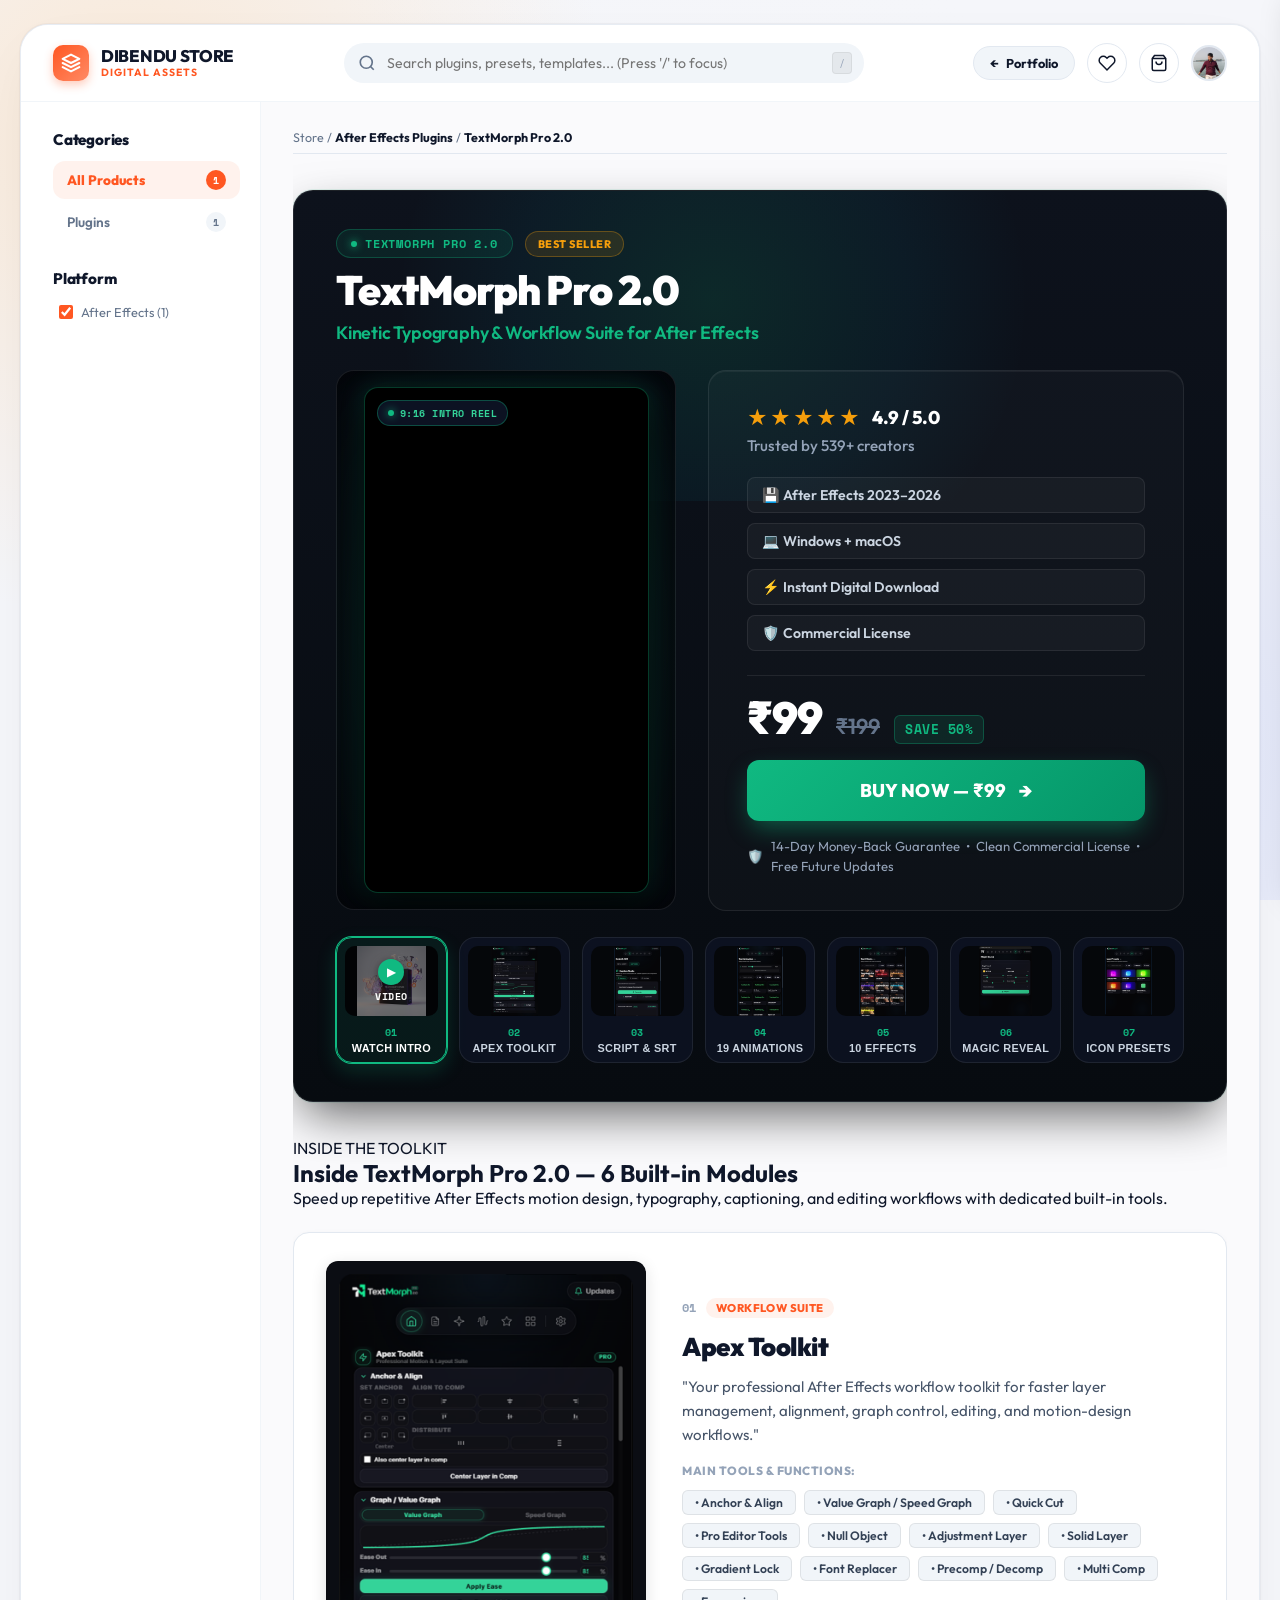
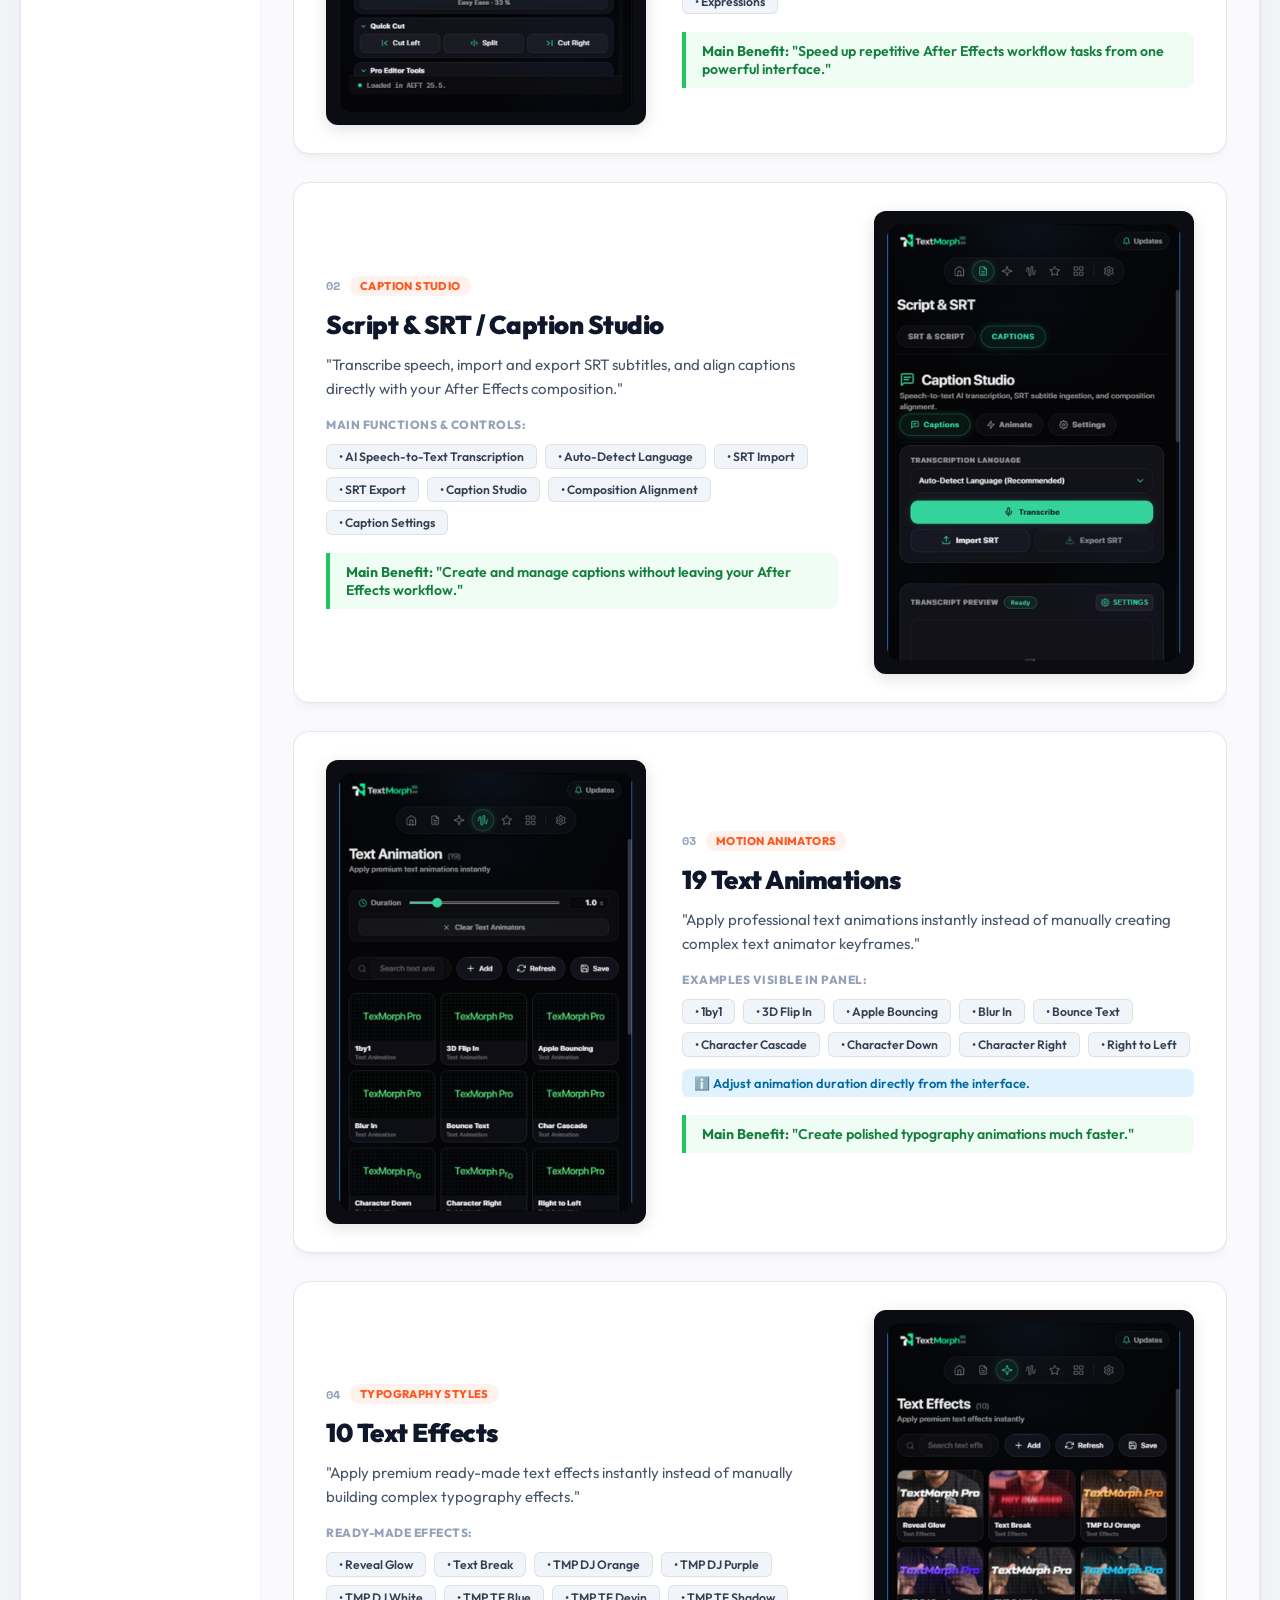
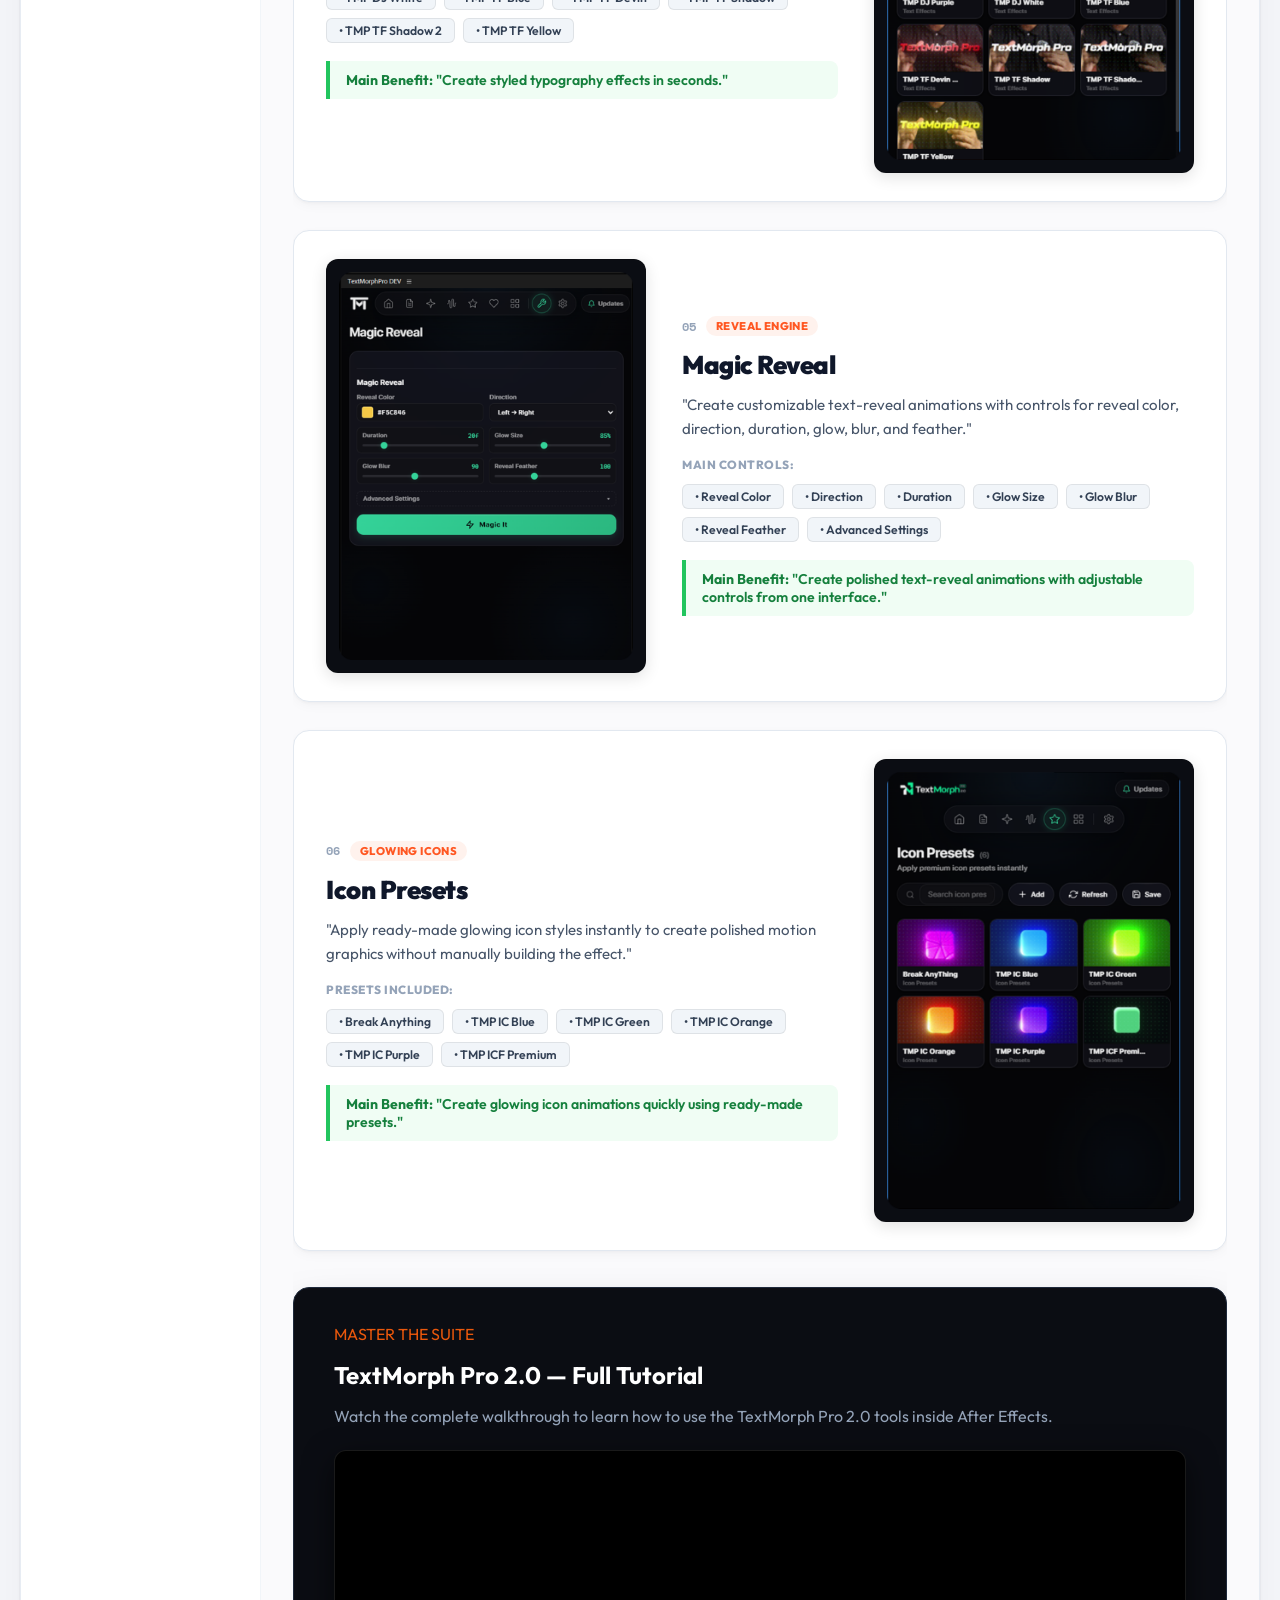
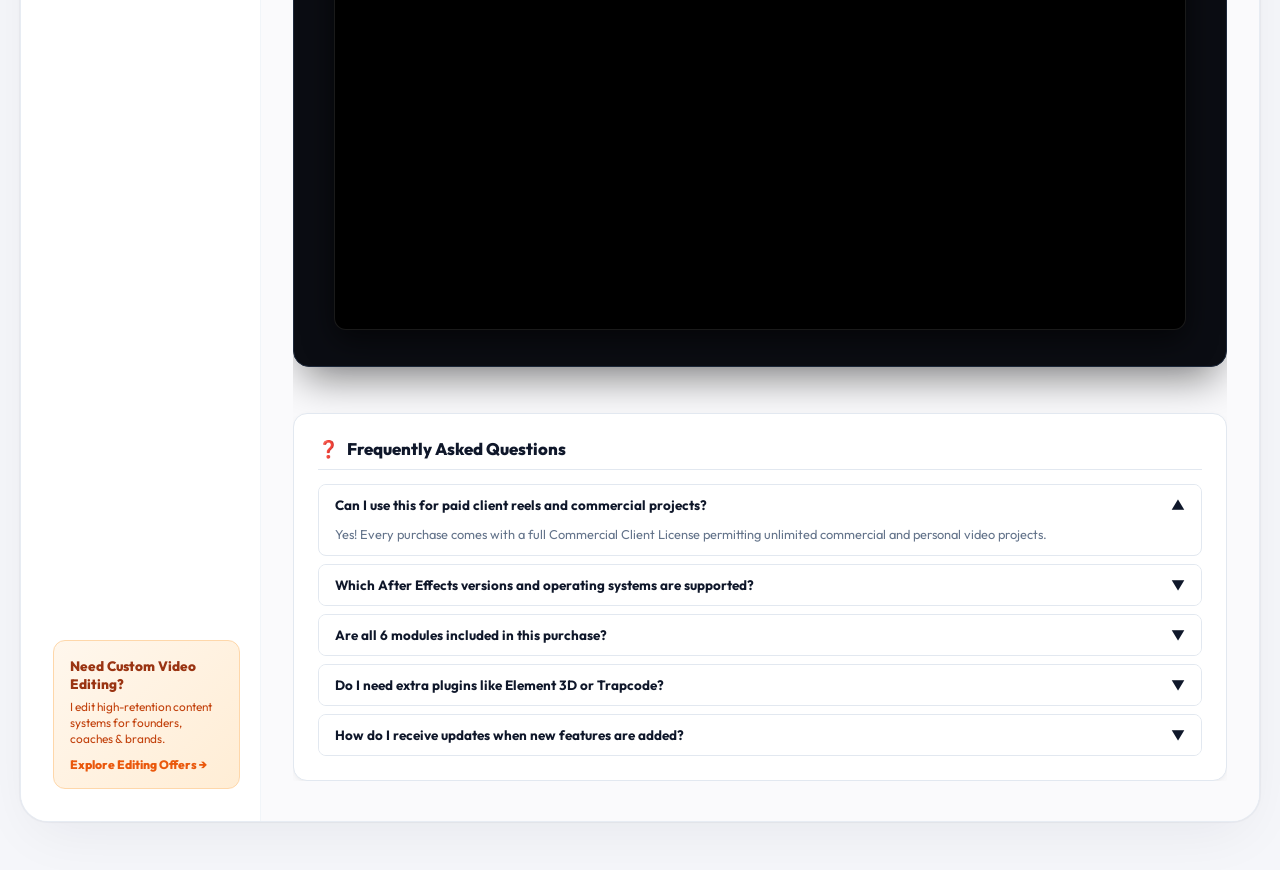
==== store/index.html @ 6165c785 "Fix responsive store and TextMorph Pro 2.0 layout" ====
<!DOCTYPE html>
<html lang="en">
<head>
    <meta charset="UTF-8">
    <meta name="viewport" content="width=device-width, initial-scale=1.0">
    <title>Dibendu Das — Digital Store | Tools for Creators Who Take Editing Seriously</title>
    <meta name="description" content="Premium plugins, presets, templates and creative assets built to make your video editing workflow faster. Designed by Dibendu Das.">
    <meta name="keywords" content="video editing plugins, After Effects presets, Premiere Pro templates, sound design, creator store, kinetic typography">
    <meta name="author" content="Dibendu Das">

    <!-- Fonts: Outfit (modern SaaS heading), Inter (clean UI), Space Mono (monospace details) -->
    <link rel="preconnect" href="https://fonts.googleapis.com">
    <link rel="preconnect" href="https://fonts.gstatic.com" crossorigin>
    <link href="https://fonts.googleapis.com/css2?family=Inter:wght@400;500;600;700;800&family=Outfit:wght@500;600;700;800;900&family=Space+Mono:wght@400;700&display=swap" rel="stylesheet">
    
    <link rel="stylesheet" href="/store/store.css?v=5">
</head>
<body class="store-body">

    <!-- Centered Modern SaaS Dashboard Shell -->
    <div class="store-shell">

        <!-- ==================== TOP NAVIGATION BAR ==================== -->
        <header class="store-topbar">
            <!-- Brand & Return Link -->
            <a href="/store" class="store-brand-link">
                <div class="store-logo-icon">
                    <svg width="20" height="20" viewBox="0 0 24 24" fill="none" stroke="#ffffff" stroke-width="2.5" stroke-linecap="round" stroke-linejoin="round">
                        <polygon points="12 2 2 7 12 12 22 7 12 2"></polygon>
                        <polyline points="2 17 12 22 22 17"></polyline>
                        <polyline points="2 12 12 17 22 12"></polyline>
                    </svg>
                </div>
                <div class="store-brand-text">
                    <span class="store-brand-title">DIBENDU STORE</span>
                    <span class="store-brand-sub">Digital Assets</span>
                </div>
            </a>

            <!-- Search Bar -->
            <div class="store-search-wrapper">
                <span class="search-icon-left">
                    <svg width="18" height="18" viewBox="0 0 24 24" fill="none" stroke="currentColor" stroke-width="2.2"><circle cx="11" cy="11" r="8"></circle><line x1="21" y1="21" x2="16.65" y2="16.65"></line></svg>
                </span>
                <input type="text" id="searchInput" class="search-input-field" placeholder="Search plugins, presets, templates... (Press '/' to focus)" autocomplete="off">
                <button type="button" class="search-clear-btn" id="searchClearBtn" title="Clear search">✕</button>
                <span class="search-kbd-shortcut">/</span>
            </div>

            <!-- Right Actions -->
            <div class="store-topbar-actions">
                <!-- Return to Portfolio Button -->
                <a href="/" class="btn-back-portfolio">
                    <span>←</span> Portfolio
                </a>

                <!-- Wishlist Toggle -->
                <button type="button" class="store-action-btn" id="wishlistToggleBtn" title="View Wishlist" aria-label="View wishlist">
                    <svg width="18" height="18" viewBox="0 0 24 24" fill="none" stroke="currentColor" stroke-width="2"><path d="M20.84 4.61a5.5 5.5 0 0 0-7.78 0L12 5.67l-1.06-1.06a5.5 5.5 0 0 0-7.78 7.78l1.06 1.06L12 21.23l7.78-7.78 1.06-1.06a5.5 5.5 0 0 0 0-7.78z"></path></svg>
                    <span class="action-badge" id="wishlistBadge" style="display:none;">0</span>
                </button>

                <!-- Cart Toggle -->
                <button type="button" class="store-action-btn" id="cartToggleBtn" title="View Cart" aria-label="View cart">
                    <svg width="18" height="18" viewBox="0 0 24 24" fill="none" stroke="currentColor" stroke-width="2"><path d="M6 2L3 6v14a2 2 0 0 0 2 2h14a2 2 0 0 0 2-2V6l-3-4z"></path><line x1="3" y1="6" x2="21" y2="6"></line><path d="M16 10a4 4 0 0 1-8 0"></path></svg>
                    <span class="action-badge" id="cartBadge" style="display:none;">0</span>
                </button>

                <!-- Avatar Profile -->
                <img src="../images/avatar.jpg" alt="Dibendu Das" class="creator-avatar" title="Dibendu Das">
            </div>
        </header>

        <!-- ==================== MAIN STORE WORKSPACE ==================== -->
        <div class="store-layout">

            <!-- LEFT SIDEBAR: CATEGORIES & FILTERS -->
            <aside class="store-sidebar">
                <div>
                    <h2 class="sidebar-title">Categories</h2>
                    <nav class="sidebar-categories-nav">
                        <button type="button" class="cat-item-btn active" data-cat="all">
                            <span>All Products</span>
                            <span class="cat-badge">1</span>
                        </button>
                        <button type="button" class="cat-item-btn" data-cat="plugins">
                            <span>Plugins</span>
                            <span class="cat-badge">1</span>
                        </button>
                    </nav>
                </div>

                <!-- Software Platform Filter -->
                <div>
                    <h2 class="sidebar-title">Platform</h2>
                    <div class="sidebar-platform-group">
                        <label class="platform-chip active">
                            <input type="checkbox" value="After Effects" checked>
                            <span>After Effects (1)</span>
                        </label>
                    </div>
                </div>

                <!-- Sidebar Custom Editing Offer Callout -->
                <div class="sidebar-service-box">
                    <span class="service-box-title">Need Custom Video Editing?</span>
                    <p class="service-box-desc">I edit high-retention content systems for founders, coaches &amp; brands.</p>
                    <a href="/#offers" class="service-box-link">Explore Editing Offers →</a>
                </div>
            </aside>

            <!-- RIGHT CONTENT AREA -->
            <main class="store-content">

                <!-- Mobile Horizontal Category Scroll -->
                <div class="mobile-categories-scroll">
                    <button type="button" class="mobile-cat-pill active" data-cat="all">All (1)</button>
                    <button type="button" class="mobile-cat-pill" data-cat="plugins">Plugins (1)</button>
                </div>

                <!-- DEDICATED PRODUCT DETAIL VIEW (Rendered dynamically) -->
                <section class="product-detail-view" id="productDetailView" style="display: flex;">
                    <!-- Populated dynamically via store.js -->
                </section>

            </main>
        </div>
    </div>

    <!-- ==================== CART SLIDE-OVER DRAWER ==================== -->
    <div class="cart-drawer-overlay" id="cartOverlay"></div>
    <aside class="cart-drawer" id="cartDrawer" aria-label="Shopping Cart">
        <div class="cart-drawer-header">
            <h2 class="cart-drawer-title">Shopping Cart</h2>
            <button type="button" class="modal-close-btn" id="closeCartBtn" aria-label="Close cart">✕</button>
        </div>
        <div class="cart-drawer-items" id="cartItemsList">
            <!-- Items rendered via store.js -->
        </div>
        <div class="cart-drawer-footer">
            <div class="cart-subtotal-row">
                <span>Subtotal:</span>
                <span id="cartSubtotal">$0</span>
            </div>
            <button type="button" class="btn-cart-checkout" id="btnCartCheckout">
                PROCEED TO CHECKOUT →
            </button>
        </div>
    </aside>

    <!-- ==================== CHECKOUT ARCHITECTURE MODAL ==================== -->
    <div class="checkout-modal-overlay" id="checkoutModal">
        <div class="checkout-modal-card" role="dialog" aria-modal="true" aria-labelledby="modalHeading">
            <div class="checkout-modal-header">
                <h3 class="modal-header-title" id="modalHeading">Digital Product Checkout</h3>
                <button type="button" class="modal-close-btn" id="closeCheckoutBtn" aria-label="Close checkout">✕</button>
            </div>
            <div class="checkout-modal-body">
                <div class="checkout-summary-box">
                    <div>
                        <strong id="checkoutItemTitle">Product Name</strong>
                        <div style="font-size: 0.76rem; color: var(--store-text-muted);">Commercial License • Instant Digital Access</div>
                    </div>
                    <span style="font-size: 1.3rem; font-weight: 900; color: var(--store-text-main);" id="checkoutItemPrice">$49</span>
                </div>

                <div class="checkout-notice-box">
                    <strong>Payment Architecture Notice:</strong><br>
                    This digital store is architected for instant integration with Stripe Checkout, Lemon Squeezy, Gumroad, or Razorpay. No live payment credentials are hardcoded in frontend code.
                </div>

                <div class="gateway-selector">
                    <label class="gateway-option selected">
                        <span>💳 Credit Card / Apple Pay (Stripe Gateway Ready)</span>
                        <input type="radio" name="gateway" checked>
                    </label>
                    <label class="gateway-option">
                        <span>🍋 Lemon Squeezy / PayPal Checkout</span>
                        <input type="radio" name="gateway">
                    </label>
                </div>

                <button type="button" class="btn-confirm-checkout" id="checkoutConfirmBtn">
                    COMPLETE ORDER &amp; GET DOWNLOAD KEY →
                </button>
            </div>
        </div>
    </div>

    <!-- Script -->
    <script src="/store/store.js?v=5"></script>
</body>
</html>
---- store/store.css ----
/* ==========================================================================
   DIBENDU DAS — DIGITAL PRODUCT STORE
   Design System: Modern SaaS / Apple-Inspired Digital Marketplace
   ========================================================================== */

/* ---------- CSS RESET & VARIABLES ---------- */
*, *::before, *::after {
    margin: 0;
    padding: 0;
    box-sizing: border-box;
}

:root {
    /* Brand & Accent Colors */
    --store-primary: #ff5722;
    --store-primary-hover: #f44336;
    --store-primary-soft: rgba(255, 87, 34, 0.08);
    --store-indigo: #4f46e5;
    --store-indigo-soft: rgba(79, 70, 229, 0.08);
    --store-emerald: #10b981;
    --store-amber: #f59e0b;

    /* Backgrounds & Canvas */
    --store-bg-page: #f5f6fa;
    --store-bg-card: #ffffff;
    --store-bg-subtle: #f8fafc;
    --store-bg-input: #f1f5f9;
    --store-border: #e2e8f0;
    --store-border-subtle: #f1f5f9;

    /* Text & Ink */
    --store-text-main: #0f172a;
    --store-text-muted: #64748b;
    --store-text-subtle: #94a3b8;

    /* Typography */
    --store-font: 'Outfit', 'Inter', -apple-system, BlinkMacSystemFont, "Segoe UI", Roboto, sans-serif;
    --store-font-mono: 'Space Mono', monospace;

    /* Shadows & Radii */
    --store-radius-lg: 28px;
    --store-radius-md: 20px;
    --store-radius-sm: 12px;
    --store-radius-pill: 999px;
    --store-shadow-shell: 0 20px 60px -15px rgba(15, 23, 42, 0.07), 0 0 1px 1px rgba(15, 23, 42, 0.04);
    --store-shadow-card: 0 4px 14px -3px rgba(15, 23, 42, 0.05), 0 1px 3px rgba(15, 23, 42, 0.03);
    --store-shadow-hover: 0 16px 32px -8px rgba(15, 23, 42, 0.12), 0 4px 8px -2px rgba(15, 23, 42, 0.04);
}

html {
    scroll-behavior: smooth;
    font-size: 16px;
    -webkit-font-smoothing: antialiased;
    -moz-osx-font-smoothing: grayscale;
    overflow-x: hidden;
}

body.store-body {
    overflow-x: hidden;
    max-width: 100vw;
    background-color: var(--store-bg-page);
    background-image: 
        radial-gradient(circle at 10% 15%, rgba(254, 215, 170, 0.45), transparent 35%),
        radial-gradient(circle at 90% 85%, rgba(199, 210, 254, 0.4), transparent 40%),
        radial-gradient(circle at 50% 50%, rgba(243, 244, 246, 0.6), transparent 70%);
    background-attachment: fixed;
    min-height: 100vh;
    padding: 24px 20px 48px;
    display: flex;
    justify-content: center;
    font-family: var(--store-font);
    color: var(--store-text-main);
}

/* ---------- 1. MAIN APPLICATION SHELL (ROUNDED DASHBOARD CANVAS) ---------- */
.store-shell {
    width: 100%;
    max-width: 1320px;
    background: var(--store-bg-card);
    border-radius: var(--store-radius-lg);
    box-shadow: var(--store-shadow-shell);
    border: 1px solid rgba(226, 232, 240, 0.8);
    overflow: hidden;
    display: flex;
    flex-direction: column;
    min-height: calc(100vh - 48px);
}

/* ---------- 2. STORE TOPBAR & NAVIGATION ---------- */
.store-topbar {
    display: flex;
    align-items: center;
    justify-content: space-between;
    gap: 20px;
    padding: 18px 32px;
    border-bottom: 1px solid var(--store-border-subtle);
    background: rgba(255, 255, 255, 0.95);
    backdrop-filter: blur(10px);
    position: sticky;
    top: 0;
    z-index: 50;
}

/* Logo & Brand */
.store-brand-link {
    display: flex;
    align-items: center;
    gap: 12px;
    text-decoration: none;
    color: var(--store-text-main);
    flex-shrink: 0;
}

.store-logo-icon {
    width: 36px;
    height: 36px;
    background: linear-gradient(135deg, #ff5722 0%, #ff8a65 100%);
    border-radius: 10px;
    display: flex;
    align-items: center;
    justify-content: center;
    box-shadow: 0 4px 10px rgba(255, 87, 34, 0.3);
}

.store-brand-text {
    display: flex;
    flex-direction: column;
}

.store-brand-title {
    font-size: 1.05rem;
    font-weight: 800;
    letter-spacing: -0.3px;
    line-height: 1.1;
}

.store-brand-sub {
    font-size: 0.65rem;
    font-weight: 700;
    color: var(--store-primary);
    letter-spacing: 1px;
    text-transform: uppercase;
}

/* Search Input */
.store-search-wrapper {
    flex: 1;
    max-width: 520px;
    position: relative;
    display: flex;
    align-items: center;
}

.search-input-field {
    width: 100%;
    background: var(--store-bg-input);
    border: 1px solid transparent;
    border-radius: var(--store-radius-pill);
    padding: 10px 42px 10px 42px;
    font-size: 0.88rem;
    font-family: var(--store-font);
    color: var(--store-text-main);
    outline: none;
    transition: all 0.2s ease;
}

.search-input-field:focus {
    background: #ffffff;
    border-color: var(--store-primary);
    box-shadow: 0 0 0 3px var(--store-primary-soft);
}

.search-icon-left {
    position: absolute;
    left: 14px;
    color: var(--store-text-muted);
    pointer-events: none;
    display: flex;
    align-items: center;
}

.search-kbd-shortcut {
    position: absolute;
    right: 12px;
    font-size: 0.65rem;
    font-family: var(--store-font-mono);
    color: var(--store-text-subtle);
    background: rgba(0, 0, 0, 0.05);
    padding: 2px 6px;
    border-radius: 4px;
    border: 1px solid rgba(0,0,0,0.06);
    pointer-events: none;
}

.search-clear-btn {
    position: absolute;
    right: 38px;
    background: none;
    border: none;
    font-size: 1rem;
    color: var(--store-text-subtle);
    cursor: pointer;
    display: none;
}

/* Topbar Actions */
.store-topbar-actions {
    display: flex;
    align-items: center;
    gap: 12px;
    flex-shrink: 0;
}

.store-action-btn {
    width: 40px;
    height: 40px;
    border-radius: var(--store-radius-pill);
    border: 1px solid var(--store-border);
    background: #ffffff;
    color: var(--store-text-main);
    display: flex;
    align-items: center;
    justify-content: center;
    cursor: pointer;
    position: relative;
    transition: all 0.2s ease;
}

.store-action-btn:hover {
    background: var(--store-bg-input);
    border-color: #cbd5e1;
    transform: translateY(-1px);
}

.action-badge {
    position: absolute;
    top: -3px;
    right: -3px;
    background: var(--store-primary);
    color: #ffffff;
    font-size: 0.65rem;
    font-weight: 800;
    width: 18px;
    height: 18px;
    border-radius: 50%;
    display: flex;
    align-items: center;
    justify-content: center;
    border: 2px solid #ffffff;
}

.btn-back-portfolio {
    display: inline-flex;
    align-items: center;
    gap: 8px;
    padding: 8px 16px;
    background: var(--store-bg-input);
    color: var(--store-text-main);
    border-radius: var(--store-radius-pill);
    text-decoration: none;
    font-size: 0.8rem;
    font-weight: 700;
    border: 1px solid var(--store-border);
    transition: all 0.2s ease;
}

.btn-back-portfolio:hover {
    background: #e2e8f0;
    color: #000000;
    transform: translateY(-1px);
}

.creator-avatar {
    width: 36px;
    height: 36px;
    border-radius: 50%;
    object-fit: cover;
    border: 2px solid var(--store-border);
}

/* Mobile search trigger */
.mobile-filter-toggle {
    display: none;
    background: var(--store-bg-input);
    border: 1px solid var(--store-border);
    border-radius: 8px;
    padding: 6px 12px;
    font-size: 0.8rem;
    font-weight: 700;
    cursor: pointer;
}

/* ---------- 3. MAIN STORE LAYOUT (SIDEBAR + CONTENT) ---------- */
.store-layout {
    display: grid;
    grid-template-columns: 240px 1fr;
    flex: 1;
}

/* ---------- 4. LEFT SIDEBAR: CATEGORIES & FILTERS ---------- */
.store-sidebar {
    padding: 28px 20px 32px 32px;
    border-right: 1px solid var(--store-border-subtle);
    background: #ffffff;
    display: flex;
    flex-direction: column;
    gap: 28px;
}

.sidebar-title {
    font-size: 0.95rem;
    font-weight: 800;
    letter-spacing: -0.2px;
    color: var(--store-text-main);
    margin-bottom: 12px;
}

.sidebar-categories-nav {
    display: flex;
    flex-direction: column;
    gap: 4px;
}

.cat-item-btn {
    display: flex;
    align-items: center;
    justify-content: space-between;
    width: 100%;
    padding: 9px 14px;
    border-radius: var(--store-radius-sm);
    border: none;
    background: transparent;
    color: var(--store-text-muted);
    font-size: 0.85rem;
    font-weight: 600;
    font-family: var(--store-font);
    cursor: pointer;
    text-align: left;
    transition: all 0.18s ease;
}

.cat-item-btn:hover {
    background: var(--store-bg-input);
    color: var(--store-text-main);
}

.cat-item-btn.active {
    background: var(--store-primary-soft);
    color: var(--store-primary);
    font-weight: 800;
}

.cat-item-btn.active .cat-badge {
    background: var(--store-primary);
    color: #ffffff;
}

.cat-badge {
    font-size: 0.65rem;
    font-family: var(--store-font-mono);
    font-weight: 700;
    background: var(--store-bg-input);
    color: var(--store-text-muted);
    padding: 2px 7px;
    border-radius: 999px;
    transition: all 0.18s ease;
}

/* Software Platform Filter Chips */
.sidebar-platform-group {
    display: flex;
    flex-direction: column;
    gap: 6px;
}

.platform-chip {
    display: flex;
    align-items: center;
    gap: 8px;
    font-size: 0.8rem;
    color: var(--store-text-muted);
    cursor: pointer;
    padding: 4px 6px;
    border-radius: 6px;
    transition: background 0.15s ease;
}

.platform-chip:hover {
    background: var(--store-bg-input);
    color: var(--store-text-main);
}

.platform-chip input[type="checkbox"] {
    accent-color: var(--store-primary);
    width: 14px;
    height: 14px;
    border-radius: 3px;
    cursor: pointer;
}

/* Sidebar Client Callout Box */
.sidebar-service-box {
    margin-top: auto;
    background: linear-gradient(135deg, #fff7ed 0%, #ffedd5 100%);
    border: 1px solid #fed7aa;
    border-radius: var(--store-radius-sm);
    padding: 16px;
    display: flex;
    flex-direction: column;
    gap: 6px;
}

.service-box-title {
    font-size: 0.85rem;
    font-weight: 800;
    color: #9a3412;
}

.service-box-desc {
    font-size: 0.74rem;
    color: #c2410c;
    line-height: 1.35;
}

.service-box-link {
    font-size: 0.76rem;
    font-weight: 800;
    color: #ea580c;
    text-decoration: none;
    margin-top: 4px;
}

.service-box-link:hover {
    text-decoration: underline;
}

/* ---------- 5. MAIN CONTENT AREA ---------- */
.store-content {
    padding: 28px 32px 40px;
    background: #fafafc;
    display: flex;
    flex-direction: column;
    gap: 32px;
    overflow-wrap: break-word;
    word-wrap: break-word;
    min-width: 0;
}

/* ---------- 6. FEATURED HERO BANNER (INSPIRED BY REFERENCE BIG SALE CARD) ---------- */
.store-hero-banner {
    display: grid;
    grid-template-columns: 1fr 340px;
    background: linear-gradient(135deg, #fff8f0 0%, #fff1e6 50%, #eff6ff 100%);
    border: 1px solid #fed7aa;
    border-radius: var(--store-radius-md);
    padding: 32px 36px;
    gap: 24px;
    align-items: center;
    position: relative;
    overflow: hidden;
    box-shadow: 0 10px 25px -5px rgba(255, 87, 34, 0.08);
}

.hero-left-content {
    display: flex;
    flex-direction: column;
    align-items: flex-start;
    gap: 12px;
    z-index: 2;
}

.hero-featured-pill {
    display: inline-flex;
    align-items: center;
    gap: 6px;
    background: #ffffff;
    color: var(--store-primary);
    border: 1px solid #ffedd5;
    padding: 4px 12px;
    border-radius: var(--store-radius-pill);
    font-size: 0.72rem;
    font-weight: 800;
    letter-spacing: 0.8px;
    box-shadow: 0 2px 6px rgba(255, 87, 34, 0.1);
}

.hero-title {
    font-size: clamp(1.8rem, 3.2vw, 2.5rem);
    font-weight: 900;
    letter-spacing: -1px;
    line-height: 1.1;
    color: var(--store-text-main);
}

.hero-tagline {
    font-size: 1.15rem;
    font-weight: 700;
    color: #ea580c;
}

.hero-desc {
    font-size: 0.9rem;
    color: var(--store-text-muted);
    line-height: 1.45;
    max-width: 480px;
}

.hero-benefits-row {
    display: flex;
    flex-wrap: wrap;
    gap: 10px;
    margin: 4px 0 8px;
}

.hero-benefit-tag {
    font-size: 0.74rem;
    font-weight: 700;
    color: #475569;
    background: rgba(255, 255, 255, 0.8);
    padding: 3px 10px;
    border-radius: 6px;
    border: 1px solid rgba(0,0,0,0.06);
}

.hero-actions-row {
    display: flex;
    align-items: center;
    gap: 14px;
    flex-wrap: wrap;
}

.btn-hero-primary {
    display: inline-flex;
    align-items: center;
    gap: 8px;
    background: var(--store-primary);
    color: #ffffff;
    padding: 12px 24px;
    border-radius: var(--store-radius-pill);
    font-size: 0.88rem;
    font-weight: 800;
    text-decoration: none;
    border: none;
    cursor: pointer;
    box-shadow: 0 6px 18px rgba(255, 87, 34, 0.35);
    transition: all 0.2s ease;
}

.btn-hero-primary:hover {
    background: var(--store-primary-hover);
    transform: translateY(-2px);
    box-shadow: 0 8px 24px rgba(255, 87, 34, 0.45);
}

.btn-hero-secondary {
    display: inline-flex;
    align-items: center;
    background: #ffffff;
    color: var(--store-text-main);
    padding: 12px 20px;
    border-radius: var(--store-radius-pill);
    font-size: 0.88rem;
    font-weight: 700;
    text-decoration: none;
    border: 1px solid var(--store-border);
    cursor: pointer;
    transition: all 0.2s ease;
}

.btn-hero-secondary:hover {
    background: var(--store-bg-input);
    transform: translateY(-2px);
}

.hero-price-wrap {
    display: flex;
    align-items: baseline;
    gap: 6px;
    font-family: var(--store-font);
}

.hero-price-now {
    font-size: 1.7rem;
    font-weight: 900;
    color: var(--store-text-main);
}

.hero-price-was {
    font-size: 1rem;
    color: var(--store-text-subtle);
    text-decoration: line-through;
}

/* Hero Right Visual */
.hero-visual-frame {
    display: flex;
    align-items: center;
    justify-content: center;
    position: relative;
    z-index: 1;
}

.hero-product-img {
    width: 100%;
    max-width: 290px;
    height: auto;
    object-fit: contain;
    border-radius: var(--store-radius-md);
    box-shadow: 0 16px 36px -8px rgba(0, 0, 0, 0.18);
    transition: transform 0.3s cubic-bezier(0.16, 1, 0.3, 1);
}

.hero-product-img:hover {
    transform: scale(1.04) rotate(-1deg);
}

/* Floating Badges on Hero Visual */
.hero-floating-badge {
    position: absolute;
    bottom: -8px;
    left: -10px;
    background: #ffffff;
    border-radius: var(--store-radius-sm);
    padding: 6px 12px;
    box-shadow: 0 8px 20px rgba(0,0,0,0.1);
    border: 1px solid var(--store-border-subtle);
    display: flex;
    align-items: center;
    gap: 6px;
    font-size: 0.74rem;
    font-weight: 800;
    color: var(--store-emerald);
}

/* ---------- 7. SIDE PROMO CARDS (2 COMPACT BANNERS) ---------- */
.store-promos-grid {
    display: grid;
    grid-template-columns: repeat(2, 1fr);
    gap: 16px;
}

.promo-card {
    padding: 18px 22px;
    border-radius: var(--store-radius-sm);
    display: flex;
    align-items: center;
    justify-content: space-between;
    gap: 14px;
    position: relative;
    overflow: hidden;
    text-decoration: none;
    transition: transform 0.2s ease, box-shadow 0.2s ease;
}

.promo-card:hover {
    transform: translateY(-2px);
    box-shadow: var(--store-shadow-card);
}

.promo-card-warm {
    background: linear-gradient(135deg, #fff1eb 0%, #ace0f9 180%);
    border: 1px solid #ffd8cc;
}

.promo-card-cool {
    background: linear-gradient(135deg, #e0f2fe 0%, #fef3c7 180%);
    border: 1px solid #bae6fd;
}

.promo-info-col {
    display: flex;
    flex-direction: column;
    gap: 4px;
}

.promo-heading {
    font-size: 1rem;
    font-weight: 800;
    color: var(--store-text-main);
    line-height: 1.2;
}

.promo-sub {
    font-size: 0.78rem;
    color: var(--store-text-muted);
}

.promo-cta-link {
    font-size: 0.78rem;
    font-weight: 800;
    color: var(--store-primary);
    margin-top: 4px;
}

.promo-thumbnail {
    width: 68px;
    height: 68px;
    border-radius: 10px;
    object-fit: cover;
    box-shadow: 0 4px 10px rgba(0,0,0,0.1);
}

/* ---------- 8. PRODUCT CATALOG SECTION (FILTER & GRID) ---------- */
.store-catalog-section {
    display: flex;
    flex-direction: column;
    gap: 20px;
}

.catalog-header-bar {
    display: flex;
    align-items: center;
    justify-content: space-between;
    gap: 16px;
    flex-wrap: wrap;
}

.catalog-title-wrap {
    display: flex;
    align-items: baseline;
    gap: 10px;
}

.catalog-title {
    font-size: 1.35rem;
    font-weight: 900;
    letter-spacing: -0.5px;
    color: var(--store-text-main);
}

.catalog-count-badge {
    font-size: 0.74rem;
    font-weight: 700;
    color: var(--store-text-muted);
    background: var(--store-bg-input);
    padding: 3px 9px;
    border-radius: var(--store-radius-pill);
}

.catalog-controls {
    display: flex;
    align-items: center;
    gap: 10px;
}

.sort-select {
    padding: 8px 12px;
    border-radius: 8px;
    border: 1px solid var(--store-border);
    background: #ffffff;
    font-size: 0.8rem;
    font-family: var(--store-font);
    font-weight: 600;
    color: var(--store-text-main);
    outline: none;
    cursor: pointer;
}

/* Mobile Category Pills Bar */
.mobile-categories-scroll {
    display: none;
    overflow-x: auto;
    padding-bottom: 6px;
    gap: 8px;
    scrollbar-width: none;
}
.mobile-categories-scroll::-webkit-scrollbar { display: none; }

.mobile-cat-pill {
    padding: 6px 14px;
    border-radius: var(--store-radius-pill);
    background: var(--store-bg-input);
    color: var(--store-text-main);
    border: 1px solid var(--store-border);
    font-size: 0.78rem;
    font-weight: 700;
    white-space: nowrap;
    cursor: pointer;
}

.mobile-cat-pill.active {
    background: var(--store-primary);
    color: #ffffff;
    border-color: var(--store-primary);
}

/* ---------- 9. PRODUCT CARDS GRID (SaaS / MODERN CARDS) ---------- */
.products-grid {
    display: grid;
    grid-template-columns: repeat(auto-fill, minmax(260px, 1fr));
    gap: 22px;
}

.product-card {
    background: #ffffff;
    border: 1px solid rgba(226, 232, 240, 0.9);
    border-radius: var(--store-radius-md);
    overflow: hidden;
    display: flex;
    flex-direction: column;
    box-shadow: var(--store-shadow-card);
    transition: transform 0.22s cubic-bezier(0.16, 1, 0.3, 1), box-shadow 0.22s cubic-bezier(0.16, 1, 0.3, 1);
    position: relative;
    cursor: pointer;
}

.product-card:hover {
    transform: translateY(-5px);
    box-shadow: var(--store-shadow-hover);
    border-color: #cbd5e1;
}

.card-image-box {
    position: relative;
    width: 100%;
    aspect-ratio: 1 / 1;
    background: #f8fafc;
    overflow: hidden;
    display: flex;
    align-items: center;
    justify-content: center;
}

.product-card-img {
    width: 100%;
    height: 100%;
    object-fit: cover;
    transition: transform 0.3s cubic-bezier(0.16, 1, 0.3, 1);
}

.product-card[data-slug="textmorph-pro"] .card-image-box {
    background: #0b0d13;
}

.product-card[data-slug="textmorph-pro"] .product-card-img {
    object-fit: cover;
    width: 100%;
    height: 100%;
}

.product-card:hover .product-card-img {
    transform: scale(1.06);
}

/* Product Card Badges */
.card-badge {
    position: absolute;
    top: 12px;
    left: 12px;
    font-size: 0.65rem;
    font-weight: 800;
    letter-spacing: 0.5px;
    padding: 3px 8px;
    border-radius: 6px;
    z-index: 2;
    text-transform: uppercase;
}

.badge-bestseller {
    background: #ffedd5;
    color: #c2410c;
    border: 1px solid #fed7aa;
}

.badge-new {
    background: #dbeafe;
    color: #1d4ed8;
    border: 1px solid #bfdbfe;
}

.badge-popular {
    background: #fef3c7;
    color: #b45309;
    border: 1px solid #fde68a;
}

.badge-free {
    background: #dcfce7;
    color: #15803d;
    border: 1px solid #bbf7d0;
}

.badge-hot {
    background: #fee2e2;
    color: #b91c1c;
    border: 1px solid #fecaca;
}

.btn-card-wishlist {
    position: absolute;
    top: 12px;
    right: 12px;
    width: 32px;
    height: 32px;
    background: rgba(255, 255, 255, 0.9);
    backdrop-filter: blur(4px);
    border: 1px solid rgba(0, 0, 0, 0.08);
    border-radius: 50%;
    display: flex;
    align-items: center;
    justify-content: center;
    color: var(--store-text-muted);
    cursor: pointer;
    z-index: 3;
    transition: all 0.15s ease;
}

.btn-card-wishlist:hover {
    background: #ffffff;
    color: #ef4444;
    transform: scale(1.1);
}

.btn-card-wishlist.active {
    color: #ef4444;
    fill: #ef4444;
}

/* Card Content Area */
.card-content-box {
    padding: 18px 18px 16px;
    display: flex;
    flex-direction: column;
    gap: 8px;
    flex: 1;
}

.card-category-row {
    display: flex;
    align-items: center;
    justify-content: space-between;
    font-size: 0.72rem;
    color: var(--store-text-muted);
    font-weight: 600;
}

.card-software-tag {
    font-family: var(--store-font-mono);
    font-size: 0.65rem;
    color: #475569;
    background: var(--store-bg-input);
    padding: 1px 5px;
    border-radius: 4px;
}

.card-title {
    font-size: 1.05rem;
    font-weight: 800;
    line-height: 1.25;
    color: var(--store-text-main);
    letter-spacing: -0.2px;
}

.card-short-desc {
    font-size: 0.78rem;
    color: var(--store-text-muted);
    line-height: 1.35;
    display: -webkit-box;
    -webkit-line-clamp: 2;
    -webkit-box-orient: vertical;
    overflow: hidden;
}

.card-rating-row {
    display: flex;
    align-items: center;
    gap: 5px;
    font-size: 0.75rem;
    color: var(--store-amber);
    font-weight: 700;
    margin-top: auto;
    padding-top: 4px;
}

.rating-count {
    color: var(--store-text-subtle);
    font-weight: 500;
}

/* Card Footer: Price & CTA */
.card-footer-row {
    display: flex;
    align-items: center;
    justify-content: space-between;
    gap: 8px;
    margin-top: 8px;
    padding-top: 10px;
    border-top: 1px solid var(--store-border-subtle);
}

.card-price-group {
    display: flex;
    align-items: baseline;
    gap: 6px;
}

.price-current {
    font-size: 1.25rem;
    font-weight: 900;
    color: var(--store-text-main);
}

.price-was {
    font-size: 0.8rem;
    color: var(--store-text-subtle);
    text-decoration: line-through;
}

.price-free {
    font-size: 1.15rem;
    font-weight: 900;
    color: var(--store-emerald);
}

.btn-card-action {
    display: inline-flex;
    align-items: center;
    gap: 4px;
    background: var(--store-bg-input);
    color: var(--store-text-main);
    border: 1px solid var(--store-border);
    padding: 7px 12px;
    border-radius: var(--store-radius-pill);
    font-size: 0.76rem;
    font-weight: 700;
    cursor: pointer;
    transition: all 0.18s ease;
}

.product-card:hover .btn-card-action {
    background: var(--store-primary);
    color: #ffffff;
    border-color: var(--store-primary);
}

/* Empty State */
.store-empty-state {
    grid-column: 1 / -1;
    text-align: center;
    padding: 60px 20px;
    background: #ffffff;
    border-radius: var(--store-radius-md);
    border: 1px dashed var(--store-border);
    display: flex;
    flex-direction: column;
    align-items: center;
    gap: 12px;
}

.empty-icon {
    font-size: 2.5rem;
}

.empty-title {
    font-size: 1.2rem;
    font-weight: 800;
}

.empty-desc {
    font-size: 0.88rem;
    color: var(--store-text-muted);
    max-width: 400px;
}

.btn-reset-filters {
    background: var(--store-primary);
    color: #ffffff;
    border: none;
    padding: 8px 18px;
    border-radius: var(--store-radius-pill);
    font-size: 0.8rem;
    font-weight: 700;
    cursor: pointer;
}

/* ---------- 10. DEDICATED PRODUCT DETAIL VIEW ---------- */
.product-detail-view {
    display: none;
    flex-direction: column;
    gap: 28px;
    animation: fadeInView 0.25s cubic-bezier(0.16, 1, 0.3, 1);
}

@keyframes fadeInView {
    from { opacity: 0; transform: translateY(8px); }
    to { opacity: 1; transform: translateY(0); }
}

.detail-nav-bar {
    display: flex;
    align-items: center;
    justify-content: space-between;
    gap: 12px;
    flex-wrap: wrap;
    padding-bottom: 12px;
    border-bottom: 1px solid var(--store-border-subtle);
}

.btn-detail-back {
    display: inline-flex;
    align-items: center;
    gap: 6px;
    background: var(--store-bg-input);
    color: var(--store-text-main);
    border: 1px solid var(--store-border);
    border-radius: var(--store-radius-pill);
    padding: 8px 16px;
    font-size: 0.8rem;
    font-weight: 700;
    cursor: pointer;
    transition: all 0.15s ease;
}

.btn-detail-back:hover {
    background: #e2e8f0;
}

.detail-breadcrumbs {
    font-size: 0.78rem;
    color: var(--store-text-muted);
}

.detail-breadcrumbs span {
    color: var(--store-text-main);
    font-weight: 700;
}

/* Product Detail Grid Layout */
.detail-main-grid {
    display: grid;
    grid-template-columns: 460px 1fr;
    gap: 40px;
    align-items: start;
}

/* Left Image Box */
.detail-gallery-box {
    display: flex;
    flex-direction: column;
    gap: 16px;
    position: sticky;
    top: 90px;
}

.detail-main-img-wrap {
    width: 100%;
    min-height: 460px;
    max-height: 560px;
    background: #0b0d13;
    border-radius: var(--store-radius-md);
    overflow: hidden;
    border: 1px solid var(--store-border);
    box-shadow: var(--store-shadow-card);
    display: flex;
    align-items: center;
    justify-content: center;
    padding: 12px;
}

.detail-main-img {
    width: 100%;
    height: 100%;
    max-height: 530px;
    object-fit: contain;
    border-radius: 8px;
    display: block;
    transition: opacity 0.2s ease;
}

/* Gallery Thumbnails */
.detail-thumbnails-row {
    display: grid;
    grid-template-columns: repeat(6, 1fr);
    gap: 8px;
    margin-top: -4px;
}

.detail-thumb-btn {
    position: relative;
    background: #0d0f14;
    border: 2px solid var(--store-border);
    border-radius: 8px;
    padding: 4px;
    cursor: pointer;
    overflow: hidden;
    transition: all 0.2s ease;
    display: flex;
    flex-direction: column;
    align-items: center;
}

.detail-thumb-btn:hover {
    border-color: var(--store-primary);
    transform: translateY(-2px);
}

.detail-thumb-btn.active {
    border-color: var(--store-primary);
    box-shadow: 0 0 0 2px var(--store-primary-soft);
}

.detail-thumb-img {
    width: 100%;
    aspect-ratio: 3 / 4;
    object-fit: contain;
    border-radius: 4px;
    display: block;
}

.detail-thumb-label {
    font-size: 0.62rem;
    font-weight: 700;
    color: var(--store-text-muted);
    margin-top: 4px;
    white-space: nowrap;
    overflow: hidden;
    text-overflow: ellipsis;
    width: 100%;
    text-align: center;
}

.detail-thumb-btn.active .detail-thumb-label {
    color: var(--store-primary);
    font-weight: 800;
}

.detail-compatibility-badges {
    display: flex;
    flex-wrap: wrap;
    gap: 8px;
}

.compat-badge {
    background: var(--store-bg-input);
    color: #334155;
    font-family: var(--store-font-mono);
    font-size: 0.7rem;
    font-weight: 700;
    padding: 4px 10px;
    border-radius: 6px;
    border: 1px solid var(--store-border);
}

/* Right Information Column */
.detail-info-col {
    display: flex;
    flex-direction: column;
    gap: 20px;
}

.detail-badge-row {
    display: flex;
    align-items: center;
    gap: 10px;
}

.detail-category-pill {
    background: var(--store-primary-soft);
    color: var(--store-primary);
    font-size: 0.72rem;
    font-weight: 800;
    padding: 3px 10px;
    border-radius: var(--store-radius-pill);
    text-transform: uppercase;
}

.detail-title {
    font-size: clamp(1.6rem, 2.8vw, 2.2rem);
    font-weight: 900;
    letter-spacing: -0.8px;
    line-height: 1.15;
    color: var(--store-text-main);
}

.detail-rating-row {
    display: flex;
    align-items: center;
    gap: 8px;
    font-size: 0.82rem;
    color: var(--store-amber);
    font-weight: 700;
}

.detail-pricing-box {
    background: linear-gradient(135deg, #f8fafc 0%, #f1f5f9 100%);
    border: 1px solid var(--store-border);
    border-radius: var(--store-radius-sm);
    padding: 18px 22px;
    display: flex;
    align-items: center;
    justify-content: space-between;
    gap: 16px;
}

.detail-price-main {
    font-size: 2rem;
    font-weight: 900;
    color: var(--store-text-main);
}

.detail-cta-row {
    display: flex;
    gap: 12px;
    flex-wrap: wrap;
}

.btn-detail-buy {
    flex: 1;
    min-width: 200px;
    background: var(--store-primary);
    color: #ffffff;
    border: none;
    padding: 14px 28px;
    border-radius: var(--store-radius-pill);
    font-size: 0.95rem;
    font-weight: 800;
    cursor: pointer;
    box-shadow: 0 6px 18px rgba(255, 87, 34, 0.35);
    transition: all 0.2s ease;
    text-align: center;
}

.btn-detail-buy:hover {
    background: var(--store-primary-hover);
    transform: translateY(-2px);
    box-shadow: 0 8px 24px rgba(255, 87, 34, 0.45);
}

.btn-detail-add-cart {
    background: #ffffff;
    color: var(--store-text-main);
    border: 1px solid var(--store-border);
    padding: 14px 20px;
    border-radius: var(--store-radius-pill);
    font-size: 0.88rem;
    font-weight: 700;
    cursor: pointer;
    transition: all 0.2s ease;
}

.btn-detail-add-cart:hover {
    background: var(--store-bg-input);
}

.detail-guarantee-note {
    font-size: 0.74rem;
    color: var(--store-text-muted);
    display: flex;
    align-items: center;
    gap: 6px;
}

/* Detail Tabs & Information Sections */
.detail-section-block {
    border-top: 1px solid var(--store-border);
    padding-top: 20px;
}

.section-block-title {
    font-size: 1rem;
    font-weight: 800;
    margin-bottom: 12px;
    color: var(--store-text-main);
}

.detail-included-list {
    list-style: none;
    display: grid;
    grid-template-columns: repeat(auto-fill, minmax(220px, 1fr));
    gap: 10px;
}

.detail-included-list li {
    font-size: 0.82rem;
    display: flex;
    align-items: center;
    gap: 8px;
    color: #334155;
}

.check-green {
    color: var(--store-emerald);
    font-weight: 900;
}

/* Feature Presentation Cards */
.features-module-list {
    display: flex;
    flex-direction: column;
    gap: 18px;
    margin-top: 14px;
}

.feature-module-card {
    background: #ffffff;
    border: 1px solid var(--store-border);
    border-radius: var(--store-radius-sm);
    padding: 20px;
    display: grid;
    grid-template-columns: 210px 1fr;
    gap: 22px;
    align-items: center;
    box-shadow: var(--store-shadow-card);
    transition: transform 0.2s ease, box-shadow 0.2s ease, border-color 0.2s ease;
}

.feature-module-card:hover {
    transform: translateY(-2px);
    box-shadow: var(--store-shadow-hover);
    border-color: #cbd5e1;
}

.feature-img-frame {
    background: #0b0d13;
    border-radius: 10px;
    padding: 8px;
    display: flex;
    align-items: center;
    justify-content: center;
    border: 1px solid rgba(0, 0, 0, 0.08);
}

.feature-img-frame img {
    width: 100%;
    height: auto;
    object-fit: contain;
    border-radius: 6px;
    display: block;
    cursor: pointer;
    transition: transform 0.2s ease;
}

.feature-img-frame img:hover {
    transform: scale(1.02);
}

.feature-content-col {
    display: flex;
    flex-direction: column;
    gap: 10px;
}

.feature-header-line {
    display: flex;
    align-items: center;
    gap: 10px;
    flex-wrap: wrap;
}

.feature-title {
    font-size: 1.15rem;
    font-weight: 900;
    color: var(--store-text-main);
    letter-spacing: -0.3px;
}

.feature-badge-pill {
    font-size: 0.68rem;
    font-weight: 800;
    color: var(--store-primary);
    background: var(--store-primary-soft);
    padding: 2px 8px;
    border-radius: var(--store-radius-pill);
    text-transform: uppercase;
    letter-spacing: 0.3px;
}

.feature-explanation {
    font-size: 0.86rem;
    line-height: 1.5;
    color: #475569;
}

.feature-functions-label {
    font-size: 0.72rem;
    font-weight: 800;
    color: var(--store-text-subtle);
    text-transform: uppercase;
    letter-spacing: 0.5px;
    margin-top: 2px;
}

.feature-tags-cloud {
    display: flex;
    flex-wrap: wrap;
    gap: 6px;
}

.feature-function-tag {
    font-size: 0.72rem;
    font-weight: 600;
    color: #334155;
    background: var(--store-bg-input);
    border: 1px solid rgba(0, 0, 0, 0.06);
    padding: 3px 9px;
    border-radius: 6px;
}

.feature-extra-note {
    font-size: 0.78rem;
    font-weight: 600;
    color: #0369a1;
    background: #e0f2fe;
    border: 1px solid #bae6fd;
    padding: 4px 10px;
    border-radius: 6px;
    display: inline-block;
}

.feature-benefit-callout {
    font-size: 0.82rem;
    font-weight: 600;
    color: #15803d;
    background: #f0fdf4;
    border-left: 3px solid #22c55e;
    padding: 6px 12px;
    border-radius: 0 6px 6px 0;
    margin-top: 4px;
}

@media (max-width: 768px) {
    .feature-module-card {
        grid-template-columns: 1fr;
        gap: 16px;
    }
    .feature-img-frame {
        max-width: 260px;
        margin: 0 auto;
    }
    .detail-thumbnails-row {
        gap: 6px;
    }
}

/* Video Walkthrough & Shorts Section */
.detail-video-section {
    display: flex;
    flex-direction: column;
    gap: 8px;
}

.detail-video-kicker {
    font-size: 0.72rem;
    font-weight: 800;
    letter-spacing: 0.8px;
    color: var(--store-primary);
    text-transform: uppercase;
    display: inline-block;
}

.video-container-16-9 {
    position: relative;
    width: 100%;
    aspect-ratio: 16 / 9;
    background: #0b0d13;
    border-radius: var(--store-radius-sm);
    overflow: hidden;
    border: 1px solid var(--store-border);
    box-shadow: var(--store-shadow-card);
    margin-top: 6px;
}

.video-container-16-9 iframe {
    position: absolute;
    top: 0;
    left: 0;
    width: 100%;
    height: 100%;
    border: 0;
}

.video-short-subblock {
    margin-top: 24px;
    padding-top: 20px;
    border-top: 1px dashed var(--store-border);
    display: flex;
    flex-direction: column;
    gap: 8px;
}

.video-short-title {
    font-size: 1.05rem;
    font-weight: 800;
    color: var(--store-text-main);
    letter-spacing: -0.2px;
}

.video-container-9-16-wrapper {
    display: flex;
    justify-content: center;
    align-items: center;
    width: 100%;
    padding: 10px 0;
}

.video-container-9-16 {
    position: relative;
    width: 100%;
    max-width: 320px;
    aspect-ratio: 9 / 16;
    background: #0b0d13;
    border-radius: var(--store-radius-sm);
    overflow: hidden;
    border: 1px solid var(--store-border);
    box-shadow: var(--store-shadow-hover);
}

.video-container-9-16 iframe {
    position: absolute;
    top: 0;
    left: 0;
    width: 100%;
    height: 100%;
    border: 0;
}

.post-video-cta {
    margin-top: 20px;
}

.post-video-cta .btn-detail-buy {
    text-decoration: none;
    display: inline-flex;
    align-items: center;
    justify-content: center;
}

/* Accordion FAQs */
.faq-accordion {
    display: flex;
    flex-direction: column;
    gap: 8px;
}

.faq-item {
    border: 1px solid var(--store-border);
    border-radius: 8px;
    overflow: hidden;
}

.faq-question-btn {
    width: 100%;
    padding: 12px 16px;
    background: var(--store-bg-card);
    border: none;
    text-align: left;
    font-size: 0.84rem;
    font-weight: 700;
    font-family: var(--store-font);
    color: var(--store-text-main);
    display: flex;
    justify-content: space-between;
    align-items: center;
    cursor: pointer;
}

.faq-answer {
    padding: 0 16px 12px;
    font-size: 0.8rem;
    color: var(--store-text-muted);
    line-height: 1.45;
    display: none;
}

.faq-item.open .faq-answer {
    display: block;
}

.faq-icon-arrow {
    transition: transform 0.2s ease;
}

.faq-item.open .faq-icon-arrow {
    transform: rotate(180deg);
}

/* ---------- 11. CHECKOUT MODAL & ARCHITECTURE ---------- */
.checkout-modal-overlay {
    position: fixed;
    top: 0;
    left: 0;
    right: 0;
    bottom: 0;
    background: rgba(15, 23, 42, 0.6);
    backdrop-filter: blur(8px);
    z-index: 200;
    display: none;
    align-items: center;
    justify-content: center;
    padding: 20px;
}

.checkout-modal-overlay.active {
    display: flex;
    animation: modalIn 0.2s ease;
}

@keyframes modalIn {
    from { opacity: 0; }
    to { opacity: 1; }
}

.checkout-modal-card {
    background: #ffffff;
    border-radius: var(--store-radius-md);
    width: 100%;
    max-width: 540px;
    box-shadow: 0 25px 50px -12px rgba(0, 0, 0, 0.25);
    border: 1px solid var(--store-border);
    overflow: hidden;
    display: flex;
    flex-direction: column;
}

.checkout-modal-header {
    padding: 20px 24px;
    border-bottom: 1px solid var(--store-border);
    display: flex;
    align-items: center;
    justify-content: space-between;
    background: #fafafc;
}

.modal-header-title {
    font-size: 1.1rem;
    font-weight: 800;
}

.modal-close-btn {
    background: none;
    border: none;
    font-size: 1.3rem;
    color: var(--store-text-muted);
    cursor: pointer;
}

.checkout-modal-body {
    padding: 24px;
    display: flex;
    flex-direction: column;
    gap: 16px;
}

.checkout-summary-box {
    background: var(--store-bg-input);
    border-radius: var(--store-radius-sm);
    padding: 14px 18px;
    display: flex;
    align-items: center;
    justify-content: space-between;
}

.checkout-notice-box {
    background: #fffbeb;
    border: 1px solid #fef08a;
    border-radius: 8px;
    padding: 12px 14px;
    font-size: 0.78rem;
    color: #92400e;
    line-height: 1.4;
}

.gateway-selector {
    display: flex;
    flex-direction: column;
    gap: 8px;
}

.gateway-option {
    border: 1px solid var(--store-border);
    border-radius: 8px;
    padding: 10px 14px;
    display: flex;
    align-items: center;
    justify-content: space-between;
    cursor: pointer;
    font-size: 0.82rem;
    font-weight: 600;
    transition: all 0.15s ease;
}

.gateway-option:hover, .gateway-option.selected {
    border-color: var(--store-primary);
    background: var(--store-primary-soft);
}

.btn-confirm-checkout {
    background: var(--store-primary);
    color: #ffffff;
    border: none;
    padding: 13px;
    border-radius: var(--store-radius-pill);
    font-size: 0.9rem;
    font-weight: 800;
    cursor: pointer;
    transition: all 0.2s ease;
}

.btn-confirm-checkout:hover {
    background: var(--store-primary-hover);
}

/* ---------- 12. CART SLIDE-OVER DRAWER ---------- */
.cart-drawer-overlay {
    position: fixed;
    top: 0;
    left: 0;
    right: 0;
    bottom: 0;
    background: rgba(15, 23, 42, 0.4);
    backdrop-filter: blur(4px);
    z-index: 150;
    display: none;
}

.cart-drawer-overlay.active {
    display: block;
}

.cart-drawer {
    position: fixed;
    top: 0;
    right: -420px;
    bottom: 0;
    width: 100%;
    max-width: 400px;
    background: #ffffff;
    box-shadow: -10px 0 30px rgba(0, 0, 0, 0.15);
    z-index: 160;
    display: flex;
    flex-direction: column;
    transition: right 0.3s cubic-bezier(0.16, 1, 0.3, 1);
}

.cart-drawer.active {
    right: 0;
}

.cart-drawer-header {
    padding: 20px 24px;
    border-bottom: 1px solid var(--store-border);
    display: flex;
    align-items: center;
    justify-content: space-between;
}

.cart-drawer-title {
    font-size: 1.1rem;
    font-weight: 800;
}

.cart-drawer-items {
    flex: 1;
    overflow-y: auto;
    padding: 20px 24px;
    display: flex;
    flex-direction: column;
    gap: 14px;
}

.cart-item {
    display: flex;
    align-items: center;
    gap: 12px;
    padding-bottom: 12px;
    border-bottom: 1px solid var(--store-border-subtle);
}

.cart-item-thumb {
    width: 52px;
    height: 52px;
    border-radius: 8px;
    object-fit: cover;
}

.cart-item-info {
    flex: 1;
}

.cart-item-name {
    font-size: 0.84rem;
    font-weight: 800;
}

.cart-item-price {
    font-size: 0.8rem;
    color: var(--store-text-muted);
}

.btn-remove-item {
    background: none;
    border: none;
    color: #ef4444;
    font-size: 0.72rem;
    cursor: pointer;
}

.cart-drawer-footer {
    padding: 20px 24px;
    border-top: 1px solid var(--store-border);
    background: #fafafc;
    display: flex;
    flex-direction: column;
    gap: 12px;
}

.cart-subtotal-row {
    display: flex;
    align-items: center;
    justify-content: space-between;
    font-weight: 800;
    font-size: 1.05rem;
}

.btn-cart-checkout {
    background: var(--store-primary);
    color: #ffffff;
    border: none;
    padding: 12px;
    border-radius: var(--store-radius-pill);
    font-size: 0.88rem;
    font-weight: 800;
    cursor: pointer;
}

/* ---------- 13. RESPONSIVE MEDIA QUERIES ---------- */

/* ===== 1100px: Tablet landscape / small desktop ===== */
@media (max-width: 1100px) {
    .store-hero-banner {
        grid-template-columns: 1fr 280px;
        padding: 28px 24px;
    }
    .detail-main-grid {
        grid-template-columns: 380px 1fr;
        gap: 28px;
    }
}

/* ===== 900px: Tablet portrait — sidebar disappears, single column ===== */
@media (max-width: 900px) {
    body.store-body {
        padding: 8px 6px 24px;
    }
    .store-shell {
        border-radius: var(--store-radius-md);
    }
    .store-topbar {
        padding: 14px 16px;
        gap: 10px;
    }
    .store-layout {
        grid-template-columns: 1fr;
    }
    .store-sidebar {
        display: none;
    }
    .mobile-categories-scroll {
        display: flex;
    }
    .store-content {
        padding: 16px 14px 28px;
    }
    .store-hero-banner {
        grid-template-columns: 1fr;
        text-align: left;
    }
    .hero-visual-frame {
        max-width: 240px;
    }
    .store-promos-grid {
        grid-template-columns: 1fr;
    }
    .detail-main-grid {
        grid-template-columns: 1fr;
    }
    .detail-gallery-box {
        position: static;
        max-width: 440px;
        margin: 0 auto;
    }
}

/* ===== 768px: Large phone / small tablet ===== */
@media (max-width: 768px) {
    .feature-module-card {
        grid-template-columns: 1fr;
        gap: 16px;
    }
    .feature-img-frame {
        max-width: 260px;
        margin: 0 auto;
    }
    .detail-thumbnails-row {
        gap: 6px;
    }
}

/* ===== 600px: Phone ===== */
@media (max-width: 600px) {
    body.store-body {
        padding: 4px 0 16px;
    }
    .store-shell {
        border-radius: 16px;
        border: none;
    }
    .store-topbar {
        padding: 10px 12px;
        gap: 8px 10px;
        flex-wrap: wrap;
    }
    .store-brand-link {
        flex: 0 0 auto;
    }
    .store-brand-title {
        display: none;
    }
    .store-search-wrapper {
        order: 3;
        flex: 1 1 100%;
        width: 100%;
        max-width: 100%;
        min-width: 0;
    }
    .search-input-field {
        font-size: 0.82rem;
        padding: 8px 36px 8px 36px;
    }
    .search-kbd-shortcut {
        display: none;
    }
    .btn-back-portfolio {
        padding: 6px 10px;
        font-size: 0.72rem;
    }
    .btn-back-portfolio span {
        display: none;
    }
    .store-action-btn {
        width: 36px;
        height: 36px;
    }
    .creator-avatar {
        width: 32px;
        height: 32px;
    }
    .store-topbar-actions {
        gap: 8px;
    }
    .store-content {
        padding: 12px 10px 24px;
    }
    .products-grid {
        grid-template-columns: repeat(2, 1fr);
        gap: 12px;
    }
    .card-content-box {
        padding: 12px 10px 10px;
    }
    .card-title {
        font-size: 0.9rem;
    }
    .price-current {
        font-size: 1.05rem;
    }
    .btn-card-action {
        padding: 5px 8px;
        font-size: 0.7rem;
    }
    /* Cart drawer full width on phone */
    .cart-drawer {
        max-width: 100%;
        right: -100%;
    }
    .checkout-modal-overlay {
        padding: 12px;
    }
    .checkout-modal-card {
        max-width: 100%;
        border-radius: 16px;
    }
}

/* ===== 400px: Small phone ===== */
@media (max-width: 400px) {
    .products-grid {
        grid-template-columns: 1fr;
    }
}

/* ==================== 15. FULL-WIDTH PRODUCT LANDING PAGE (TEXTMORPH PRO 2.0) ==================== */
.product-landing-fullwidth {
    width: 100%;
    display: flex;
    flex-direction: column;
    gap: 36px;
    overflow: hidden;
    min-width: 0;
}

/* Nav & Breadcrumbs */
.landing-nav-bar {
    display: flex;
    align-items: center;
    justify-content: space-between;
    gap: 16px;
    padding-bottom: 8px;
    border-bottom: 1px solid var(--store-border);
}

/* ==================== 15.1 UNIFIED TEXTMORPH PRO 2.0 SHOWCASE ==================== */
.tm-unified-showcase {
    background: linear-gradient(180deg, #0d121c 0%, #070b10 100%);
    border: 1px solid rgba(255, 255, 255, 0.09);
    border-radius: 20px;
    padding: 38px 42px;
    position: relative;
    overflow: hidden;
    display: flex;
    flex-direction: column;
    gap: 26px;
    box-shadow: 0 20px 50px -10px rgba(0, 0, 0, 0.65), 0 0 0 1px rgba(16, 185, 129, 0.1);
}

.tm-unified-radial-glow {
    position: absolute;
    top: -90px;
    left: 45%;
    transform: translateX(-50%);
    width: 780px;
    height: 400px;
    background: radial-gradient(circle, rgba(16, 185, 129, 0.14) 0%, rgba(6, 182, 212, 0.06) 45%, transparent 72%);
    pointer-events: none;
    z-index: 0;
}

.tm-unified-header {
    z-index: 1;
    position: relative;
    display: flex;
    flex-direction: column;
    gap: 8px;
}

.tm-unified-eyebrow-row {
    display: flex;
    align-items: center;
    gap: 12px;
    flex-wrap: wrap;
    margin-bottom: 2px;
}

.tm-eyebrow-badge {
    display: inline-flex;
    align-items: center;
    gap: 8px;
    font-family: var(--store-font-mono);
    font-size: 0.72rem;
    font-weight: 800;
    color: #10b981;
    background: rgba(16, 185, 129, 0.1);
    border: 1px solid rgba(16, 185, 129, 0.28);
    padding: 5px 14px;
    border-radius: 9999px;
    letter-spacing: 0.8px;
}

.tm-eyebrow-dot {
    width: 6px;
    height: 6px;
    border-radius: 50%;
    background: #10b981;
    box-shadow: 0 0 8px #10b981;
}

.tm-badge-bestseller {
    font-size: 0.68rem;
    font-weight: 800;
    color: #f59e0b;
    background: rgba(245, 158, 11, 0.12);
    border: 1px solid rgba(245, 158, 11, 0.3);
    padding: 5px 12px;
    border-radius: 9999px;
    text-transform: uppercase;
    letter-spacing: 0.5px;
}

.tm-unified-title {
    font-size: clamp(2rem, 3.2vw, 2.75rem);
    font-weight: 900;
    color: #ffffff;
    letter-spacing: -1px;
    margin: 0;
    line-height: 1.1;
}

.tm-unified-tagline {
    font-size: clamp(1.05rem, 1.4vw, 1.25rem);
    font-weight: 600;
    color: #10b981;
    margin: 0;
    letter-spacing: -0.2px;
}

/* Two-column layout: Left (Stage with 9:16 Video) | Right (Product Info Card) */
.tm-unified-main-grid {
    z-index: 1;
    position: relative;
    display: grid;
    grid-template-columns: minmax(300px, 340px) 1fr;
    gap: 32px;
    align-items: stretch;
}

/* Left: Close-Fitting Media Stage (NO giant empty black space) */
.tm-stage-wrapper {
    background: radial-gradient(circle at center, rgba(16, 185, 129, 0.08) 0%, rgba(6, 9, 15, 0.96) 100%);
    border: 1px solid rgba(255, 255, 255, 0.08);
    border-radius: 18px;
    padding: 16px;
    display: flex;
    align-items: center;
    justify-content: center;
    min-height: 520px;
    max-height: 540px;
    position: relative;
    overflow: hidden;
    box-shadow: inset 0 0 30px rgba(0,0,0,0.5);
}

.tm-video-frame {
    width: 285px;
    height: 506px;
    aspect-ratio: 9 / 16;
    border-radius: 14px;
    overflow: hidden;
    box-shadow: 0 16px 36px rgba(0,0,0,0.75), 0 0 24px rgba(16, 185, 129, 0.2);
    border: 1px solid rgba(16, 185, 129, 0.32);
    position: relative;
    background: #000000;
    display: flex;
}

.tm-video-frame iframe {
    width: 100%;
    height: 100%;
    border: none;
}

.tm-video-active-pill {
    position: absolute;
    top: 12px;
    left: 12px;
    background: rgba(15, 23, 42, 0.82);
    backdrop-filter: blur(8px);
    -webkit-backdrop-filter: blur(8px);
    border: 1px solid rgba(16, 185, 129, 0.35);
    color: #34d399;
    font-size: 0.65rem;
    font-family: var(--store-font-mono);
    font-weight: 800;
    padding: 4px 10px;
    border-radius: 9999px;
    display: flex;
    align-items: center;
    gap: 6px;
    letter-spacing: 0.5px;
    pointer-events: none;
    box-shadow: 0 4px 12px rgba(0,0,0,0.4);
}

.tm-pulse-dot {
    width: 6px;
    height: 6px;
    border-radius: 50%;
    background: #10b981;
    box-shadow: 0 0 8px #10b981;
}

.tm-image-frame {
    width: 100%;
    height: 100%;
    display: flex;
    align-items: center;
    justify-content: center;
}

.tm-stage-image {
    max-width: 100%;
    max-height: 506px;
    object-fit: contain;
    border-radius: 12px;
    box-shadow: 0 12px 32px rgba(0,0,0,0.65);
    display: block;
}

/* Right: Concise Product Info Card */
.tm-info-card {
    background: rgba(255, 255, 255, 0.025);
    border: 1px solid rgba(255, 255, 255, 0.08);
    border-radius: 18px;
    padding: 34px 38px;
    display: flex;
    flex-direction: column;
    justify-content: space-between;
    gap: 24px;
    box-shadow: inset 0 1px 0 rgba(255, 255, 255, 0.05);
}

.tm-info-top {
    display: flex;
    flex-direction: column;
    gap: 22px;
}

.tm-rating-block {
    display: flex;
    flex-direction: column;
    gap: 6px;
}

.tm-stars-row {
    display: flex;
    align-items: center;
    gap: 10px;
}

.tm-stars {
    color: #f59e0b;
    font-size: 1.25rem;
    letter-spacing: 2px;
}

.tm-rating-score {
    font-size: 1.15rem;
    font-weight: 800;
    color: #ffffff;
}

.tm-trust-count {
    font-size: 0.95rem;
    color: #94a3b8;
    font-weight: 500;
}

.tm-compat-block {
    display: flex;
    flex-direction: column;
    gap: 10px;
}

.tm-compat-pill {
    display: inline-flex;
    align-items: center;
    gap: 10px;
    font-size: 0.88rem;
    font-weight: 600;
    color: #cbd5e1;
    background: rgba(255, 255, 255, 0.035);
    border: 1px solid rgba(255, 255, 255, 0.08);
    padding: 8px 14px;
    border-radius: 8px;
}

.tm-pricing-block {
    display: flex;
    flex-direction: column;
    gap: 16px;
    padding-top: 20px;
    border-top: 1px solid rgba(255, 255, 255, 0.08);
}

.tm-price-row {
    display: flex;
    align-items: baseline;
    gap: 14px;
    flex-wrap: wrap;
}

.tm-price-now {
    font-size: clamp(2.4rem, 3.5vw, 3rem);
    font-weight: 900;
    color: #ffffff;
    letter-spacing: -1px;
    line-height: 1;
}

.tm-price-was {
    font-size: 1.35rem;
    color: #64748b;
    text-decoration: line-through;
    font-weight: 600;
}

.tm-price-discount {
    font-family: var(--store-font-mono);
    font-size: 0.8rem;
    font-weight: 800;
    color: #10b981;
    background: rgba(16, 185, 129, 0.12);
    border: 1px solid rgba(16, 185, 129, 0.3);
    padding: 4px 10px;
    border-radius: 6px;
    letter-spacing: 0.5px;
    text-transform: uppercase;
}

.tm-primary-buy-btn {
    display: inline-flex;
    align-items: center;
    justify-content: center;
    gap: 12px;
    background: linear-gradient(135deg, #10b981 0%, #059669 100%);
    color: #ffffff !important;
    font-size: 1.15rem;
    font-weight: 800;
    padding: 18px 36px;
    border-radius: 12px;
    text-decoration: none;
    box-shadow: 0 10px 24px -4px rgba(16, 185, 129, 0.45);
    transition: all 0.2s cubic-bezier(0.16, 1, 0.3, 1);
    letter-spacing: 0.3px;
    width: 100%;
    cursor: pointer;
    border: none;
}

.tm-primary-buy-btn:hover {
    background: linear-gradient(135deg, #34d399 0%, #10b981 100%);
    transform: translateY(-2px);
    box-shadow: 0 14px 30px -4px rgba(16, 185, 129, 0.6);
    color: #ffffff !important;
}

.tm-btn-arrow {
    font-size: 1.25rem;
    transition: transform 0.2s ease;
}

.tm-primary-buy-btn:hover .tm-btn-arrow {
    transform: translateX(4px);
}

.tm-guarantee-note {
    font-size: 0.82rem;
    color: #94a3b8;
    line-height: 1.5;
    display: flex;
    align-items: center;
    gap: 8px;
}

/* 7 Thumbnails Rail */
.tm-thumbs-track-wrap {
    z-index: 1;
    position: relative;
    width: 100%;
}

.tm-thumbs-grid {
    display: grid;
    grid-template-columns: repeat(7, 1fr);
    gap: 12px;
    width: 100%;
}

.tm-thumb-card {
    background: rgba(15, 23, 42, 0.6);
    border: 1px solid rgba(255, 255, 255, 0.08);
    border-radius: 16px;
    padding: 8px;
    cursor: pointer;
    transition: all 0.2s cubic-bezier(0.16, 1, 0.3, 1);
    display: flex;
    flex-direction: column;
    align-items: center;
    gap: 8px;
    text-align: center;
    position: relative;
    outline: none;
}

.tm-thumb-card:hover {
    border-color: rgba(16, 185, 129, 0.45);
    transform: translateY(-2px);
    background: rgba(16, 185, 129, 0.04);
}

.tm-thumb-card.active {
    border-color: #10b981 !important;
    box-shadow: 0 0 0 1px #10b981, 0 8px 20px rgba(16, 185, 129, 0.2) !important;
    background: rgba(16, 185, 129, 0.08) !important;
}

.tm-thumb-media {
    width: 100%;
    aspect-ratio: 4 / 3;
    border-radius: 10px;
    overflow: hidden;
    background: #05070a;
    position: relative;
    display: flex;
    align-items: center;
    justify-content: center;
}

.tm-thumb-img {
    width: 100%;
    height: 100%;
    object-fit: contain;
    display: block;
}

.tm-thumb-video-badge {
    position: absolute;
    inset: 0;
    background: rgba(0, 0, 0, 0.52);
    display: flex;
    flex-direction: column;
    align-items: center;
    justify-content: center;
    gap: 4px;
    color: #ffffff;
    font-size: 0.62rem;
    font-weight: 800;
    font-family: var(--store-font-mono);
    letter-spacing: 0.5px;
    transition: background 0.2s ease;
}

.tm-thumb-card:hover .tm-thumb-video-badge {
    background: rgba(16, 185, 129, 0.55);
}

.tm-play-glyph {
    width: 26px;
    height: 26px;
    border-radius: 50%;
    background: #10b981;
    color: #ffffff;
    display: flex;
    align-items: center;
    justify-content: center;
    font-size: 0.7rem;
    box-shadow: 0 2px 8px rgba(0,0,0,0.5);
}

.tm-thumb-meta {
    display: flex;
    flex-direction: column;
    align-items: center;
    gap: 2px;
    width: 100%;
}

.tm-thumb-num {
    font-family: var(--store-font-mono);
    font-size: 0.65rem;
    font-weight: 800;
    color: #10b981;
}

.tm-thumb-name {
    font-size: 0.68rem;
    font-weight: 800;
    color: #cbd5e1;
    text-transform: uppercase;
    letter-spacing: 0.3px;
    white-space: nowrap;
    overflow: hidden;
    text-overflow: ellipsis;
    width: 100%;
    padding: 0 2px;
}

.tm-thumb-card.active .tm-thumb-name {
    color: #ffffff;
    font-weight: 900;
}

/* ==================== PRODUCT OVERVIEW SECTION ==================== */
.landing-overview-grid {
    display: grid;
    grid-template-columns: repeat(3, 1fr);
    gap: 20px;
}

.landing-overview-card {
    background: #ffffff;
    border: 1px solid var(--store-border);
    border-radius: 14px;
    padding: 24px;
    box-shadow: var(--store-shadow-card);
    display: flex;
    flex-direction: column;
    gap: 14px;
}

.overview-card-title {
    font-size: 1.05rem;
    font-weight: 800;
    color: var(--store-text-main);
    display: flex;
    align-items: center;
    gap: 8px;
    padding-bottom: 10px;
    border-bottom: 1px solid var(--store-border);
}

.landing-checklist {
    list-style: none;
    padding: 0;
    margin: 0;
    display: flex;
    flex-direction: column;
    gap: 10px;
}

.landing-checklist li {
    font-size: 0.84rem;
    line-height: 1.45;
    color: #334155;
    display: flex;
    align-items: flex-start;
    gap: 8px;
}

/* ==================== FULL WIDTH BUILT-IN MODULES (ALTERNATING) ==================== */
.landing-features-list {
    display: flex;
    flex-direction: column;
    gap: 28px;
}

.landing-feature-row {
    background: #ffffff;
    border: 1px solid var(--store-border);
    border-radius: 16px;
    padding: 28px 32px;
    display: grid;
    grid-template-columns: 320px 1fr;
    gap: 36px;
    align-items: center;
    box-shadow: var(--store-shadow-card);
    transition: transform 0.2s ease, box-shadow 0.2s ease;
    overflow: hidden;
    min-width: 0;
}

.landing-feature-row:hover {
    box-shadow: var(--store-shadow-hover);
}

.landing-feature-row.reverse {
    grid-template-columns: 1fr 320px;
}

.landing-feature-row.reverse .feature-img-column {
    order: 2;
}

.landing-feature-row.reverse .feature-info-column {
    order: 1;
}

.feature-img-column {
    background: #0b0d13;
    border-radius: 12px;
    padding: 12px;
    display: flex;
    align-items: center;
    justify-content: center;
    border: 1px solid rgba(0, 0, 0, 0.1);
    box-shadow: 0 4px 16px rgba(0,0,0,0.12);
}

.feature-img-column img {
    width: 100%;
    max-height: 480px;
    object-fit: contain;
    border-radius: 8px;
    display: block;
    cursor: pointer;
    transition: transform 0.2s ease;
}

.feature-img-column img:hover {
    transform: scale(1.02);
}

.feature-info-column {
    display: flex;
    flex-direction: column;
    gap: 12px;
    min-width: 0;
    overflow-wrap: break-word;
    word-wrap: break-word;
}

.feature-module-header {
    display: flex;
    align-items: center;
    gap: 10px;
    flex-wrap: wrap;
}

.feature-module-num {
    font-size: 0.72rem;
    font-weight: 900;
    color: #94a3b8;
    font-family: var(--store-font-mono);
}

.feature-module-badge {
    font-size: 0.7rem;
    font-weight: 800;
    color: var(--store-primary);
    background: var(--store-primary-soft);
    padding: 3px 10px;
    border-radius: 9999px;
    text-transform: uppercase;
    letter-spacing: 0.4px;
}

.feature-module-title {
    font-size: clamp(1.35rem, 2vw, 1.7rem);
    font-weight: 900;
    color: var(--store-text-main);
    letter-spacing: -0.5px;
    margin: 0;
}

.feature-module-desc {
    font-size: 0.94rem;
    line-height: 1.6;
    color: #475569;
    margin: 0;
}

.feature-tools-label {
    font-size: 0.74rem;
    font-weight: 800;
    color: var(--store-text-subtle);
    text-transform: uppercase;
    letter-spacing: 0.5px;
    margin-top: 4px;
}

.feature-tools-tags {
    display: flex;
    flex-wrap: wrap;
    gap: 8px;
}

.feature-tool-tag {
    font-size: 0.76rem;
    font-weight: 600;
    color: #334155;
    background: var(--store-bg-input);
    border: 1px solid rgba(0, 0, 0, 0.08);
    padding: 4px 12px;
    border-radius: 6px;
}

.feature-benefit-box {
    font-size: 0.88rem;
    font-weight: 600;
    color: #15803d;
    background: #f0fdf4;
    border-left: 4px solid #22c55e;
    padding: 10px 16px;
    border-radius: 0 8px 8px 0;
    margin-top: 6px;
    overflow-wrap: break-word;
    word-wrap: break-word;
}

/* ==================== FULL TUTORIAL SECTION (16:9) ==================== */
.landing-tutorial-card {
    background: #0b0d13;
    border: 1px solid #1e293b;
    border-radius: 16px;
    padding: 36px 40px;
    display: flex;
    flex-direction: column;
    gap: 16px;
    color: #ffffff;
    box-shadow: 0 20px 40px -10px rgba(0,0,0,0.5);
}

.tutorial-video-container {
    position: relative;
    width: 100%;
    aspect-ratio: 16 / 9;
    background: #000000;
    border-radius: 12px;
    overflow: hidden;
    border: 1px solid rgba(255,255,255,0.1);
    box-shadow: 0 10px 30px rgba(0,0,0,0.6);
    margin-top: 8px;
}

.tutorial-video-container iframe {
    position: absolute;
    inset: 0;
    width: 100%;
    height: 100%;
    border: none;
}

/* ==================== FINAL PURCHASE CTA & FAQS ==================== */
.landing-final-cta-card {
    background: linear-gradient(135deg, #151922 0%, #0d1117 100%);
    border: 1px solid #1e293b;
    border-radius: 16px;
    padding: 40px;
    text-align: center;
    display: flex;
    flex-direction: column;
    align-items: center;
    gap: 18px;
    color: #ffffff;
    box-shadow: 0 20px 40px -10px rgba(0,0,0,0.5);
}

.final-cta-title {
    font-size: clamp(1.8rem, 3vw, 2.4rem);
    font-weight: 900;
    letter-spacing: -0.6px;
    margin: 0;
}

.final-cta-sub {
    font-size: 1rem;
    color: #94a3b8;
    max-width: 600px;
    margin: 0;
}


/* ==========================================================================
   TEXTMORPH PRO 2.0 — RESPONSIVE BREAKPOINTS (PRODUCT LANDING PAGE)
   ========================================================================== */

/* ===== 1100px: Stacks feature rows, overview cards, thumbnail grid ===== */
@media (max-width: 1100px) {
    .tm-viewer-grid {
        grid-template-columns: 310px 1fr;
        gap: 20px;
    }
    .tm-thumbs-grid {
        grid-template-columns: repeat(4, 1fr);
    }
    .landing-overview-grid {
        grid-template-columns: 1fr;
    }
    .landing-feature-row,
    .landing-feature-row.reverse {
        grid-template-columns: 1fr;
        gap: 20px;
        padding: 24px;
    }
    .landing-feature-row.reverse .feature-img-column {
        order: 1;
    }
    .landing-feature-row.reverse .feature-info-column {
        order: 2;
    }
    .feature-img-column {
        max-width: 380px;
        margin: 0 auto;
    }
}

/* ===== 860px: Showcase grid → single column, thumbnails → horizontal scroll ===== */
@media (max-width: 860px) {
    .tm-unified-main-grid {
        grid-template-columns: 1fr;
        gap: 22px;
    }
    .tm-stage-wrapper {
        min-height: auto;
        max-height: none;
        padding: 20px;
    }
    .tm-video-frame {
        width: 270px;
        height: 480px;
    }
    .tm-info-card {
        padding: 26px 22px;
    }
    /* Thumbnail rail becomes horizontally scrollable */
    .tm-thumbs-track-wrap {
        overflow-x: auto;
        padding-bottom: 8px;
        -webkit-overflow-scrolling: touch;
        scrollbar-width: none;
    }
    .tm-thumbs-track-wrap::-webkit-scrollbar {
        display: none;
    }
    .tm-thumbs-grid {
        display: flex;
        width: max-content;
        gap: 10px;
    }
    .tm-thumb-card {
        width: 120px;
        flex-shrink: 0;
    }
}

/* ===== 768px: Showcase padding reduction, tutorial padding ===== */
@media (max-width: 768px) {
    .product-landing-fullwidth {
        gap: 24px;
    }
    .tm-unified-showcase {
        padding: 24px 16px;
        border-radius: 14px;
        gap: 20px;
    }
    .tm-unified-radial-glow {
        width: 400px;
        height: 220px;
        top: -50px;
    }
    .tm-primary-buy-btn {
        width: 100%;
        justify-content: center;
        padding: 16px 24px;
        font-size: 1.05rem;
    }
    .tm-guarantee-note {
        font-size: 0.76rem;
        flex-wrap: wrap;
    }
    .landing-nav-bar {
        flex-wrap: wrap;
        gap: 8px;
    }
    .landing-tutorial-card {
        padding: 20px 16px;
        border-radius: 14px;
    }
    .landing-final-cta-card {
        padding: 28px 16px;
        border-radius: 14px;
    }
    .landing-feature-row,
    .landing-feature-row.reverse {
        padding: 20px 16px;
        gap: 16px;
        border-radius: 14px;
    }
    .feature-img-column {
        max-width: 100%;
        padding: 8px;
    }
    .feature-benefit-box {
        font-size: 0.82rem;
        padding: 8px 12px;
    }
    .feature-tool-tag {
        font-size: 0.72rem;
        padding: 3px 8px;
    }
    .landing-overview-card {
        padding: 18px;
    }
    .faq-question-btn {
        font-size: 0.82rem;
        padding: 10px 14px;
    }
    .faq-answer {
        font-size: 0.78rem;
        padding: 0 14px 10px;
    }
}

/* ===== 600px: Deep phone — video frame scales down, all padding tighter ===== */
@media (max-width: 600px) {
    .tm-unified-showcase {
        padding: 18px 12px;
        border-radius: 12px;
        gap: 16px;
    }
    .tm-unified-eyebrow-row {
        gap: 8px;
    }
    .tm-eyebrow-badge {
        font-size: 0.65rem;
        padding: 4px 10px;
    }
    .tm-badge-bestseller {
        font-size: 0.62rem;
        padding: 3px 8px;
    }
    .tm-stage-wrapper {
        padding: 14px 10px;
        border-radius: 12px;
    }
    .tm-video-frame {
        width: min(240px, 85vw);
        height: auto;
        aspect-ratio: 9 / 16;
    }
    .tm-video-active-pill {
        top: 8px;
        left: 8px;
        font-size: 0.58rem;
        padding: 3px 8px;
    }
    .tm-stage-image {
        max-height: 400px;
    }
    .tm-info-card {
        padding: 20px 14px;
        border-radius: 14px;
        gap: 18px;
    }
    .tm-stars {
        font-size: 1.1rem;
    }
    .tm-rating-score {
        font-size: 1rem;
    }
    .tm-trust-count {
        font-size: 0.84rem;
    }
    .tm-compat-pill {
        font-size: 0.78rem;
        padding: 6px 10px;
    }
    .tm-price-now {
        font-size: 2.2rem;
    }
    .tm-price-was {
        font-size: 1.1rem;
    }
    .tm-primary-buy-btn {
        font-size: 0.98rem;
        padding: 14px 18px;
        min-height: 52px;
    }
    /* Thumbnails: narrower cards */
    .tm-thumb-card {
        width: 100px;
        padding: 6px;
        border-radius: 10px;
    }
    .tm-thumb-media {
        border-radius: 8px;
    }
    .tm-thumb-num {
        font-size: 0.58rem;
    }
    .tm-thumb-name {
        font-size: 0.6rem;
    }
    .tm-play-glyph {
        width: 22px;
        height: 22px;
        font-size: 0.6rem;
    }
    /* Feature rows */
    .feature-module-title {
        font-size: 1.2rem;
    }
    .feature-module-desc {
        font-size: 0.86rem;
    }
    .feature-tools-tags {
        gap: 6px;
    }
    .feature-tool-tag {
        font-size: 0.68rem;
        padding: 3px 7px;
    }
    /* Tutorial */
    .landing-tutorial-card {
        padding: 16px 12px;
        border-radius: 12px;
    }
    .tutorial-video-container {
        border-radius: 8px;
    }
    /* Final CTA */
    .landing-final-cta-card {
        padding: 22px 12px;
        border-radius: 12px;
        gap: 14px;
    }
    .final-cta-title {
        font-size: 1.5rem;
    }
    .final-cta-sub {
        font-size: 0.88rem;
    }
    /* Breadcrumb bar */
    .landing-nav-bar {
        font-size: 0.78rem;
        padding-bottom: 6px;
    }
    .detail-breadcrumbs {
        font-size: 0.74rem;
    }
    /* Video sections */
    .video-container-9-16 {
        max-width: 260px;
    }
}

/* ===== 430px: Tight phone ===== */
@media (max-width: 430px) {
    .tm-unified-showcase {
        padding: 14px 10px;
    }
    .tm-unified-title {
        font-size: 1.75rem;
    }
    .tm-unified-tagline {
        font-size: 0.92rem;
    }
    .tm-video-frame {
        width: min(220px, 80vw);
    }
    .tm-thumb-card {
        width: 90px;
    }
    .tm-info-card {
        padding: 16px 12px;
    }
    .tm-compat-pill {
        font-size: 0.74rem;
        padding: 5px 8px;
        gap: 6px;
    }
    .tm-guarantee-note {
        font-size: 0.72rem;
    }
    .landing-feature-row,
    .landing-feature-row.reverse {
        padding: 14px 12px;
        gap: 14px;
    }
    .landing-final-cta-card {
        padding: 18px 10px;
    }
}

/* ===== 360px: Narrow phone ===== */
@media (max-width: 360px) {
    body.store-body {
        padding: 2px 0 12px;
    }
    .store-shell {
        border-radius: 10px;
    }
    .store-topbar {
        padding: 8px 8px;
        gap: 6px;
    }
    .store-brand-sub {
        display: none;
    }
    .store-content {
        padding: 10px 6px 18px;
    }
    .tm-unified-showcase {
        padding: 12px 8px;
        border-radius: 10px;
    }
    .tm-unified-title {
        font-size: 1.55rem;
    }
    .tm-video-frame {
        width: min(200px, 78vw);
    }
    .tm-info-card {
        padding: 14px 10px;
    }
    .tm-primary-buy-btn {
        padding: 12px 14px;
        font-size: 0.9rem;
        min-height: 48px;
    }
    .tm-thumb-card {
        width: 80px;
        padding: 4px;
        border-radius: 8px;
    }
    .tm-thumb-name {
        font-size: 0.55rem;
    }
    .feature-module-title {
        font-size: 1.1rem;
    }
    .feature-img-column {
        padding: 6px;
    }
    .landing-tutorial-card {
        padding: 12px 8px;
    }
    .landing-final-cta-card {
        padding: 16px 8px;
    }
    .final-cta-title {
        font-size: 1.35rem;
    }
    .final-cta-sub {
        font-size: 0.82rem;
    }
}

/* ===== 320px: Ultra-narrow mobile (e.g. iPhone SE 1st gen) ===== */
@media (max-width: 320px) {
    body.store-body {
        padding: 0 0 10px;
    }
    .store-shell {
        border-radius: 8px;
    }
    .store-topbar {
        padding: 6px 6px;
        gap: 6px;
    }
    .store-brand-title {
        display: none;
    }
    .store-logo-icon {
        width: 28px;
        height: 28px;
    }
    .store-logo-icon svg {
        width: 16px;
        height: 16px;
    }
    .btn-back-portfolio {
        padding: 4px 6px;
        font-size: 0.7rem;
    }
    .store-action-btn {
        width: 30px;
        height: 30px;
    }
    .creator-avatar {
        width: 28px;
        height: 28px;
    }
    .search-input-field {
        font-size: 0.78rem;
        padding: 6px 28px 6px 28px;
    }
    .store-content {
        padding: 6px 4px 14px;
    }
    .tm-unified-showcase {
        padding: 10px 6px;
        border-radius: 8px;
        gap: 12px;
    }
    .tm-unified-title {
        font-size: 1.35rem;
    }
    .tm-video-frame {
        width: min(180px, 76vw);
    }
    .tm-info-card {
        padding: 12px 6px;
        gap: 12px;
    }
    .tm-price-now {
        font-size: 1.85rem;
    }
    .tm-price-was {
        font-size: 0.95rem;
    }
    .tm-primary-buy-btn {
        padding: 10px 12px;
        font-size: 0.84rem;
        min-height: 44px;
    }
    .tm-thumb-card {
        width: 70px;
        padding: 3px;
        border-radius: 6px;
    }
    .feature-module-title {
        font-size: 1rem;
    }
    .feature-img-column {
        padding: 4px;
    }
    .landing-tutorial-card,
    .landing-final-cta-card {
        padding: 12px 6px;
    }
}
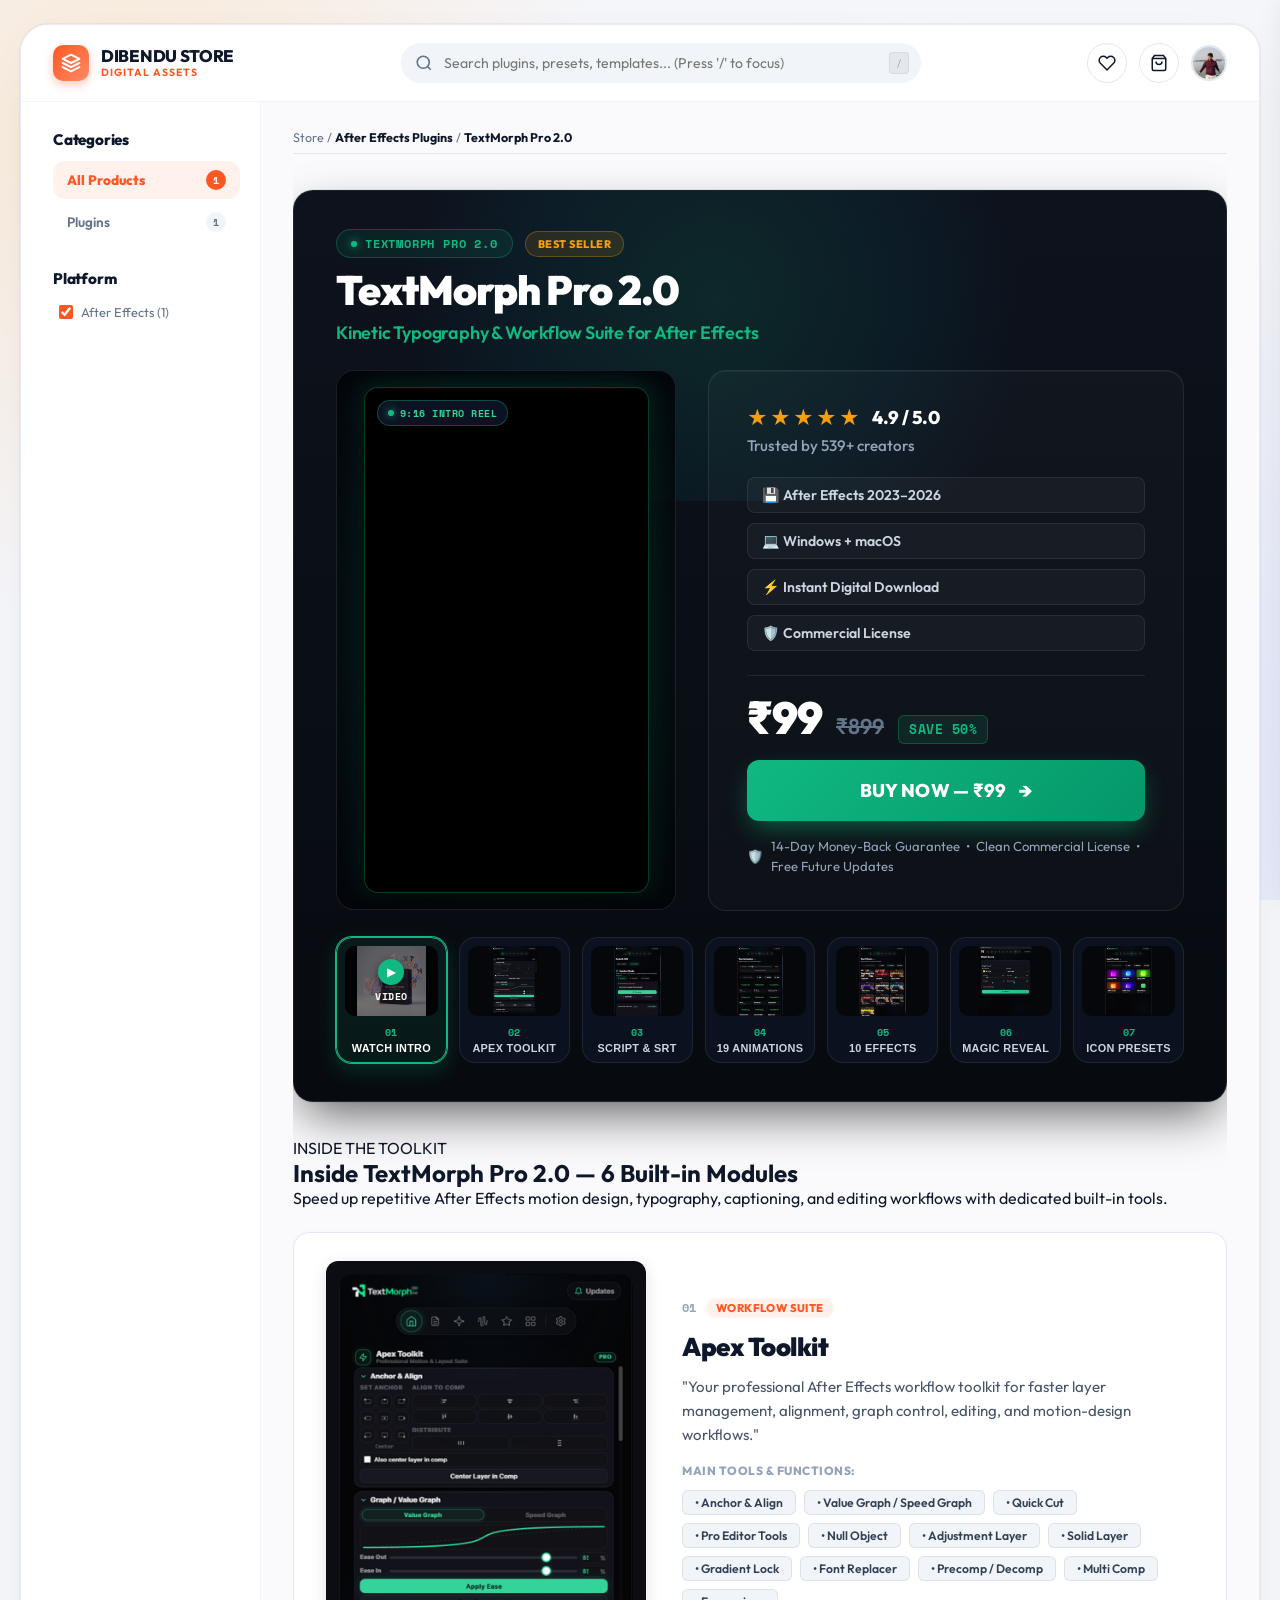
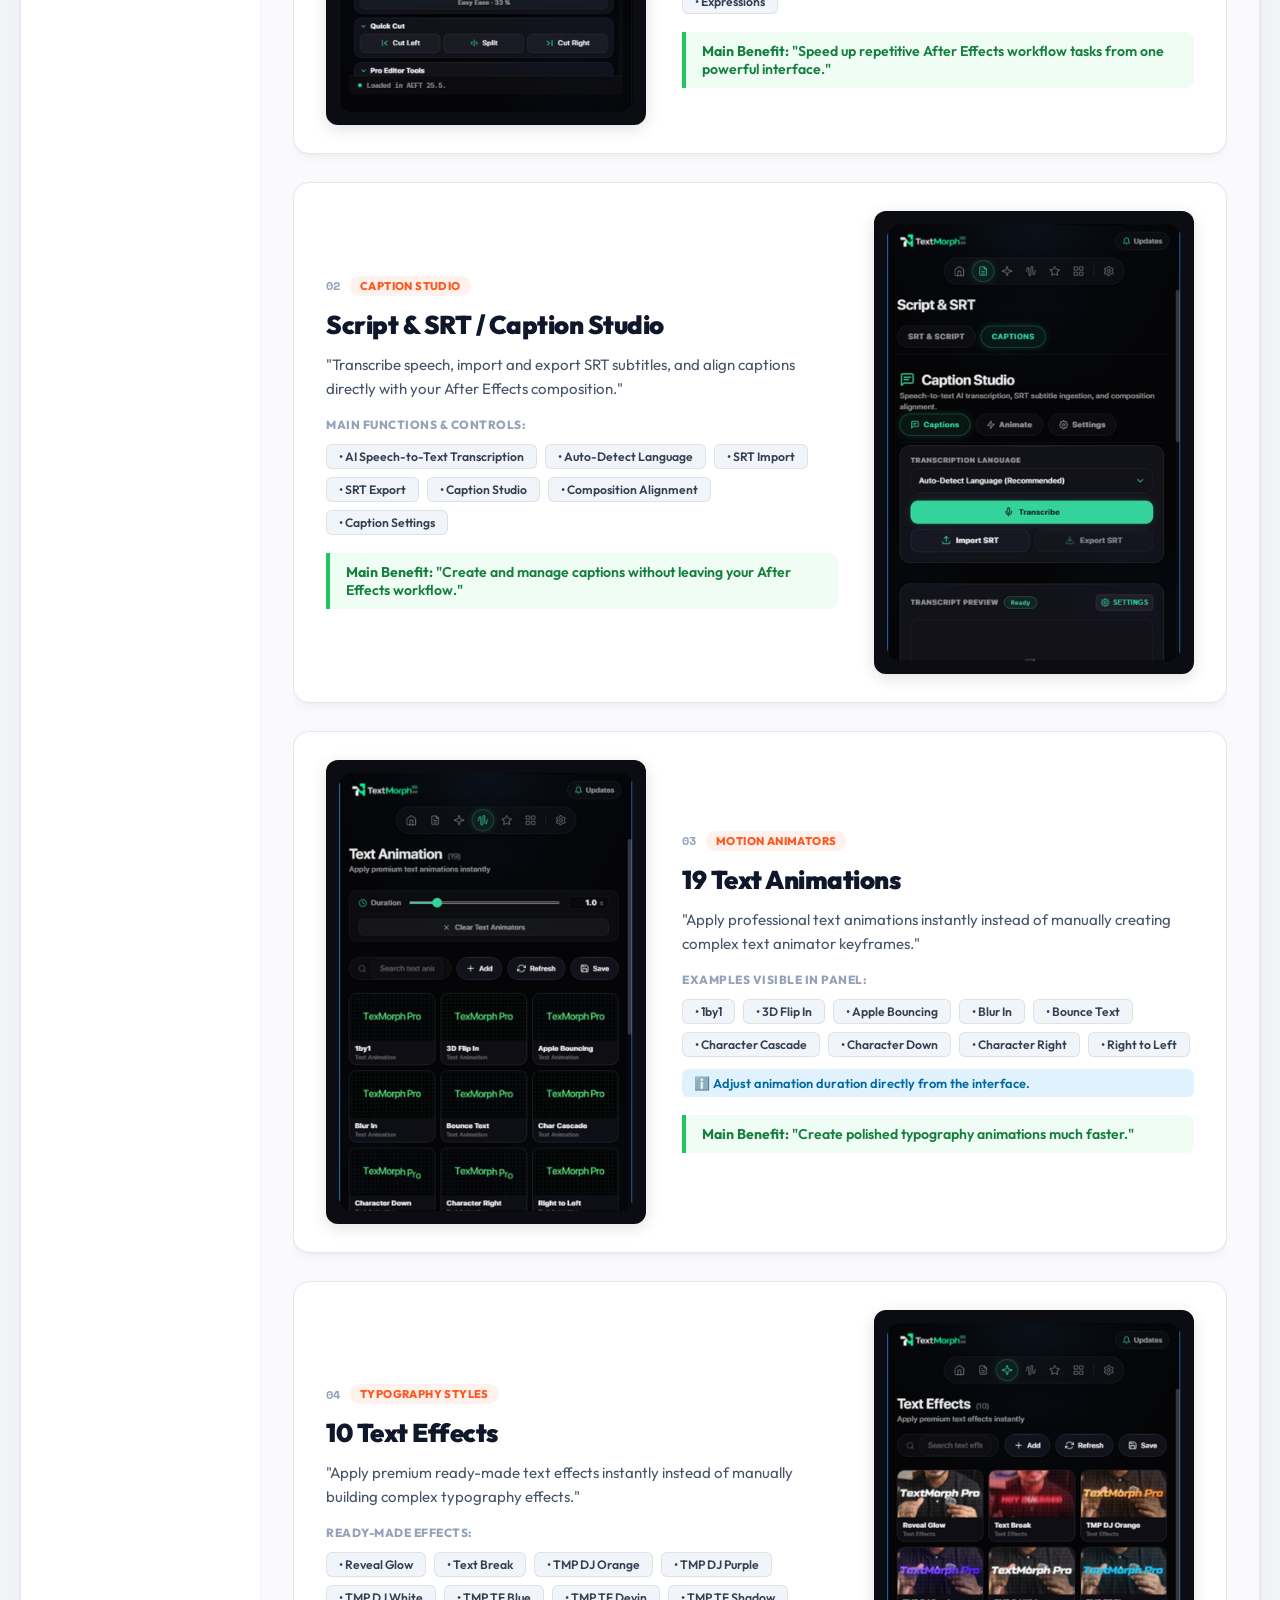
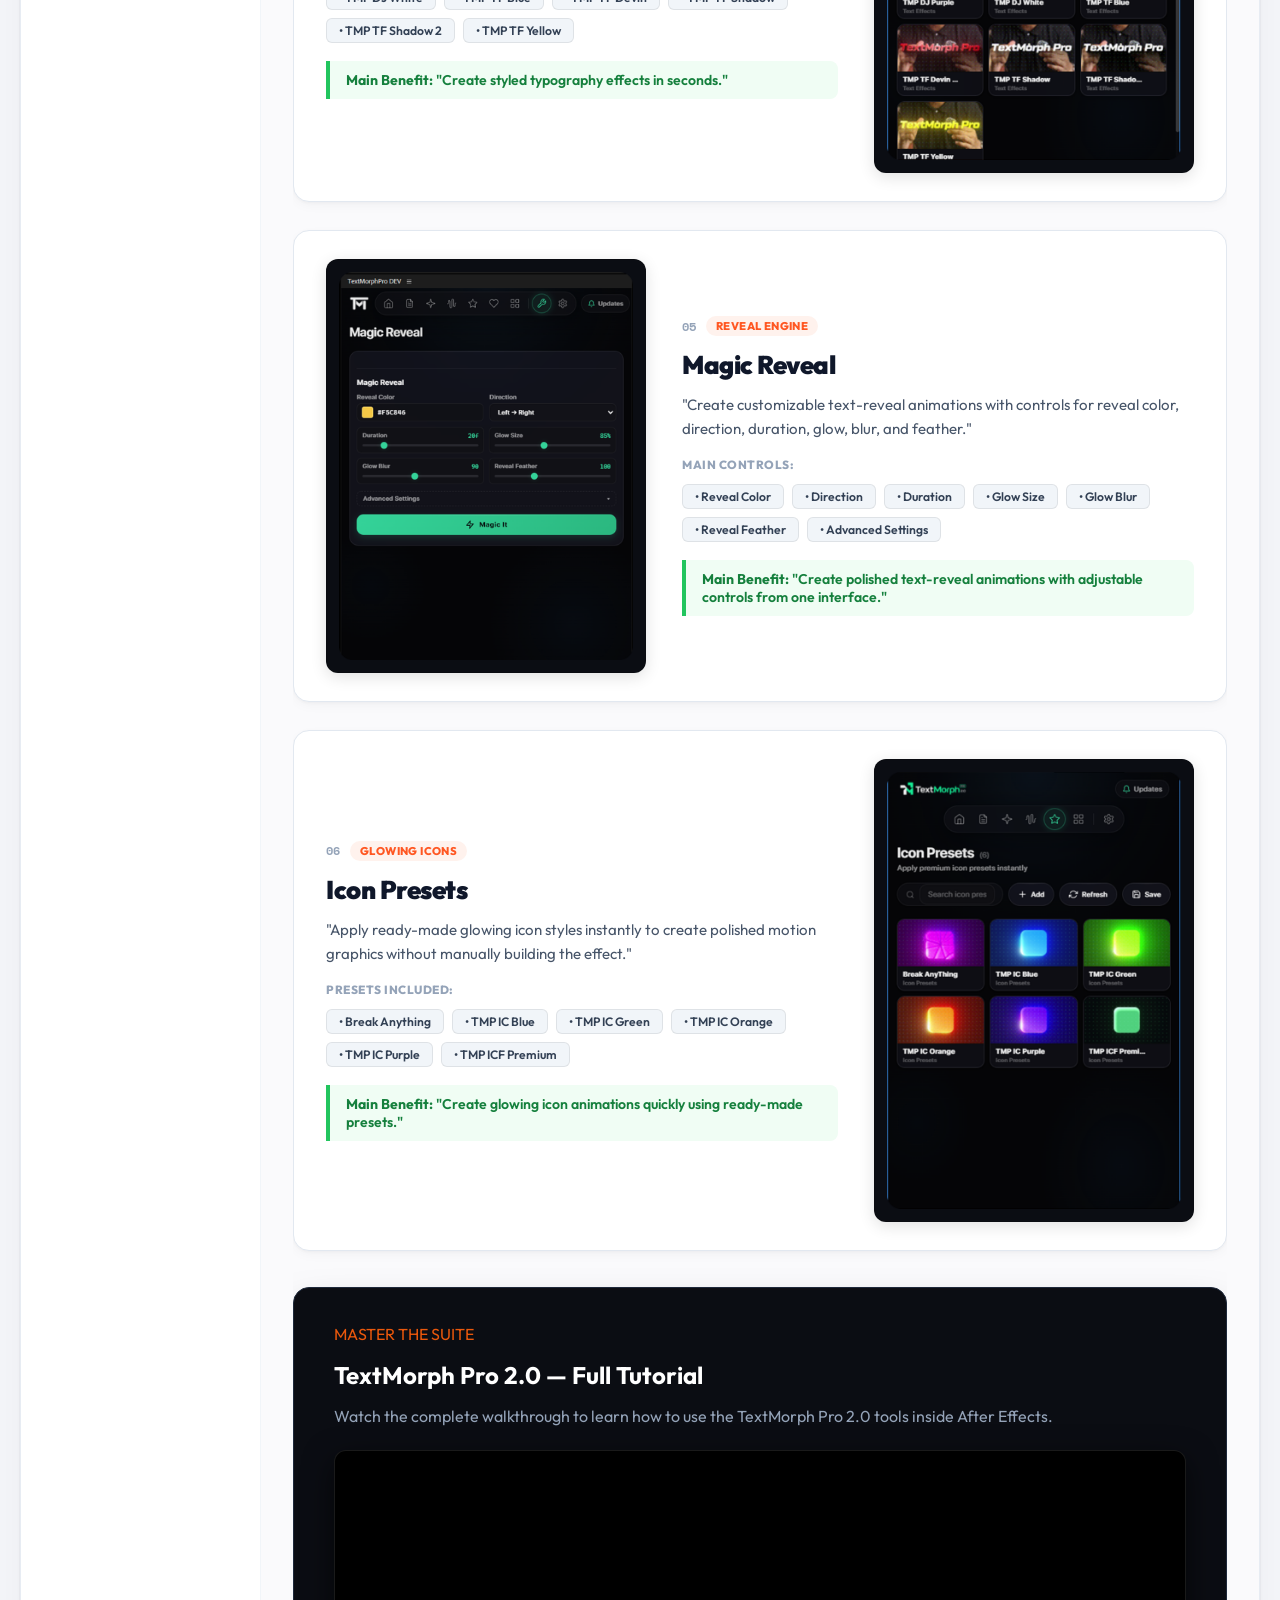
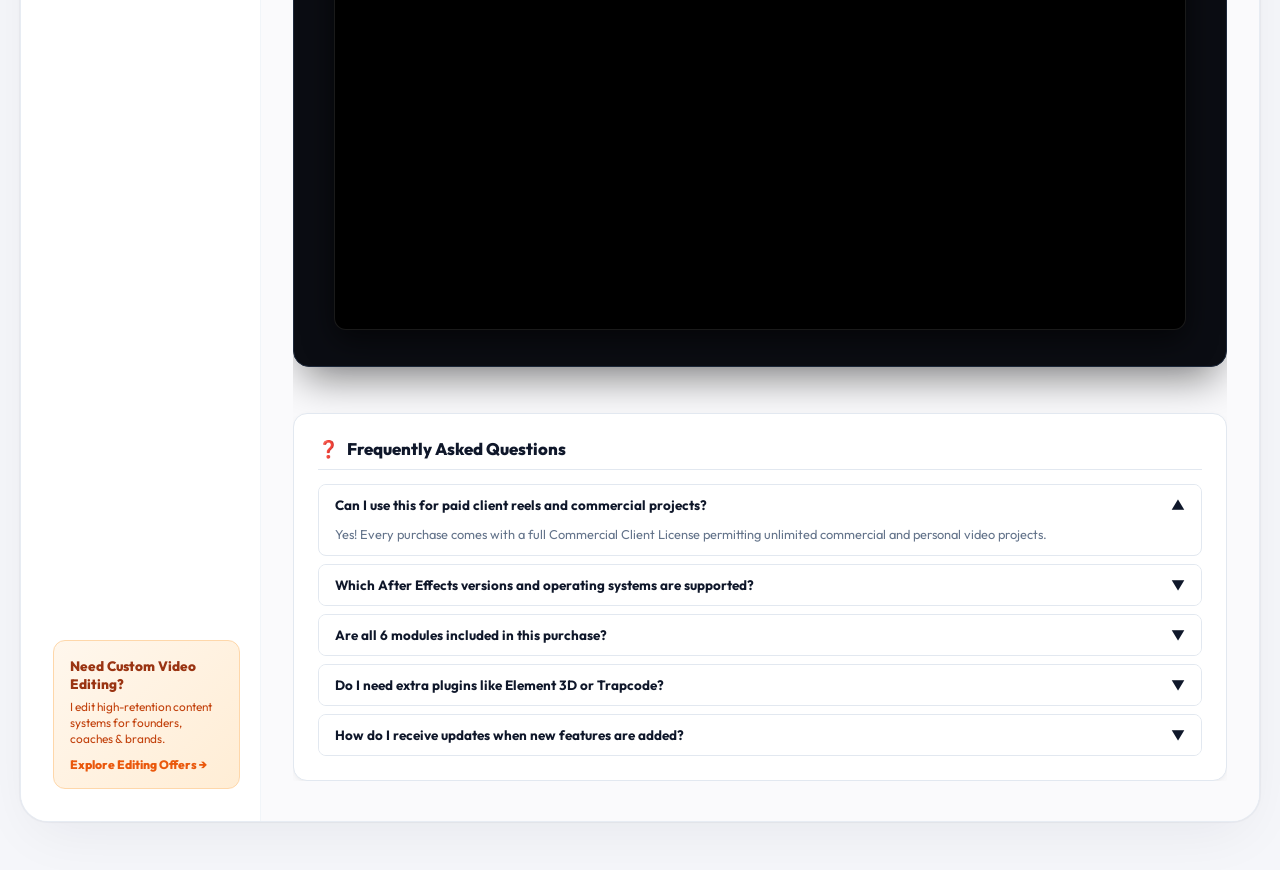
==== commit 4bd0a689: "Fix store mobile media layout and pricing display" ====
--- a/store/index.html
+++ b/store/index.html
@@ -49,11 +49,6 @@
 
             <!-- Right Actions -->
             <div class="store-topbar-actions">
-                <!-- Return to Portfolio Button -->
-                <a href="/" class="btn-back-portfolio">
-                    <span>←</span> Portfolio
-                </a>
-
                 <!-- Wishlist Toggle -->
                 <button type="button" class="store-action-btn" id="wishlistToggleBtn" title="View Wishlist" aria-label="View wishlist">
                     <svg width="18" height="18" viewBox="0 0 24 24" fill="none" stroke="currentColor" stroke-width="2"><path d="M20.84 4.61a5.5 5.5 0 0 0-7.78 0L12 5.67l-1.06-1.06a5.5 5.5 0 0 0-7.78 7.78l1.06 1.06L12 21.23l7.78-7.78 1.06-1.06a5.5 5.5 0 0 0 0-7.78z"></path></svg>
--- a/store/store.css
+++ b/store/store.css
@@ -2875,29 +2875,39 @@
 
 /* ===== 860px: Showcase grid → single column, thumbnails → horizontal scroll ===== */
 @media (max-width: 860px) {
+    /* Flatten the main grid so its children participate in the showcase flex layout */
     .tm-unified-main-grid {
-        grid-template-columns: 1fr;
-        gap: 22px;
+        display: contents;
+    }
+    /* Order the showcase children for mobile: header → video → thumbnails → info card */
+    .tm-unified-header {
+        order: 1;
     }
     .tm-stage-wrapper {
+        order: 2;
         min-height: auto;
         max-height: none;
         padding: 20px;
     }
-    .tm-video-frame {
-        width: 270px;
-        height: 480px;
-    }
-    .tm-info-card {
-        padding: 26px 22px;
-    }
-    /* Thumbnail rail becomes horizontally scrollable */
     .tm-thumbs-track-wrap {
+        order: 3;
         overflow-x: auto;
         padding-bottom: 8px;
         -webkit-overflow-scrolling: touch;
         scrollbar-width: none;
     }
+    .tm-info-card {
+        order: 4;
+        padding: 26px 22px;
+    }
+    .tm-unified-radial-glow {
+        order: 0;
+    }
+    .tm-video-frame {
+        width: 270px;
+        height: 480px;
+    }
+    /* Thumbnail rail becomes horizontally scrollable */
     .tm-thumbs-track-wrap::-webkit-scrollbar {
         display: none;
     }
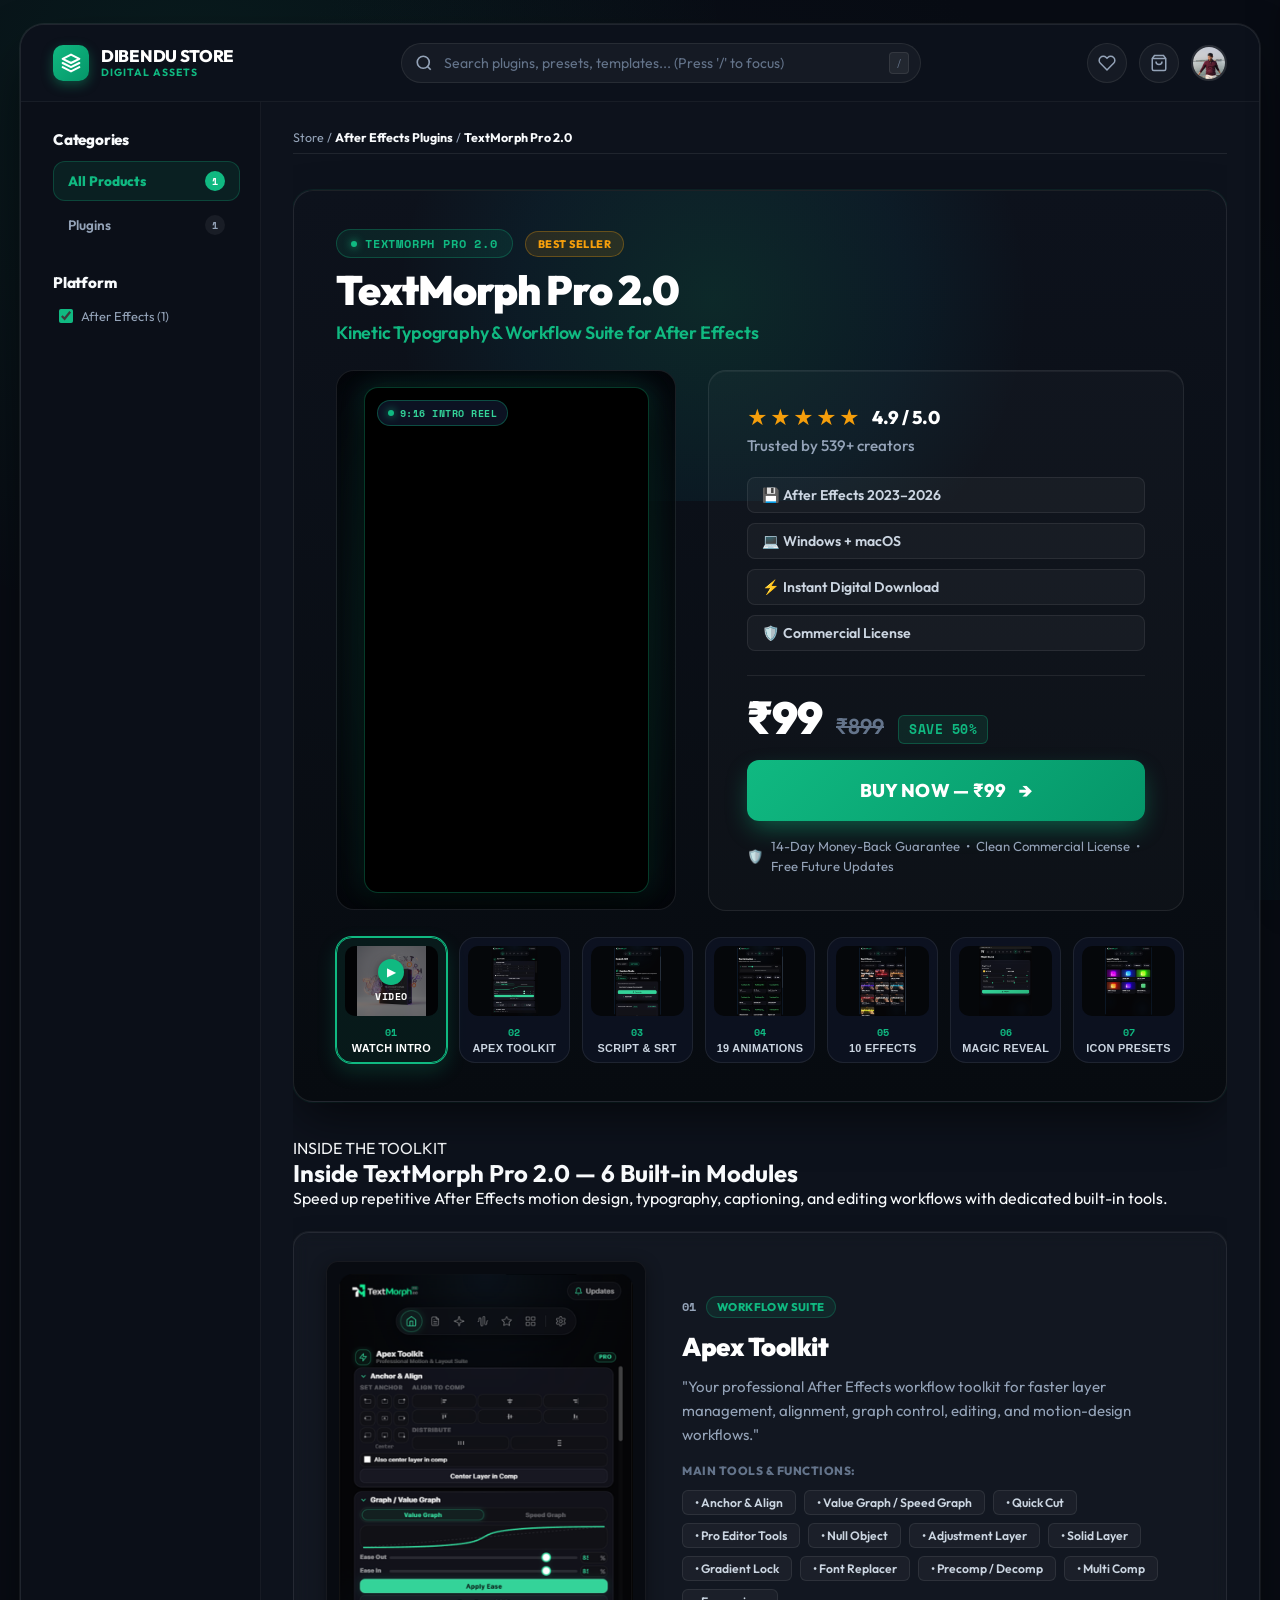
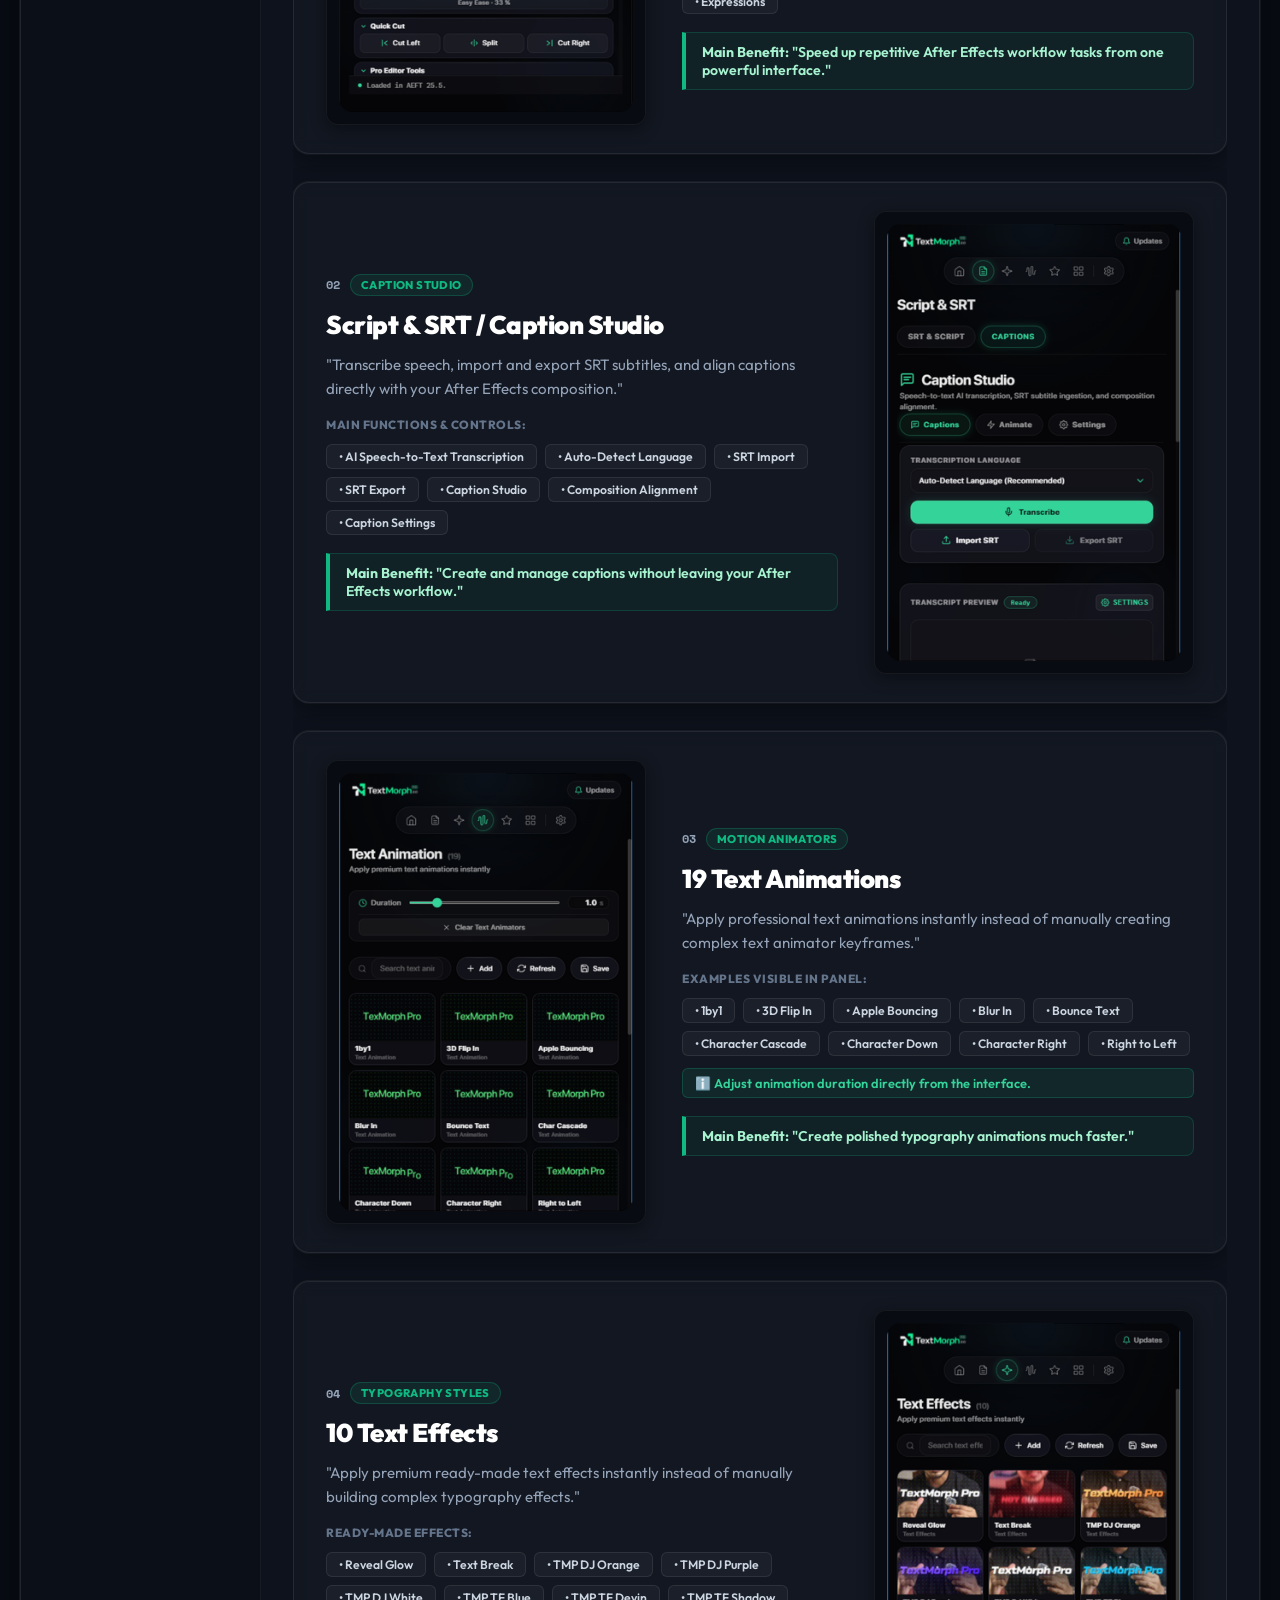
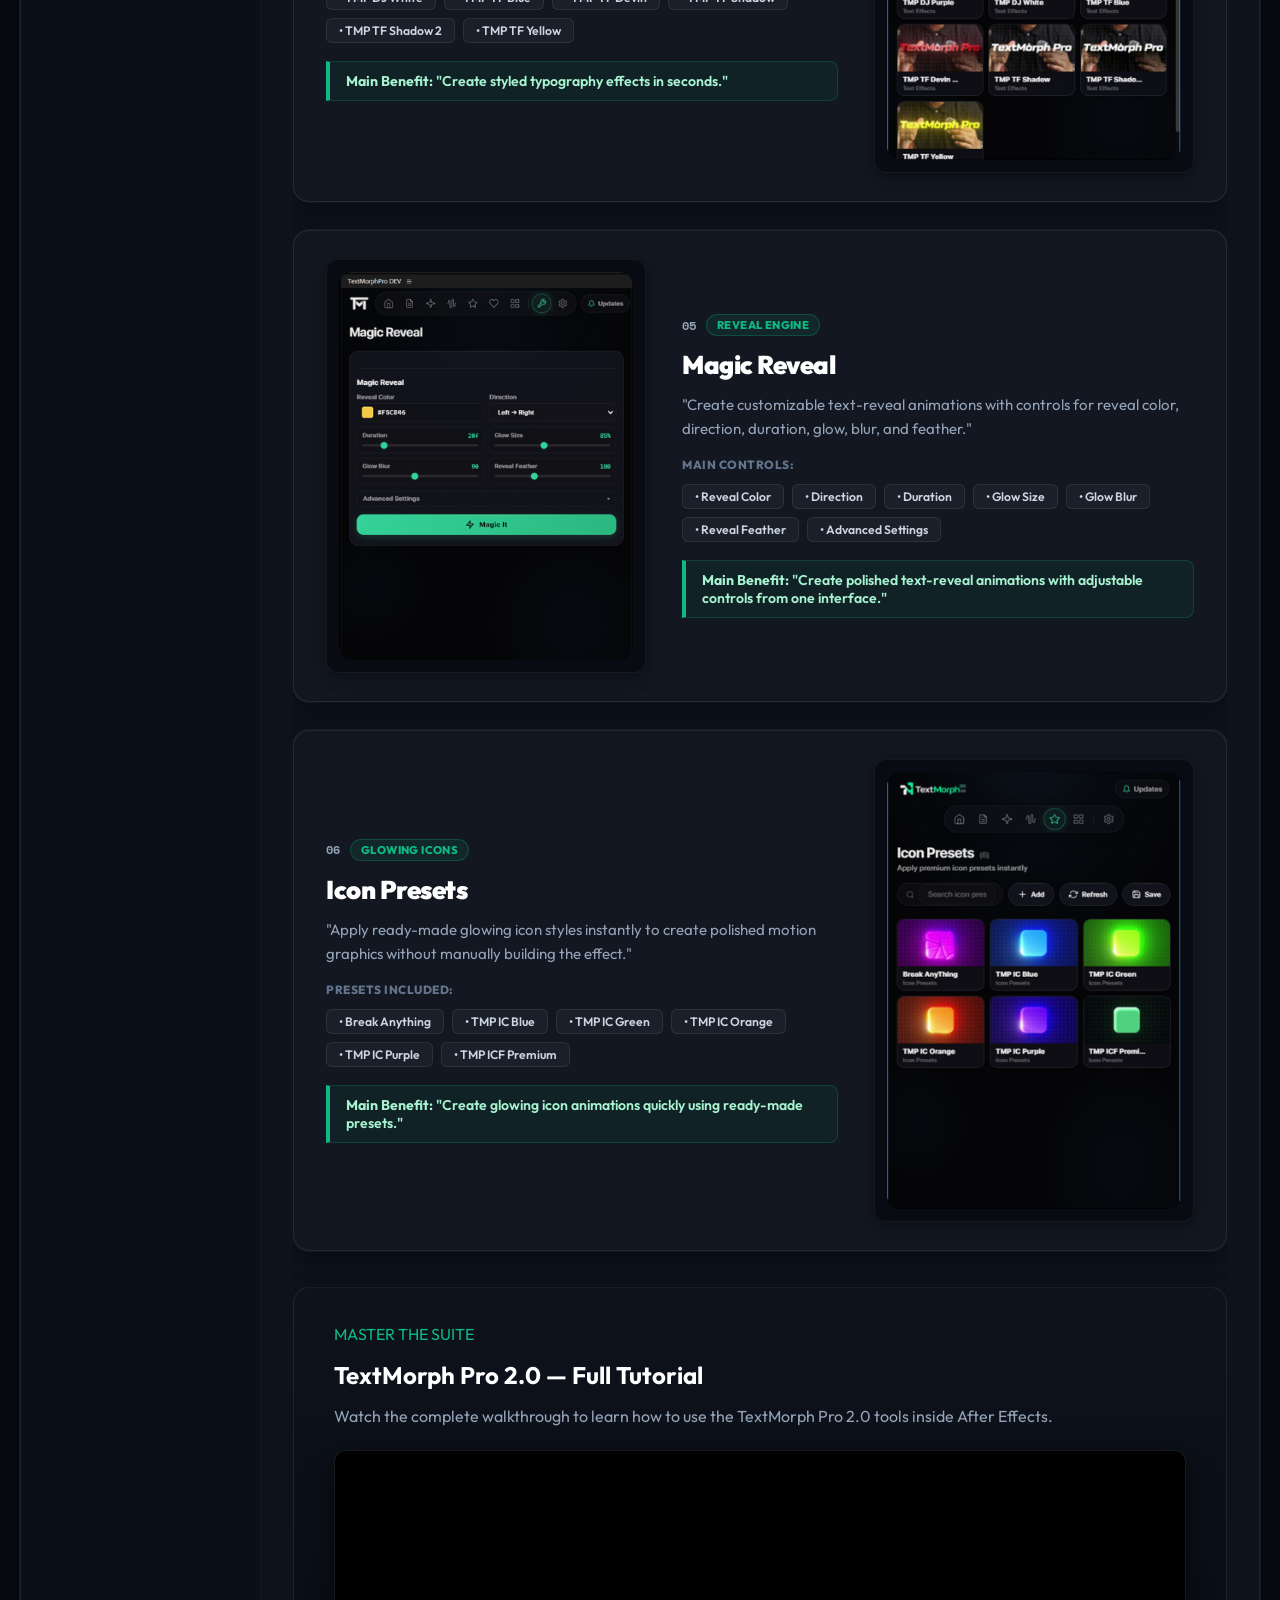
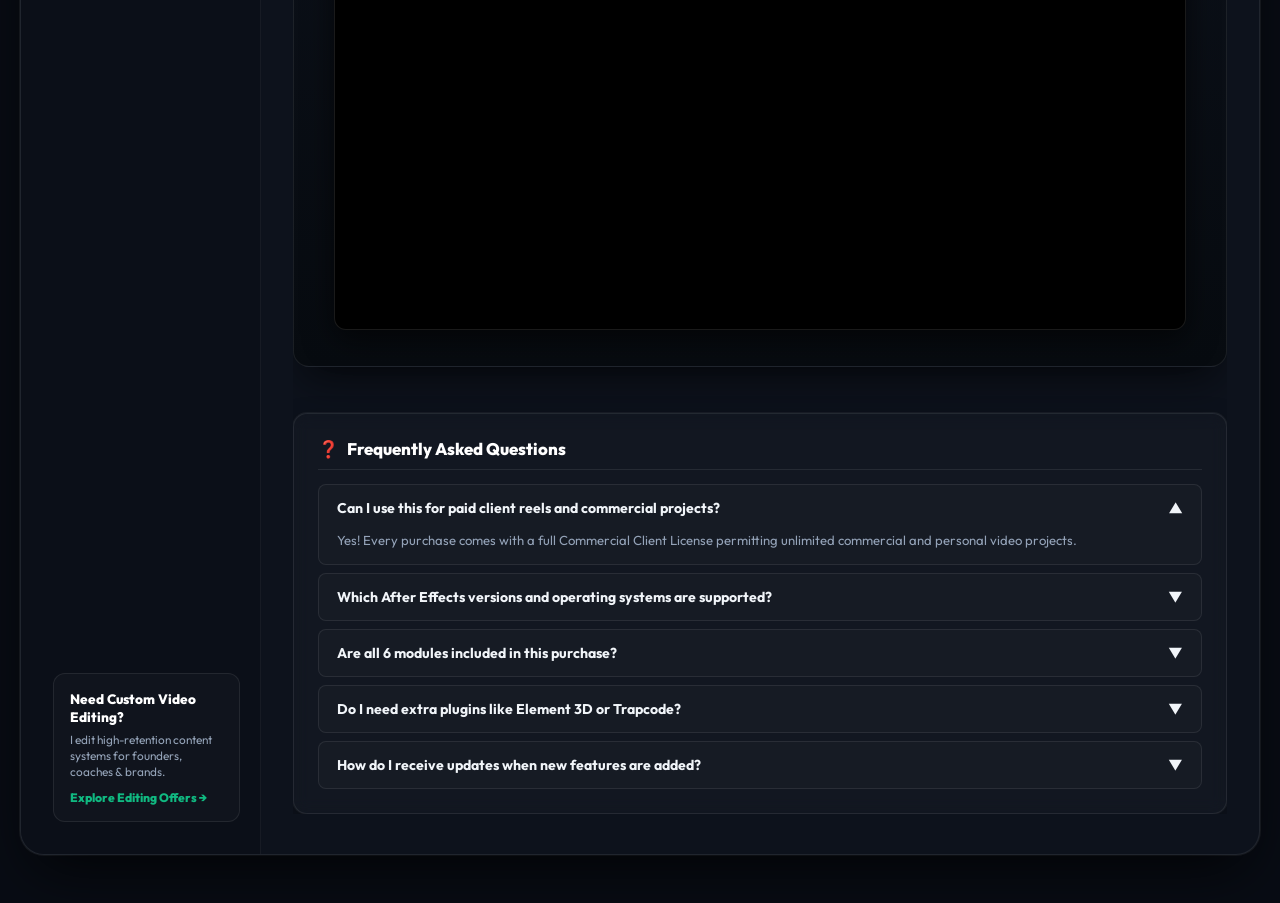
==== commit c6ba846f: "Update EditMorph store theme to match TextMorph Pro 2.0 plugin UI" ====
--- a/store/index.html
+++ b/store/index.html
@@ -13,7 +13,7 @@
     <link rel="preconnect" href="https://fonts.gstatic.com" crossorigin>
     <link href="https://fonts.googleapis.com/css2?family=Inter:wght@400;500;600;700;800&family=Outfit:wght@500;600;700;800;900&family=Space+Mono:wght@400;700&display=swap" rel="stylesheet">
     
-    <link rel="stylesheet" href="/store/store.css?v=5">
+    <link rel="stylesheet" href="/store/store.css?v=6">
 </head>
 <body class="store-body">
 
--- a/store/store.css
+++ b/store/store.css
@@ -1,6 +1,6 @@
 /* ==========================================================================
    DIBENDU DAS — DIGITAL PRODUCT STORE
-   Design System: Modern SaaS / Apple-Inspired Digital Marketplace
+   Design System: TextMorph Pro 2.0 Plugin Visual Language & Dark Ecosystem
    ========================================================================== */
 
 /* ---------- CSS RESET & VARIABLES ---------- */
@@ -11,40 +11,46 @@
 }
 
 :root {
-    /* Brand & Accent Colors */
-    --store-primary: #ff5722;
-    --store-primary-hover: #f44336;
-    --store-primary-soft: rgba(255, 87, 34, 0.08);
-    --store-indigo: #4f46e5;
-    --store-indigo-soft: rgba(79, 70, 229, 0.08);
+    /* Brand & Accent Colors - TextMorph Pro 2.0 Green Palette */
+    --store-primary: #10b981;
+    --store-primary-hover: #34d399;
+    --store-primary-active: #059669;
+    --store-primary-soft: rgba(16, 185, 129, 0.1);
+    --store-primary-glow: 0 0 20px rgba(16, 185, 129, 0.25);
+    --store-indigo: #06b6d4;
+    --store-indigo-soft: rgba(6, 182, 212, 0.08);
     --store-emerald: #10b981;
     --store-amber: #f59e0b;
 
-    /* Backgrounds & Canvas */
-    --store-bg-page: #f5f6fa;
-    --store-bg-card: #ffffff;
-    --store-bg-subtle: #f8fafc;
-    --store-bg-input: #f1f5f9;
-    --store-border: #e2e8f0;
-    --store-border-subtle: #f1f5f9;
+    /* Backgrounds & Canvas (Near-Black / Charcoal Base) */
+    --store-bg-page: #080c14;
+    --store-bg-card: #0d121c;
+    --store-bg-surface: rgba(255, 255, 255, 0.025);
+    --store-bg-surface-elevated: rgba(255, 255, 255, 0.045);
+    --store-bg-subtle: #0f1624;
+    --store-bg-input: rgba(255, 255, 255, 0.04);
+    --store-border: rgba(255, 255, 255, 0.08);
+    --store-border-subtle: rgba(255, 255, 255, 0.05);
+    --store-border-accent: rgba(16, 185, 129, 0.3);
 
     /* Text & Ink */
-    --store-text-main: #0f172a;
-    --store-text-muted: #64748b;
-    --store-text-subtle: #94a3b8;
+    --store-text-main: #f8fafc;
+    --store-text-muted: #94a3b8;
+    --store-text-subtle: #64748b;
+    --store-text-accent: #34d399;
 
     /* Typography */
     --store-font: 'Outfit', 'Inter', -apple-system, BlinkMacSystemFont, "Segoe UI", Roboto, sans-serif;
     --store-font-mono: 'Space Mono', monospace;
 
     /* Shadows & Radii */
-    --store-radius-lg: 28px;
-    --store-radius-md: 20px;
+    --store-radius-lg: 24px;
+    --store-radius-md: 18px;
     --store-radius-sm: 12px;
     --store-radius-pill: 999px;
-    --store-shadow-shell: 0 20px 60px -15px rgba(15, 23, 42, 0.07), 0 0 1px 1px rgba(15, 23, 42, 0.04);
-    --store-shadow-card: 0 4px 14px -3px rgba(15, 23, 42, 0.05), 0 1px 3px rgba(15, 23, 42, 0.03);
-    --store-shadow-hover: 0 16px 32px -8px rgba(15, 23, 42, 0.12), 0 4px 8px -2px rgba(15, 23, 42, 0.04);
+    --store-shadow-shell: 0 25px 60px -15px rgba(0, 0, 0, 0.8), 0 0 0 1px rgba(255, 255, 255, 0.08);
+    --store-shadow-card: 0 8px 24px -4px rgba(0, 0, 0, 0.5), 0 0 0 1px rgba(255, 255, 255, 0.06);
+    --store-shadow-hover: 0 16px 36px -6px rgba(0, 0, 0, 0.65), 0 0 0 1px rgba(16, 185, 129, 0.35);
 }
 
 html {
@@ -53,6 +59,7 @@
     -webkit-font-smoothing: antialiased;
     -moz-osx-font-smoothing: grayscale;
     overflow-x: hidden;
+    background-color: var(--store-bg-page);
 }
 
 body.store-body {
@@ -60,9 +67,9 @@
     max-width: 100vw;
     background-color: var(--store-bg-page);
     background-image: 
-        radial-gradient(circle at 10% 15%, rgba(254, 215, 170, 0.45), transparent 35%),
-        radial-gradient(circle at 90% 85%, rgba(199, 210, 254, 0.4), transparent 40%),
-        radial-gradient(circle at 50% 50%, rgba(243, 244, 246, 0.6), transparent 70%);
+        radial-gradient(circle at 15% 10%, rgba(16, 185, 129, 0.09), transparent 40%),
+        radial-gradient(circle at 85% 85%, rgba(6, 182, 212, 0.05), transparent 45%),
+        radial-gradient(circle at 50% 50%, rgba(13, 18, 28, 0.9), transparent 70%);
     background-attachment: fixed;
     min-height: 100vh;
     padding: 24px 20px 48px;
@@ -79,7 +86,7 @@
     background: var(--store-bg-card);
     border-radius: var(--store-radius-lg);
     box-shadow: var(--store-shadow-shell);
-    border: 1px solid rgba(226, 232, 240, 0.8);
+    border: 1px solid rgba(255, 255, 255, 0.08);
     overflow: hidden;
     display: flex;
     flex-direction: column;
@@ -94,8 +101,9 @@
     gap: 20px;
     padding: 18px 32px;
     border-bottom: 1px solid var(--store-border-subtle);
-    background: rgba(255, 255, 255, 0.95);
-    backdrop-filter: blur(10px);
+    background: rgba(13, 18, 28, 0.85);
+    backdrop-filter: blur(14px);
+    -webkit-backdrop-filter: blur(14px);
     position: sticky;
     top: 0;
     z-index: 50;
@@ -114,12 +122,12 @@
 .store-logo-icon {
     width: 36px;
     height: 36px;
-    background: linear-gradient(135deg, #ff5722 0%, #ff8a65 100%);
+    background: linear-gradient(135deg, #10b981 0%, #059669 100%);
     border-radius: 10px;
     display: flex;
     align-items: center;
     justify-content: center;
-    box-shadow: 0 4px 10px rgba(255, 87, 34, 0.3);
+    box-shadow: 0 4px 12px rgba(16, 185, 129, 0.35);
 }
 
 .store-brand-text {
@@ -132,6 +140,7 @@
     font-weight: 800;
     letter-spacing: -0.3px;
     line-height: 1.1;
+    color: #ffffff;
 }
 
 .store-brand-sub {
@@ -154,7 +163,7 @@
 .search-input-field {
     width: 100%;
     background: var(--store-bg-input);
-    border: 1px solid transparent;
+    border: 1px solid rgba(255, 255, 255, 0.08);
     border-radius: var(--store-radius-pill);
     padding: 10px 42px 10px 42px;
     font-size: 0.88rem;
@@ -164,8 +173,12 @@
     transition: all 0.2s ease;
 }
 
+.search-input-field::placeholder {
+    color: var(--store-text-subtle);
+}
+
 .search-input-field:focus {
-    background: #ffffff;
+    background: rgba(255, 255, 255, 0.07);
     border-color: var(--store-primary);
     box-shadow: 0 0 0 3px var(--store-primary-soft);
 }
@@ -185,10 +198,10 @@
     font-size: 0.65rem;
     font-family: var(--store-font-mono);
     color: var(--store-text-subtle);
-    background: rgba(0, 0, 0, 0.05);
+    background: rgba(255, 255, 255, 0.06);
     padding: 2px 6px;
     border-radius: 4px;
-    border: 1px solid rgba(0,0,0,0.06);
+    border: 1px solid rgba(255, 255, 255, 0.08);
     pointer-events: none;
 }
 
@@ -216,8 +229,8 @@
     height: 40px;
     border-radius: var(--store-radius-pill);
     border: 1px solid var(--store-border);
-    background: #ffffff;
-    color: var(--store-text-main);
+    background: rgba(255, 255, 255, 0.04);
+    color: var(--store-text-muted);
     display: flex;
     align-items: center;
     justify-content: center;
@@ -227,8 +240,9 @@
 }
 
 .store-action-btn:hover {
-    background: var(--store-bg-input);
-    border-color: #cbd5e1;
+    background: rgba(255, 255, 255, 0.08);
+    border-color: rgba(16, 185, 129, 0.4);
+    color: #ffffff;
     transform: translateY(-1px);
 }
 
@@ -246,7 +260,7 @@
     display: flex;
     align-items: center;
     justify-content: center;
-    border: 2px solid #ffffff;
+    border: 2px solid #0d121c;
 }
 
 .btn-back-portfolio {
@@ -254,7 +268,7 @@
     align-items: center;
     gap: 8px;
     padding: 8px 16px;
-    background: var(--store-bg-input);
+    background: rgba(255, 255, 255, 0.04);
     color: var(--store-text-main);
     border-radius: var(--store-radius-pill);
     text-decoration: none;
@@ -265,8 +279,9 @@
 }
 
 .btn-back-portfolio:hover {
-    background: #e2e8f0;
-    color: #000000;
+    background: rgba(255, 255, 255, 0.08);
+    border-color: rgba(16, 185, 129, 0.3);
+    color: #ffffff;
     transform: translateY(-1px);
 }
 
@@ -275,7 +290,7 @@
     height: 36px;
     border-radius: 50%;
     object-fit: cover;
-    border: 2px solid var(--store-border);
+    border: 2px solid rgba(255, 255, 255, 0.12);
 }
 
 /* Mobile search trigger */
@@ -287,6 +302,7 @@
     padding: 6px 12px;
     font-size: 0.8rem;
     font-weight: 700;
+    color: var(--store-text-main);
     cursor: pointer;
 }
 
@@ -301,7 +317,7 @@
 .store-sidebar {
     padding: 28px 20px 32px 32px;
     border-right: 1px solid var(--store-border-subtle);
-    background: #ffffff;
+    background: rgba(10, 14, 23, 0.6);
     display: flex;
     flex-direction: column;
     gap: 28px;
@@ -328,7 +344,7 @@
     width: 100%;
     padding: 9px 14px;
     border-radius: var(--store-radius-sm);
-    border: none;
+    border: 1px solid transparent;
     background: transparent;
     color: var(--store-text-muted);
     font-size: 0.85rem;
@@ -340,13 +356,14 @@
 }
 
 .cat-item-btn:hover {
-    background: var(--store-bg-input);
+    background: rgba(255, 255, 255, 0.04);
     color: var(--store-text-main);
 }
 
 .cat-item-btn.active {
     background: var(--store-primary-soft);
     color: var(--store-primary);
+    border-color: rgba(16, 185, 129, 0.25);
     font-weight: 800;
 }
 
@@ -359,7 +376,7 @@
     font-size: 0.65rem;
     font-family: var(--store-font-mono);
     font-weight: 700;
-    background: var(--store-bg-input);
+    background: rgba(255, 255, 255, 0.06);
     color: var(--store-text-muted);
     padding: 2px 7px;
     border-radius: 999px;
@@ -386,7 +403,7 @@
 }
 
 .platform-chip:hover {
-    background: var(--store-bg-input);
+    background: rgba(255, 255, 255, 0.04);
     color: var(--store-text-main);
 }
 
@@ -401,8 +418,8 @@
 /* Sidebar Client Callout Box */
 .sidebar-service-box {
     margin-top: auto;
-    background: linear-gradient(135deg, #fff7ed 0%, #ffedd5 100%);
-    border: 1px solid #fed7aa;
+    background: rgba(255, 255, 255, 0.025);
+    border: 1px solid rgba(255, 255, 255, 0.08);
     border-radius: var(--store-radius-sm);
     padding: 16px;
     display: flex;
@@ -413,31 +430,32 @@
 .service-box-title {
     font-size: 0.85rem;
     font-weight: 800;
-    color: #9a3412;
+    color: #ffffff;
 }
 
 .service-box-desc {
     font-size: 0.74rem;
-    color: #c2410c;
+    color: var(--store-text-muted);
     line-height: 1.35;
 }
 
 .service-box-link {
     font-size: 0.76rem;
     font-weight: 800;
-    color: #ea580c;
+    color: var(--store-primary);
     text-decoration: none;
     margin-top: 4px;
 }
 
 .service-box-link:hover {
+    color: var(--store-primary-hover);
     text-decoration: underline;
 }
 
 /* ---------- 5. MAIN CONTENT AREA ---------- */
 .store-content {
     padding: 28px 32px 40px;
-    background: #fafafc;
+    background: transparent;
     display: flex;
     flex-direction: column;
     gap: 32px;
@@ -446,19 +464,19 @@
     min-width: 0;
 }
 
-/* ---------- 6. FEATURED HERO BANNER (INSPIRED BY REFERENCE BIG SALE CARD) ---------- */
+/* ---------- 6. FEATURED HERO BANNER ---------- */
 .store-hero-banner {
     display: grid;
     grid-template-columns: 1fr 340px;
-    background: linear-gradient(135deg, #fff8f0 0%, #fff1e6 50%, #eff6ff 100%);
-    border: 1px solid #fed7aa;
+    background: linear-gradient(135deg, #111724 0%, #0c101a 100%);
+    border: 1px solid rgba(255, 255, 255, 0.08);
     border-radius: var(--store-radius-md);
     padding: 32px 36px;
     gap: 24px;
     align-items: center;
     position: relative;
     overflow: hidden;
-    box-shadow: 0 10px 25px -5px rgba(255, 87, 34, 0.08);
+    box-shadow: 0 16px 40px -10px rgba(0, 0, 0, 0.6);
 }
 
 .hero-left-content {
@@ -473,15 +491,14 @@
     display: inline-flex;
     align-items: center;
     gap: 6px;
-    background: #ffffff;
+    background: rgba(16, 185, 129, 0.1);
     color: var(--store-primary);
-    border: 1px solid #ffedd5;
+    border: 1px solid rgba(16, 185, 129, 0.28);
     padding: 4px 12px;
     border-radius: var(--store-radius-pill);
     font-size: 0.72rem;
     font-weight: 800;
     letter-spacing: 0.8px;
-    box-shadow: 0 2px 6px rgba(255, 87, 34, 0.1);
 }
 
 .hero-title {
@@ -489,13 +506,13 @@
     font-weight: 900;
     letter-spacing: -1px;
     line-height: 1.1;
-    color: var(--store-text-main);
+    color: #ffffff;
 }
 
 .hero-tagline {
     font-size: 1.15rem;
     font-weight: 700;
-    color: #ea580c;
+    color: var(--store-primary);
 }
 
 .hero-desc {
@@ -515,11 +532,11 @@
 .hero-benefit-tag {
     font-size: 0.74rem;
     font-weight: 700;
-    color: #475569;
-    background: rgba(255, 255, 255, 0.8);
+    color: #cbd5e1;
+    background: rgba(255, 255, 255, 0.04);
     padding: 3px 10px;
     border-radius: 6px;
-    border: 1px solid rgba(0,0,0,0.06);
+    border: 1px solid rgba(255, 255, 255, 0.08);
 }
 
 .hero-actions-row {
@@ -533,7 +550,7 @@
     display: inline-flex;
     align-items: center;
     gap: 8px;
-    background: var(--store-primary);
+    background: linear-gradient(135deg, #10b981 0%, #059669 100%);
     color: #ffffff;
     padding: 12px 24px;
     border-radius: var(--store-radius-pill);
@@ -542,20 +559,20 @@
     text-decoration: none;
     border: none;
     cursor: pointer;
-    box-shadow: 0 6px 18px rgba(255, 87, 34, 0.35);
+    box-shadow: 0 6px 18px rgba(16, 185, 129, 0.35);
     transition: all 0.2s ease;
 }
 
 .btn-hero-primary:hover {
-    background: var(--store-primary-hover);
+    background: linear-gradient(135deg, #34d399 0%, #10b981 100%);
     transform: translateY(-2px);
-    box-shadow: 0 8px 24px rgba(255, 87, 34, 0.45);
+    box-shadow: 0 8px 24px rgba(16, 185, 129, 0.5);
 }
 
 .btn-hero-secondary {
     display: inline-flex;
     align-items: center;
-    background: #ffffff;
+    background: rgba(255, 255, 255, 0.04);
     color: var(--store-text-main);
     padding: 12px 20px;
     border-radius: var(--store-radius-pill);
@@ -568,7 +585,8 @@
 }
 
 .btn-hero-secondary:hover {
-    background: var(--store-bg-input);
+    background: rgba(255, 255, 255, 0.08);
+    border-color: rgba(16, 185, 129, 0.3);
     transform: translateY(-2px);
 }
 
@@ -582,7 +600,7 @@
 .hero-price-now {
     font-size: 1.7rem;
     font-weight: 900;
-    color: var(--store-text-main);
+    color: #ffffff;
 }
 
 .hero-price-was {
@@ -606,7 +624,7 @@
     height: auto;
     object-fit: contain;
     border-radius: var(--store-radius-md);
-    box-shadow: 0 16px 36px -8px rgba(0, 0, 0, 0.18);
+    box-shadow: 0 16px 36px -8px rgba(0, 0, 0, 0.6);
     transition: transform 0.3s cubic-bezier(0.16, 1, 0.3, 1);
 }
 
@@ -619,17 +637,17 @@
     position: absolute;
     bottom: -8px;
     left: -10px;
-    background: #ffffff;
+    background: #0d121c;
     border-radius: var(--store-radius-sm);
     padding: 6px 12px;
-    box-shadow: 0 8px 20px rgba(0,0,0,0.1);
-    border: 1px solid var(--store-border-subtle);
+    box-shadow: 0 8px 20px rgba(0,0,0,0.5);
+    border: 1px solid rgba(16, 185, 129, 0.3);
     display: flex;
     align-items: center;
     gap: 6px;
     font-size: 0.74rem;
     font-weight: 800;
-    color: var(--store-emerald);
+    color: var(--store-primary);
 }
 
 /* ---------- 7. SIDE PROMO CARDS (2 COMPACT BANNERS) ---------- */
@@ -649,22 +667,23 @@
     position: relative;
     overflow: hidden;
     text-decoration: none;
-    transition: transform 0.2s ease, box-shadow 0.2s ease;
+    transition: transform 0.2s ease, box-shadow 0.2s ease, border-color 0.2s ease;
 }
 
 .promo-card:hover {
     transform: translateY(-2px);
     box-shadow: var(--store-shadow-card);
+    border-color: rgba(16, 185, 129, 0.4);
 }
 
 .promo-card-warm {
-    background: linear-gradient(135deg, #fff1eb 0%, #ace0f9 180%);
-    border: 1px solid #ffd8cc;
+    background: linear-gradient(135deg, #111724 0%, #0c101a 100%);
+    border: 1px solid rgba(255, 255, 255, 0.08);
 }
 
 .promo-card-cool {
-    background: linear-gradient(135deg, #e0f2fe 0%, #fef3c7 180%);
-    border: 1px solid #bae6fd;
+    background: linear-gradient(135deg, #0e1624 0%, #090e18 100%);
+    border: 1px solid rgba(255, 255, 255, 0.08);
 }
 
 .promo-info-col {
@@ -697,7 +716,7 @@
     height: 68px;
     border-radius: 10px;
     object-fit: cover;
-    box-shadow: 0 4px 10px rgba(0,0,0,0.1);
+    box-shadow: 0 4px 10px rgba(0,0,0,0.4);
 }
 
 /* ---------- 8. PRODUCT CATALOG SECTION (FILTER & GRID) ---------- */
@@ -735,6 +754,7 @@
     background: var(--store-bg-input);
     padding: 3px 9px;
     border-radius: var(--store-radius-pill);
+    border: 1px solid rgba(255, 255, 255, 0.06);
 }
 
 .catalog-controls {
@@ -747,7 +767,7 @@
     padding: 8px 12px;
     border-radius: 8px;
     border: 1px solid var(--store-border);
-    background: #ffffff;
+    background: rgba(255, 255, 255, 0.04);
     font-size: 0.8rem;
     font-family: var(--store-font);
     font-weight: 600;
@@ -769,8 +789,8 @@
 .mobile-cat-pill {
     padding: 6px 14px;
     border-radius: var(--store-radius-pill);
-    background: var(--store-bg-input);
-    color: var(--store-text-main);
+    background: rgba(255, 255, 255, 0.04);
+    color: var(--store-text-muted);
     border: 1px solid var(--store-border);
     font-size: 0.78rem;
     font-weight: 700;
@@ -779,9 +799,9 @@
 }
 
 .mobile-cat-pill.active {
-    background: var(--store-primary);
-    color: #ffffff;
-    border-color: var(--store-primary);
+    background: var(--store-primary-soft);
+    color: var(--store-primary);
+    border-color: rgba(16, 185, 129, 0.3);
 }
 
 /* ---------- 9. PRODUCT CARDS GRID (SaaS / MODERN CARDS) ---------- */
@@ -792,29 +812,30 @@
 }
 
 .product-card {
-    background: #ffffff;
-    border: 1px solid rgba(226, 232, 240, 0.9);
+    background: rgba(255, 255, 255, 0.025);
+    border: 1px solid rgba(255, 255, 255, 0.08);
     border-radius: var(--store-radius-md);
     overflow: hidden;
     display: flex;
     flex-direction: column;
     box-shadow: var(--store-shadow-card);
-    transition: transform 0.22s cubic-bezier(0.16, 1, 0.3, 1), box-shadow 0.22s cubic-bezier(0.16, 1, 0.3, 1);
+    transition: transform 0.22s cubic-bezier(0.16, 1, 0.3, 1), box-shadow 0.22s cubic-bezier(0.16, 1, 0.3, 1), border-color 0.22s ease;
     position: relative;
     cursor: pointer;
+    backdrop-filter: blur(8px);
 }
 
 .product-card:hover {
     transform: translateY(-5px);
     box-shadow: var(--store-shadow-hover);
-    border-color: #cbd5e1;
+    border-color: rgba(16, 185, 129, 0.4);
 }
 
 .card-image-box {
     position: relative;
     width: 100%;
     aspect-ratio: 1 / 1;
-    background: #f8fafc;
+    background: #080b11;
     overflow: hidden;
     display: flex;
     align-items: center;
@@ -829,7 +850,7 @@
 }
 
 .product-card[data-slug="textmorph-pro"] .card-image-box {
-    background: #0b0d13;
+    background: #080b11;
 }
 
 .product-card[data-slug="textmorph-pro"] .product-card-img {
@@ -857,33 +878,33 @@
 }
 
 .badge-bestseller {
-    background: #ffedd5;
-    color: #c2410c;
-    border: 1px solid #fed7aa;
+    background: rgba(245, 158, 11, 0.12);
+    color: #f59e0b;
+    border: 1px solid rgba(245, 158, 11, 0.3);
 }
 
 .badge-new {
-    background: #dbeafe;
-    color: #1d4ed8;
-    border: 1px solid #bfdbfe;
+    background: rgba(6, 182, 212, 0.12);
+    color: #06b6d4;
+    border: 1px solid rgba(6, 182, 212, 0.3);
 }
 
 .badge-popular {
-    background: #fef3c7;
-    color: #b45309;
-    border: 1px solid #fde68a;
+    background: rgba(245, 158, 11, 0.12);
+    color: #fbbf24;
+    border: 1px solid rgba(245, 158, 11, 0.3);
 }
 
 .badge-free {
-    background: #dcfce7;
-    color: #15803d;
-    border: 1px solid #bbf7d0;
+    background: rgba(16, 185, 129, 0.12);
+    color: #10b981;
+    border: 1px solid rgba(16, 185, 129, 0.3);
 }
 
 .badge-hot {
-    background: #fee2e2;
-    color: #b91c1c;
-    border: 1px solid #fecaca;
+    background: rgba(239, 68, 68, 0.12);
+    color: #f87171;
+    border: 1px solid rgba(239, 68, 68, 0.3);
 }
 
 .btn-card-wishlist {
@@ -892,9 +913,9 @@
     right: 12px;
     width: 32px;
     height: 32px;
-    background: rgba(255, 255, 255, 0.9);
-    backdrop-filter: blur(4px);
-    border: 1px solid rgba(0, 0, 0, 0.08);
+    background: rgba(13, 18, 28, 0.85);
+    backdrop-filter: blur(6px);
+    border: 1px solid rgba(255, 255, 255, 0.1);
     border-radius: 50%;
     display: flex;
     align-items: center;
@@ -906,7 +927,7 @@
 }
 
 .btn-card-wishlist:hover {
-    background: #ffffff;
+    background: rgba(255, 255, 255, 0.1);
     color: #ef4444;
     transform: scale(1.1);
 }
@@ -937,10 +958,11 @@
 .card-software-tag {
     font-family: var(--store-font-mono);
     font-size: 0.65rem;
-    color: #475569;
-    background: var(--store-bg-input);
-    padding: 1px 5px;
+    color: #94a3b8;
+    background: rgba(255, 255, 255, 0.05);
+    padding: 1px 6px;
     border-radius: 4px;
+    border: 1px solid rgba(255, 255, 255, 0.06);
 }
 
 .card-title {
@@ -1016,7 +1038,7 @@
     display: inline-flex;
     align-items: center;
     gap: 4px;
-    background: var(--store-bg-input);
+    background: rgba(255, 255, 255, 0.05);
     color: var(--store-text-main);
     border: 1px solid var(--store-border);
     padding: 7px 12px;
@@ -1028,9 +1050,10 @@
 }
 
 .product-card:hover .btn-card-action {
-    background: var(--store-primary);
+    background: linear-gradient(135deg, #10b981 0%, #059669 100%);
     color: #ffffff;
     border-color: var(--store-primary);
+    box-shadow: 0 4px 12px rgba(16, 185, 129, 0.35);
 }
 
 /* Empty State */
@@ -1038,7 +1061,7 @@
     grid-column: 1 / -1;
     text-align: center;
     padding: 60px 20px;
-    background: #ffffff;
+    background: rgba(255, 255, 255, 0.025);
     border-radius: var(--store-radius-md);
     border: 1px dashed var(--store-border);
     display: flex;
@@ -1054,6 +1077,7 @@
 .empty-title {
     font-size: 1.2rem;
     font-weight: 800;
+    color: #ffffff;
 }
 
 .empty-desc {
@@ -1100,7 +1124,7 @@
     display: inline-flex;
     align-items: center;
     gap: 6px;
-    background: var(--store-bg-input);
+    background: rgba(255, 255, 255, 0.04);
     color: var(--store-text-main);
     border: 1px solid var(--store-border);
     border-radius: var(--store-radius-pill);
@@ -1112,7 +1136,8 @@
 }
 
 .btn-detail-back:hover {
-    background: #e2e8f0;
+    background: rgba(255, 255, 255, 0.08);
+    border-color: rgba(16, 185, 129, 0.3);
 }
 
 .detail-breadcrumbs {
@@ -1146,7 +1171,7 @@
     width: 100%;
     min-height: 460px;
     max-height: 560px;
-    background: #0b0d13;
+    background: #080b11;
     border-radius: var(--store-radius-md);
     overflow: hidden;
     border: 1px solid var(--store-border);
@@ -1177,8 +1202,8 @@
 
 .detail-thumb-btn {
     position: relative;
-    background: #0d0f14;
-    border: 2px solid var(--store-border);
+    background: #0d121c;
+    border: 1px solid var(--store-border);
     border-radius: 8px;
     padding: 4px;
     cursor: pointer;
@@ -1190,13 +1215,13 @@
 }
 
 .detail-thumb-btn:hover {
-    border-color: var(--store-primary);
+    border-color: rgba(16, 185, 129, 0.45);
     transform: translateY(-2px);
 }
 
 .detail-thumb-btn.active {
     border-color: var(--store-primary);
-    box-shadow: 0 0 0 2px var(--store-primary-soft);
+    box-shadow: 0 0 0 1px var(--store-primary);
 }
 
 .detail-thumb-img {
@@ -1231,8 +1256,8 @@
 }
 
 .compat-badge {
-    background: var(--store-bg-input);
-    color: #334155;
+    background: rgba(255, 255, 255, 0.04);
+    color: #cbd5e1;
     font-family: var(--store-font-mono);
     font-size: 0.7rem;
     font-weight: 700;
@@ -1262,6 +1287,7 @@
     padding: 3px 10px;
     border-radius: var(--store-radius-pill);
     text-transform: uppercase;
+    border: 1px solid rgba(16, 185, 129, 0.25);
 }
 
 .detail-title {
@@ -1282,7 +1308,7 @@
 }
 
 .detail-pricing-box {
-    background: linear-gradient(135deg, #f8fafc 0%, #f1f5f9 100%);
+    background: rgba(255, 255, 255, 0.025);
     border: 1px solid var(--store-border);
     border-radius: var(--store-radius-sm);
     padding: 18px 22px;
@@ -1307,7 +1333,7 @@
 .btn-detail-buy {
     flex: 1;
     min-width: 200px;
-    background: var(--store-primary);
+    background: linear-gradient(135deg, #10b981 0%, #059669 100%);
     color: #ffffff;
     border: none;
     padding: 14px 28px;
@@ -1315,19 +1341,19 @@
     font-size: 0.95rem;
     font-weight: 800;
     cursor: pointer;
-    box-shadow: 0 6px 18px rgba(255, 87, 34, 0.35);
+    box-shadow: 0 6px 18px rgba(16, 185, 129, 0.35);
     transition: all 0.2s ease;
     text-align: center;
 }
 
 .btn-detail-buy:hover {
-    background: var(--store-primary-hover);
+    background: linear-gradient(135deg, #34d399 0%, #10b981 100%);
     transform: translateY(-2px);
-    box-shadow: 0 8px 24px rgba(255, 87, 34, 0.45);
+    box-shadow: 0 8px 24px rgba(16, 185, 129, 0.5);
 }
 
 .btn-detail-add-cart {
-    background: #ffffff;
+    background: rgba(255, 255, 255, 0.04);
     color: var(--store-text-main);
     border: 1px solid var(--store-border);
     padding: 14px 20px;
@@ -1339,7 +1365,8 @@
 }
 
 .btn-detail-add-cart:hover {
-    background: var(--store-bg-input);
+    background: rgba(255, 255, 255, 0.08);
+    border-color: rgba(16, 185, 129, 0.3);
 }
 
 .detail-guarantee-note {
@@ -1375,7 +1402,7 @@
     display: flex;
     align-items: center;
     gap: 8px;
-    color: #334155;
+    color: #cbd5e1;
 }
 
 .check-green {
@@ -1392,7 +1419,7 @@
 }
 
 .feature-module-card {
-    background: #ffffff;
+    background: rgba(255, 255, 255, 0.025);
     border: 1px solid var(--store-border);
     border-radius: var(--store-radius-sm);
     padding: 20px;
@@ -1402,22 +1429,23 @@
     align-items: center;
     box-shadow: var(--store-shadow-card);
     transition: transform 0.2s ease, box-shadow 0.2s ease, border-color 0.2s ease;
+    backdrop-filter: blur(8px);
 }
 
 .feature-module-card:hover {
     transform: translateY(-2px);
     box-shadow: var(--store-shadow-hover);
-    border-color: #cbd5e1;
+    border-color: rgba(16, 185, 129, 0.35);
 }
 
 .feature-img-frame {
-    background: #0b0d13;
+    background: #080b11;
     border-radius: 10px;
     padding: 8px;
     display: flex;
     align-items: center;
     justify-content: center;
-    border: 1px solid rgba(0, 0, 0, 0.08);
+    border: 1px solid rgba(255, 255, 255, 0.06);
 }
 
 .feature-img-frame img {
@@ -1459,6 +1487,7 @@
     font-weight: 800;
     color: var(--store-primary);
     background: var(--store-primary-soft);
+    border: 1px solid rgba(16, 185, 129, 0.25);
     padding: 2px 8px;
     border-radius: var(--store-radius-pill);
     text-transform: uppercase;
@@ -1468,7 +1497,7 @@
 .feature-explanation {
     font-size: 0.86rem;
     line-height: 1.5;
-    color: #475569;
+    color: #94a3b8;
 }
 
 .feature-functions-label {
@@ -1489,9 +1518,9 @@
 .feature-function-tag {
     font-size: 0.72rem;
     font-weight: 600;
-    color: #334155;
-    background: var(--store-bg-input);
-    border: 1px solid rgba(0, 0, 0, 0.06);
+    color: #cbd5e1;
+    background: rgba(255, 255, 255, 0.04);
+    border: 1px solid rgba(255, 255, 255, 0.06);
     padding: 3px 9px;
     border-radius: 6px;
 }
@@ -1499,9 +1528,9 @@
 .feature-extra-note {
     font-size: 0.78rem;
     font-weight: 600;
-    color: #0369a1;
-    background: #e0f2fe;
-    border: 1px solid #bae6fd;
+    color: #34d399;
+    background: rgba(16, 185, 129, 0.1);
+    border: 1px solid rgba(16, 185, 129, 0.25);
     padding: 4px 10px;
     border-radius: 6px;
     display: inline-block;
@@ -1510,9 +1539,10 @@
 .feature-benefit-callout {
     font-size: 0.82rem;
     font-weight: 600;
-    color: #15803d;
-    background: #f0fdf4;
-    border-left: 3px solid #22c55e;
+    color: #a7f3d0;
+    background: rgba(16, 185, 129, 0.07);
+    border: 1px solid rgba(16, 185, 129, 0.2);
+    border-left: 3px solid #10b981;
     padding: 6px 12px;
     border-radius: 0 6px 6px 0;
     margin-top: 4px;
@@ -1552,7 +1582,7 @@
     position: relative;
     width: 100%;
     aspect-ratio: 16 / 9;
-    background: #0b0d13;
+    background: #080b11;
     border-radius: var(--store-radius-sm);
     overflow: hidden;
     border: 1px solid var(--store-border);
@@ -1598,7 +1628,7 @@
     width: 100%;
     max-width: 320px;
     aspect-ratio: 9 / 16;
-    background: #0b0d13;
+    background: #080b11;
     border-radius: var(--store-radius-sm);
     overflow: hidden;
     border: 1px solid var(--store-border);
@@ -1636,27 +1666,33 @@
     border: 1px solid var(--store-border);
     border-radius: 8px;
     overflow: hidden;
+    background: rgba(255, 255, 255, 0.02);
 }
 
 .faq-question-btn {
     width: 100%;
-    padding: 12px 16px;
-    background: var(--store-bg-card);
+    padding: 14px 18px;
+    background: transparent;
     border: none;
     text-align: left;
-    font-size: 0.84rem;
+    font-size: 0.88rem;
     font-weight: 700;
     font-family: var(--store-font);
-    color: var(--store-text-main);
+    color: #f1f5f9;
     display: flex;
     justify-content: space-between;
     align-items: center;
     cursor: pointer;
+    transition: background 0.15s ease;
+}
+
+.faq-question-btn:hover {
+    background: rgba(255, 255, 255, 0.03);
 }
 
 .faq-answer {
-    padding: 0 16px 12px;
-    font-size: 0.8rem;
+    padding: 0 18px 14px;
+    font-size: 0.82rem;
     color: var(--store-text-muted);
     line-height: 1.45;
     display: none;
@@ -1681,8 +1717,8 @@
     left: 0;
     right: 0;
     bottom: 0;
-    background: rgba(15, 23, 42, 0.6);
-    backdrop-filter: blur(8px);
+    background: rgba(5, 8, 14, 0.8);
+    backdrop-filter: blur(10px);
     z-index: 200;
     display: none;
     align-items: center;
@@ -1701,15 +1737,16 @@
 }
 
 .checkout-modal-card {
-    background: #ffffff;
+    background: #0d121c;
     border-radius: var(--store-radius-md);
     width: 100%;
     max-width: 540px;
-    box-shadow: 0 25px 50px -12px rgba(0, 0, 0, 0.25);
-    border: 1px solid var(--store-border);
+    box-shadow: 0 25px 50px -12px rgba(0, 0, 0, 0.8);
+    border: 1px solid rgba(255, 255, 255, 0.08);
     overflow: hidden;
     display: flex;
     flex-direction: column;
+    color: #ffffff;
 }
 
 .checkout-modal-header {
@@ -1718,7 +1755,7 @@
     display: flex;
     align-items: center;
     justify-content: space-between;
-    background: #fafafc;
+    background: #090e16;
 }
 
 .modal-header-title {
@@ -1742,7 +1779,8 @@
 }
 
 .checkout-summary-box {
-    background: var(--store-bg-input);
+    background: rgba(255, 255, 255, 0.04);
+    border: 1px solid rgba(255, 255, 255, 0.08);
     border-radius: var(--store-radius-sm);
     padding: 14px 18px;
     display: flex;
@@ -1751,12 +1789,12 @@
 }
 
 .checkout-notice-box {
-    background: #fffbeb;
-    border: 1px solid #fef08a;
+    background: rgba(245, 158, 11, 0.08);
+    border: 1px solid rgba(245, 158, 11, 0.25);
     border-radius: 8px;
     padding: 12px 14px;
     font-size: 0.78rem;
-    color: #92400e;
+    color: #fbbf24;
     line-height: 1.4;
 }
 
@@ -1785,7 +1823,7 @@
 }
 
 .btn-confirm-checkout {
-    background: var(--store-primary);
+    background: linear-gradient(135deg, #10b981 0%, #059669 100%);
     color: #ffffff;
     border: none;
     padding: 13px;
@@ -1797,7 +1835,7 @@
 }
 
 .btn-confirm-checkout:hover {
-    background: var(--store-primary-hover);
+    background: linear-gradient(135deg, #34d399 0%, #10b981 100%);
 }
 
 /* ---------- 12. CART SLIDE-OVER DRAWER ---------- */
@@ -1807,8 +1845,8 @@
     left: 0;
     right: 0;
     bottom: 0;
-    background: rgba(15, 23, 42, 0.4);
-    backdrop-filter: blur(4px);
+    background: rgba(5, 8, 14, 0.6);
+    backdrop-filter: blur(6px);
     z-index: 150;
     display: none;
 }
@@ -1824,11 +1862,13 @@
     bottom: 0;
     width: 100%;
     max-width: 400px;
-    background: #ffffff;
-    box-shadow: -10px 0 30px rgba(0, 0, 0, 0.15);
+    background: #0d121c;
+    border-left: 1px solid rgba(255, 255, 255, 0.08);
+    box-shadow: -10px 0 30px rgba(0, 0, 0, 0.6);
     z-index: 160;
     display: flex;
     flex-direction: column;
+    color: #ffffff;
     transition: right 0.3s cubic-bezier(0.16, 1, 0.3, 1);
 }
 
@@ -1898,7 +1938,7 @@
 .cart-drawer-footer {
     padding: 20px 24px;
     border-top: 1px solid var(--store-border);
-    background: #fafafc;
+    background: #080c14;
     display: flex;
     flex-direction: column;
     gap: 12px;
@@ -1913,7 +1953,7 @@
 }
 
 .btn-cart-checkout {
-    background: var(--store-primary);
+    background: linear-gradient(135deg, #10b981 0%, #059669 100%);
     color: #ffffff;
     border: none;
     padding: 12px;
@@ -1921,6 +1961,10 @@
     font-size: 0.88rem;
     font-weight: 800;
     cursor: pointer;
+}
+
+.btn-cart-checkout:hover {
+    background: linear-gradient(135deg, #34d399 0%, #10b981 100%);
 }
 
 /* ---------- 13. RESPONSIVE MEDIA QUERIES ---------- */
@@ -2587,25 +2631,27 @@
 }
 
 .landing-overview-card {
-    background: #ffffff;
-    border: 1px solid var(--store-border);
+    background: rgba(255, 255, 255, 0.025);
+    border: 1px solid rgba(255, 255, 255, 0.08);
     border-radius: 14px;
     padding: 24px;
     box-shadow: var(--store-shadow-card);
     display: flex;
     flex-direction: column;
     gap: 14px;
+    backdrop-filter: blur(8px);
+    -webkit-backdrop-filter: blur(8px);
 }
 
 .overview-card-title {
     font-size: 1.05rem;
     font-weight: 800;
-    color: var(--store-text-main);
+    color: #ffffff;
     display: flex;
     align-items: center;
     gap: 8px;
     padding-bottom: 10px;
-    border-bottom: 1px solid var(--store-border);
+    border-bottom: 1px solid rgba(255, 255, 255, 0.08);
 }
 
 .landing-checklist {
@@ -2620,7 +2666,7 @@
 .landing-checklist li {
     font-size: 0.84rem;
     line-height: 1.45;
-    color: #334155;
+    color: #cbd5e1;
     display: flex;
     align-items: flex-start;
     gap: 8px;
@@ -2634,8 +2680,8 @@
 }
 
 .landing-feature-row {
-    background: #ffffff;
-    border: 1px solid var(--store-border);
+    background: rgba(255, 255, 255, 0.025);
+    border: 1px solid rgba(255, 255, 255, 0.08);
     border-radius: 16px;
     padding: 28px 32px;
     display: grid;
@@ -2643,13 +2689,16 @@
     gap: 36px;
     align-items: center;
     box-shadow: var(--store-shadow-card);
-    transition: transform 0.2s ease, box-shadow 0.2s ease;
+    transition: transform 0.2s ease, box-shadow 0.2s ease, border-color 0.2s ease;
     overflow: hidden;
     min-width: 0;
+    backdrop-filter: blur(8px);
+    -webkit-backdrop-filter: blur(8px);
 }
 
 .landing-feature-row:hover {
     box-shadow: var(--store-shadow-hover);
+    border-color: rgba(16, 185, 129, 0.35);
 }
 
 .landing-feature-row.reverse {
@@ -2665,14 +2714,14 @@
 }
 
 .feature-img-column {
-    background: #0b0d13;
+    background: #080b11;
     border-radius: 12px;
     padding: 12px;
     display: flex;
     align-items: center;
     justify-content: center;
-    border: 1px solid rgba(0, 0, 0, 0.1);
-    box-shadow: 0 4px 16px rgba(0,0,0,0.12);
+    border: 1px solid rgba(255, 255, 255, 0.06);
+    box-shadow: 0 4px 16px rgba(0,0,0,0.4);
 }
 
 .feature-img-column img {
@@ -2717,6 +2766,7 @@
     font-weight: 800;
     color: var(--store-primary);
     background: var(--store-primary-soft);
+    border: 1px solid rgba(16, 185, 129, 0.25);
     padding: 3px 10px;
     border-radius: 9999px;
     text-transform: uppercase;
@@ -2726,7 +2776,7 @@
 .feature-module-title {
     font-size: clamp(1.35rem, 2vw, 1.7rem);
     font-weight: 900;
-    color: var(--store-text-main);
+    color: #ffffff;
     letter-spacing: -0.5px;
     margin: 0;
 }
@@ -2734,7 +2784,7 @@
 .feature-module-desc {
     font-size: 0.94rem;
     line-height: 1.6;
-    color: #475569;
+    color: #94a3b8;
     margin: 0;
 }
 
@@ -2756,9 +2806,9 @@
 .feature-tool-tag {
     font-size: 0.76rem;
     font-weight: 600;
-    color: #334155;
-    background: var(--store-bg-input);
-    border: 1px solid rgba(0, 0, 0, 0.08);
+    color: #cbd5e1;
+    background: rgba(255, 255, 255, 0.04);
+    border: 1px solid rgba(255, 255, 255, 0.08);
     padding: 4px 12px;
     border-radius: 6px;
 }
@@ -2766,9 +2816,10 @@
 .feature-benefit-box {
     font-size: 0.88rem;
     font-weight: 600;
-    color: #15803d;
-    background: #f0fdf4;
-    border-left: 4px solid #22c55e;
+    color: #a7f3d0;
+    background: rgba(16, 185, 129, 0.07);
+    border: 1px solid rgba(16, 185, 129, 0.2);
+    border-left: 4px solid #10b981;
     padding: 10px 16px;
     border-radius: 0 8px 8px 0;
     margin-top: 6px;
@@ -2778,15 +2829,15 @@
 
 /* ==================== FULL TUTORIAL SECTION (16:9) ==================== */
 .landing-tutorial-card {
-    background: #0b0d13;
-    border: 1px solid #1e293b;
+    background: linear-gradient(180deg, #0d121c 0%, #070b10 100%);
+    border: 1px solid rgba(255, 255, 255, 0.08);
     border-radius: 16px;
     padding: 36px 40px;
     display: flex;
     flex-direction: column;
     gap: 16px;
     color: #ffffff;
-    box-shadow: 0 20px 40px -10px rgba(0,0,0,0.5);
+    box-shadow: 0 20px 40px -10px rgba(0,0,0,0.6);
 }
 
 .tutorial-video-container {
@@ -2811,8 +2862,8 @@
 
 /* ==================== FINAL PURCHASE CTA & FAQS ==================== */
 .landing-final-cta-card {
-    background: linear-gradient(135deg, #151922 0%, #0d1117 100%);
-    border: 1px solid #1e293b;
+    background: linear-gradient(135deg, #0f1622 0%, #070a10 100%);
+    border: 1px solid rgba(255, 255, 255, 0.08);
     border-radius: 16px;
     padding: 40px;
     text-align: center;
@@ -2821,7 +2872,7 @@
     align-items: center;
     gap: 18px;
     color: #ffffff;
-    box-shadow: 0 20px 40px -10px rgba(0,0,0,0.5);
+    box-shadow: 0 20px 40px -10px rgba(0,0,0,0.6);
 }
 
 .final-cta-title {
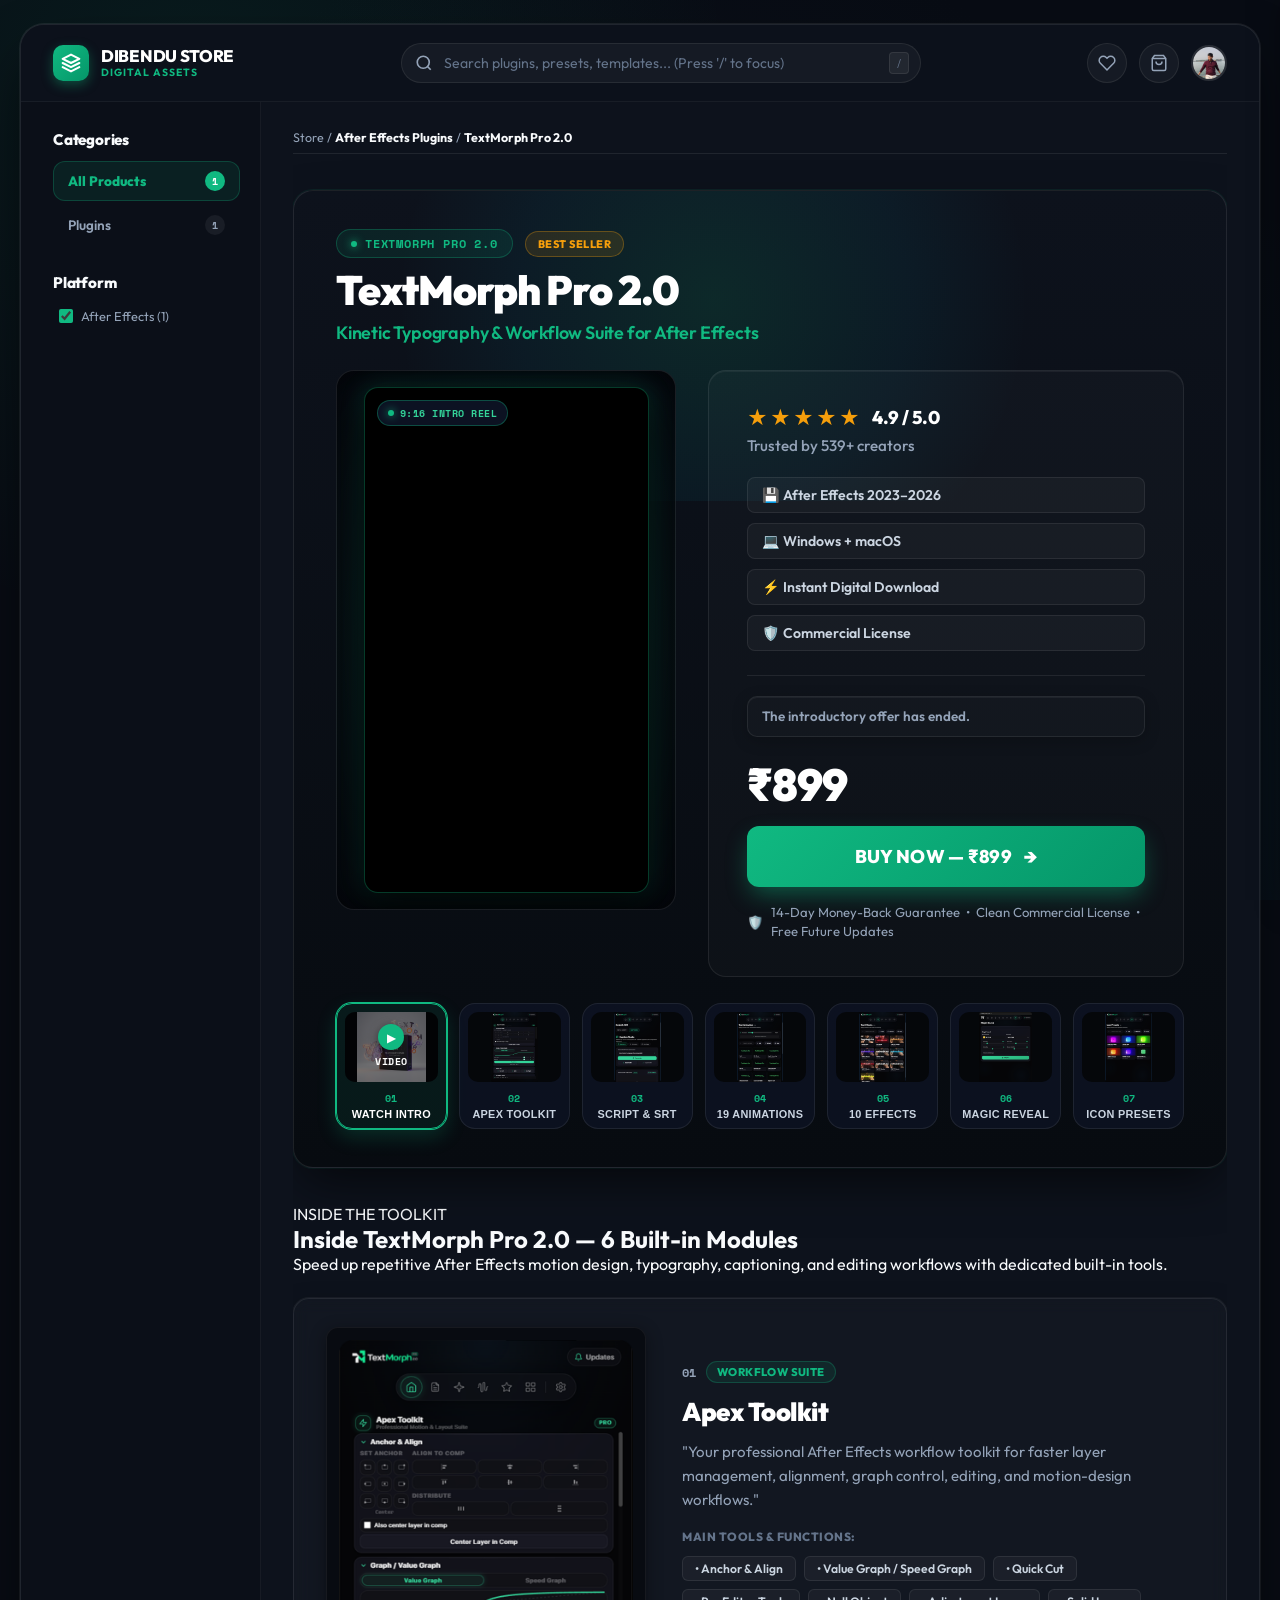
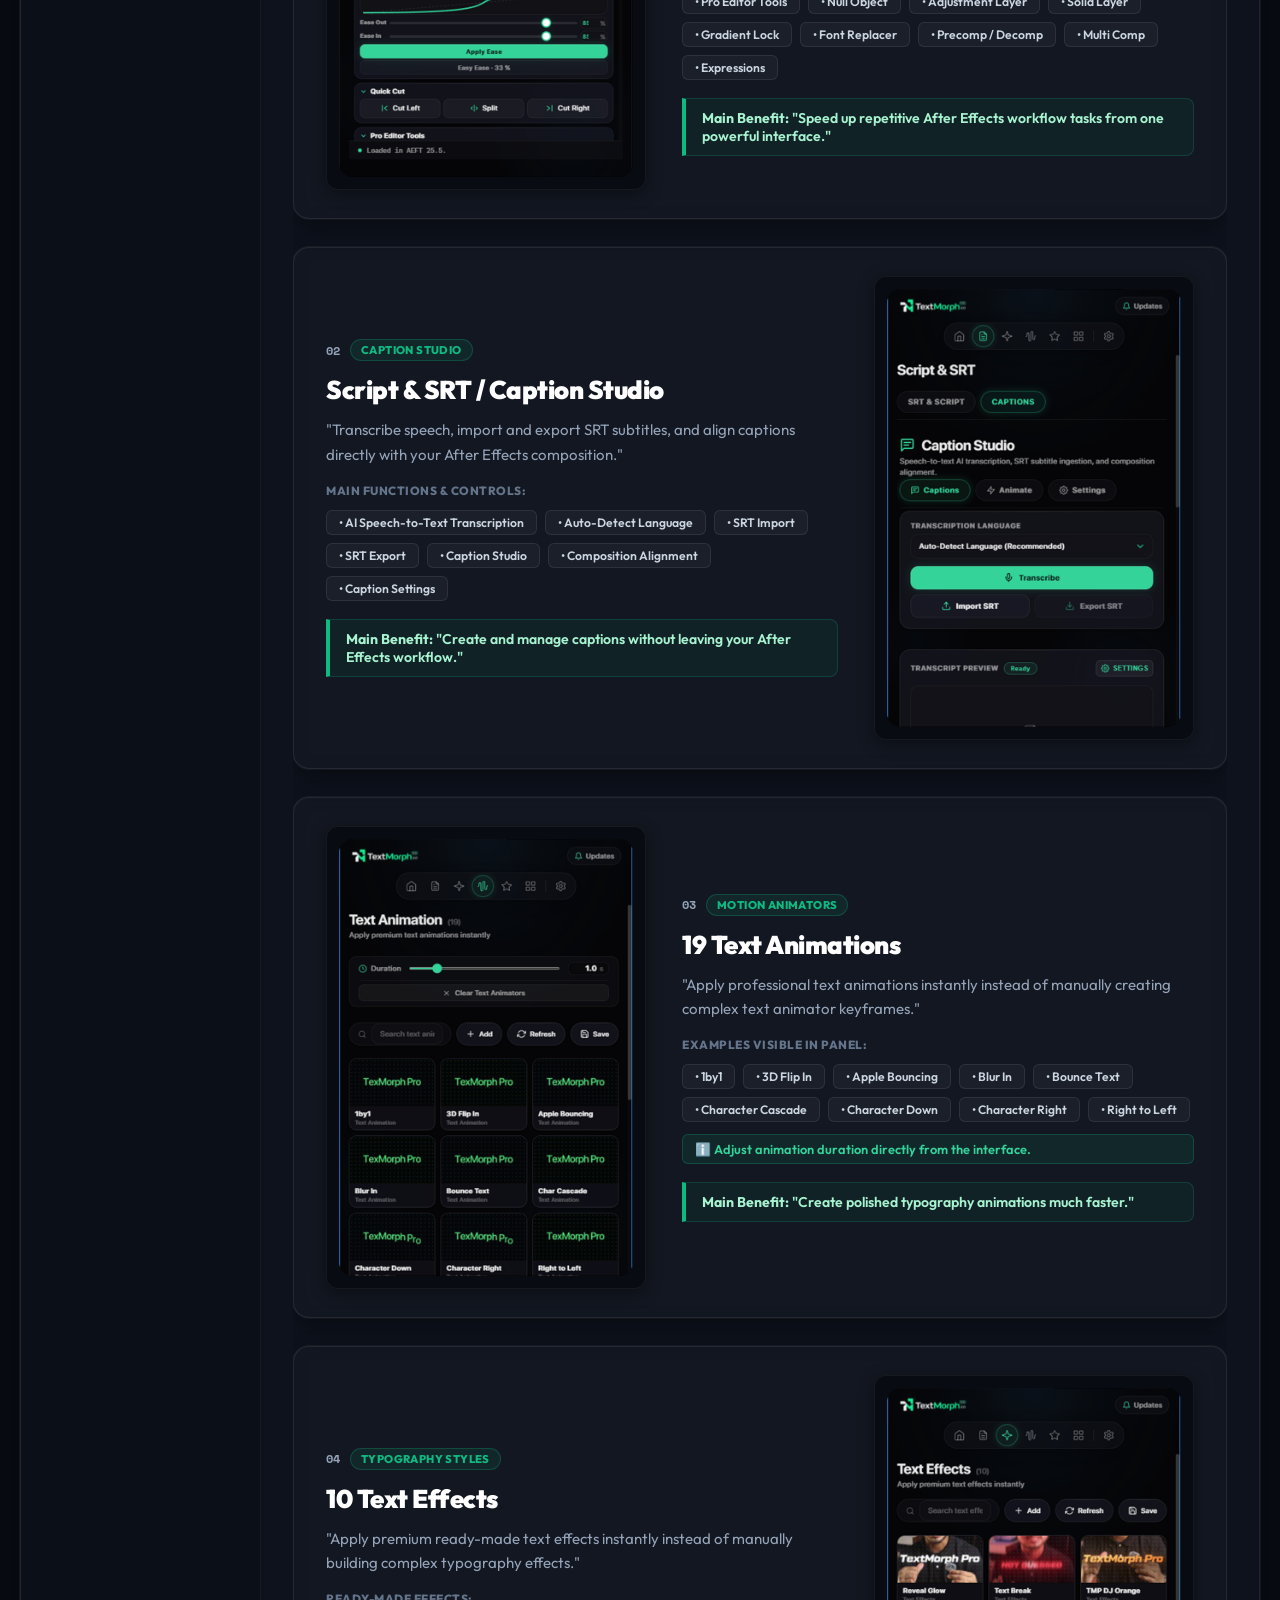
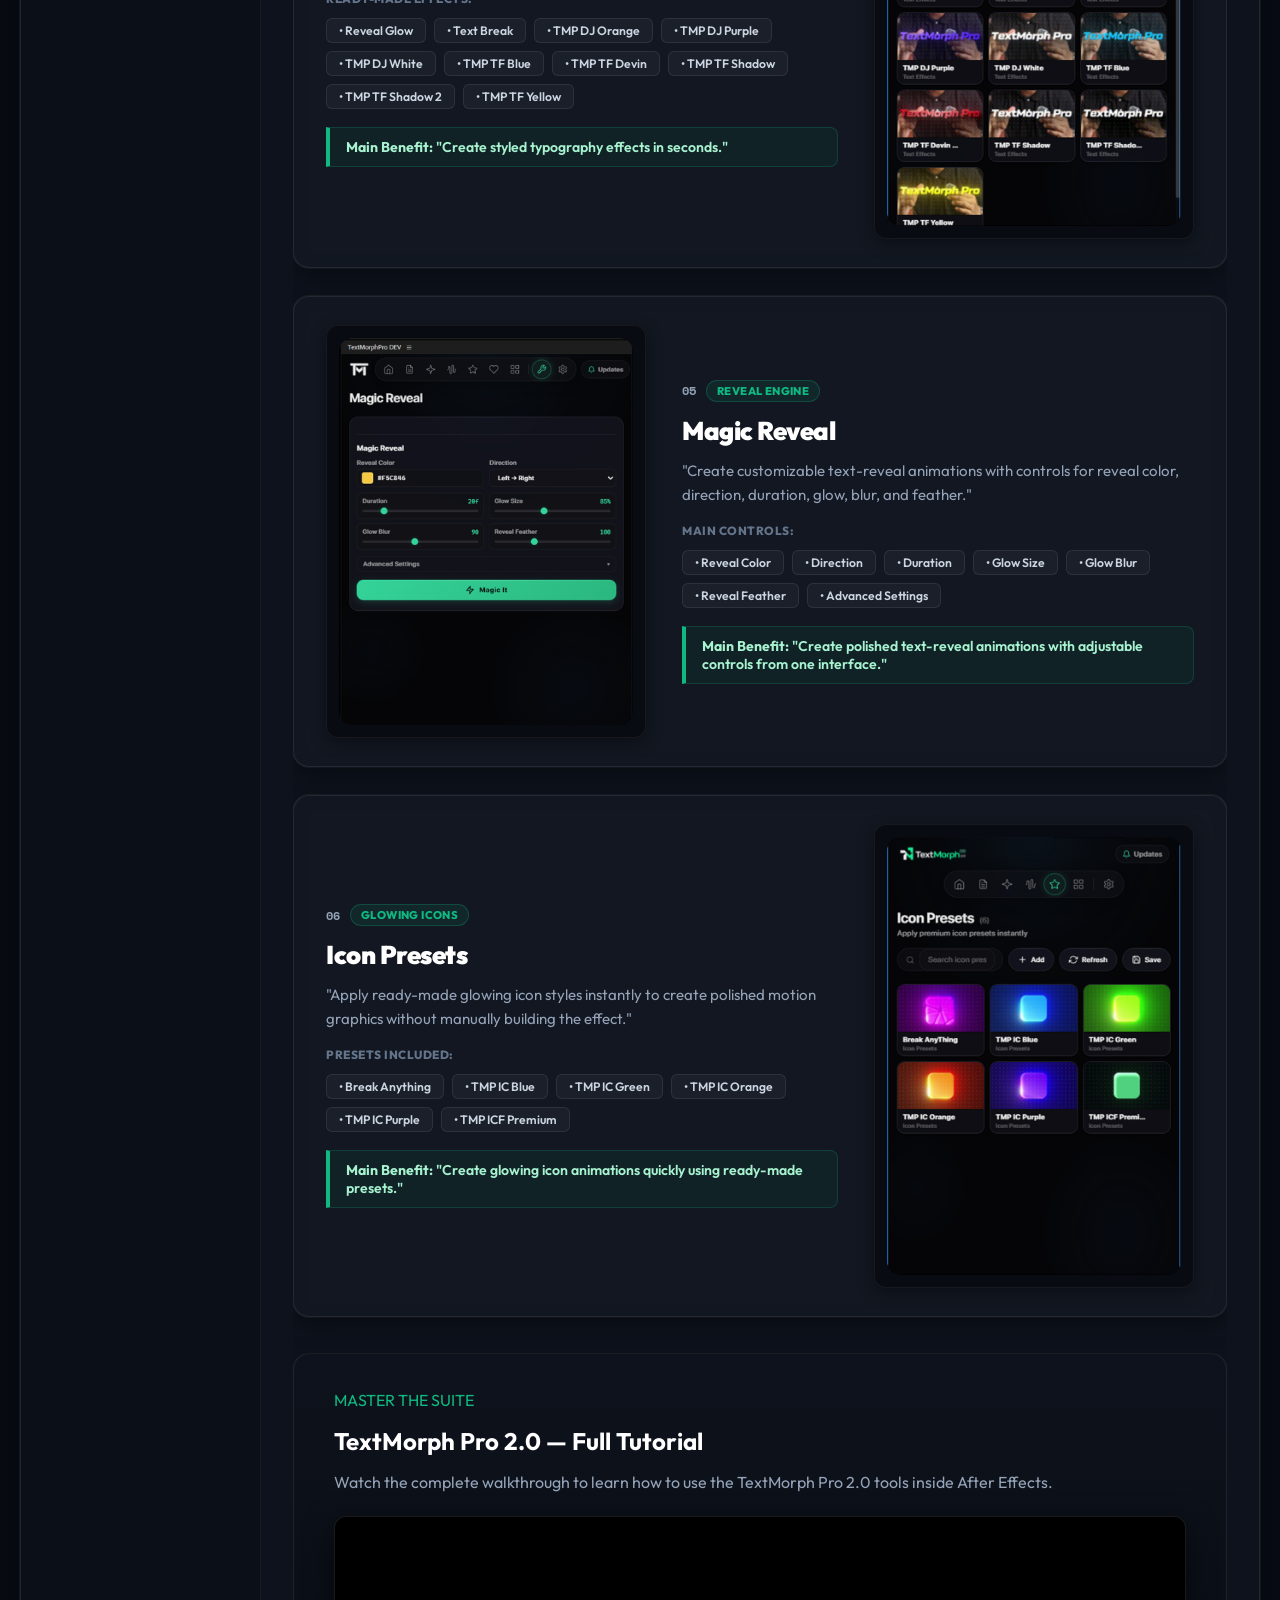
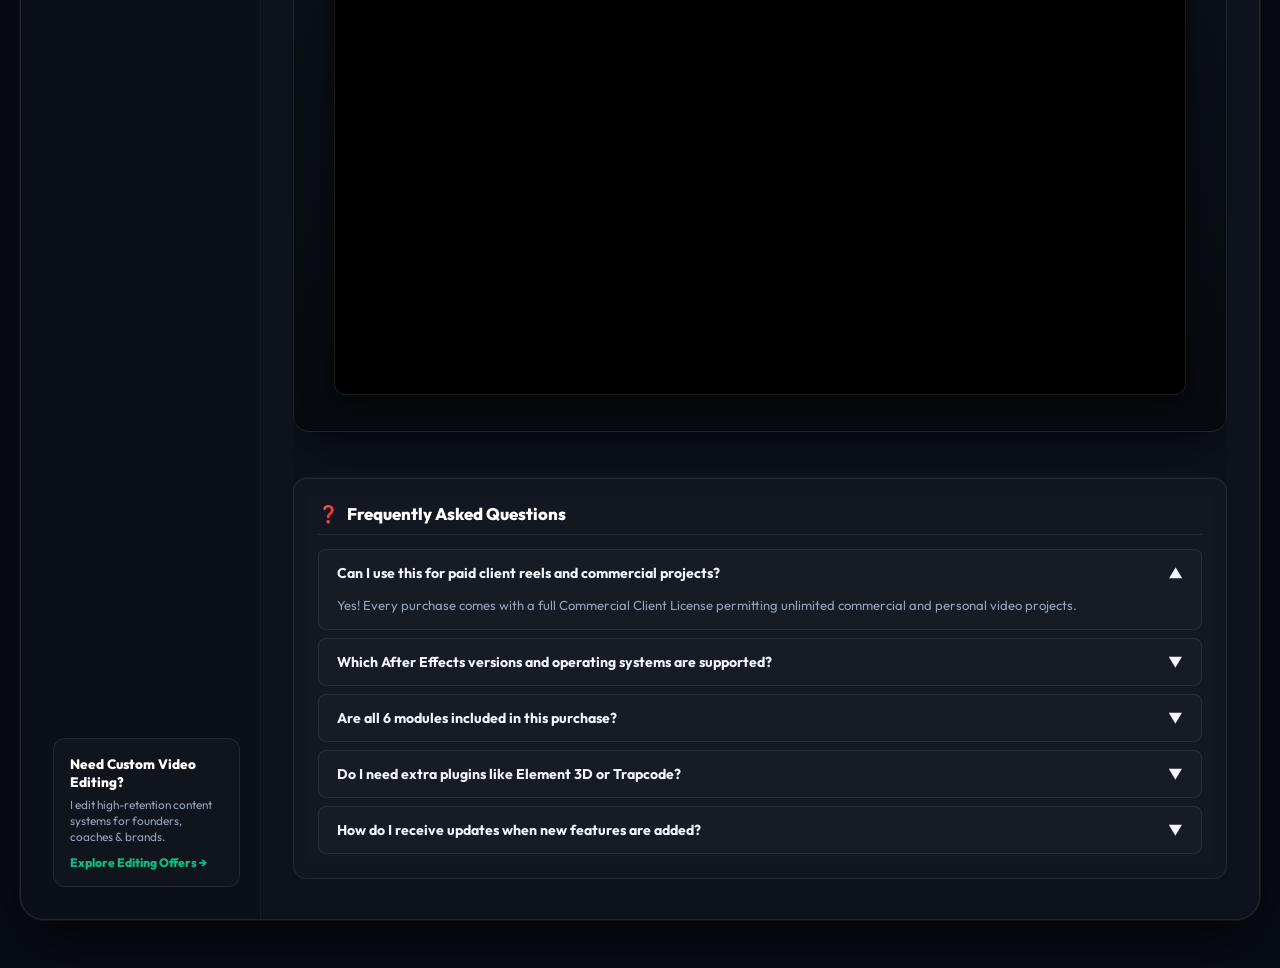
==== commit 3d16dd02: "Fix price display spacing and add demo purchase notification system for testing" ====
--- a/store/index.html
+++ b/store/index.html
@@ -13,7 +13,7 @@
     <link rel="preconnect" href="https://fonts.gstatic.com" crossorigin>
     <link href="https://fonts.googleapis.com/css2?family=Inter:wght@400;500;600;700;800&family=Outfit:wght@500;600;700;800;900&family=Space+Mono:wght@400;700&display=swap" rel="stylesheet">
     
-    <link rel="stylesheet" href="/store/store.css?v=6">
+    <link rel="stylesheet" href="/store/store.css?v=7">
 </head>
 <body class="store-body">
 
@@ -183,6 +183,6 @@
     </div>
 
     <!-- Script -->
-    <script src="/store/store.js?v=5"></script>
+    <script src="/store/store.js?v=7"></script>
 </body>
 </html>
--- a/store/store.css
+++ b/store/store.css
@@ -2415,39 +2415,72 @@
     border-top: 1px solid rgba(255, 255, 255, 0.08);
 }
 
+.price-row,
 .tm-price-row {
     display: flex;
     align-items: baseline;
-    gap: 14px;
+    gap: 16px;
     flex-wrap: wrap;
-}
-
+    margin: 4px 0 2px 0;
+}
+
+.sale-price,
 .tm-price-now {
-    font-size: clamp(2.4rem, 3.5vw, 3rem);
+    font-size: clamp(2.3rem, 3.5vw, 3rem);
     font-weight: 900;
     color: #ffffff;
     letter-spacing: -1px;
     line-height: 1;
-}
-
+    display: inline-block;
+}
+
+.original-price,
 .tm-price-was {
     font-size: 1.35rem;
     color: #64748b;
     text-decoration: line-through;
+    text-decoration-thickness: 2px;
     font-weight: 600;
-}
-
+    display: inline-block;
+    opacity: 0.85;
+}
+
+.discount-badge,
 .tm-price-discount {
-    font-family: var(--store-font-mono);
+    display: inline-flex;
+    align-items: center;
+    font-family: var(--store-font-mono, monospace);
     font-size: 0.8rem;
     font-weight: 800;
     color: #10b981;
     background: rgba(16, 185, 129, 0.12);
-    border: 1px solid rgba(16, 185, 129, 0.3);
+    border: 1px solid rgba(16, 185, 129, 0.35);
     padding: 4px 10px;
     border-radius: 6px;
     letter-spacing: 0.5px;
     text-transform: uppercase;
+    line-height: 1.2;
+}
+
+.tm-card-price-row {
+    display: inline-flex;
+    align-items: baseline;
+    gap: 8px;
+    flex-wrap: wrap;
+}
+
+.tm-card-price-row .sale-price {
+    font-size: 1.35rem;
+    font-weight: 900;
+}
+
+.tm-card-price-row .original-price {
+    font-size: 0.95rem;
+}
+
+.tm-card-price-row .discount-badge {
+    font-size: 0.7rem;
+    padding: 2px 6px;
 }
 
 .tm-primary-buy-btn {
@@ -3361,5 +3394,180 @@
     }
 }
 
-
-
+/* ==========================================================================
+   TextMorph Pro - Real Sale Timer & Verified Purchase Notification Toast
+   ========================================================================== */
+
+.tm-sale-timer-wrap {
+    display: flex;
+    flex-direction: column;
+    gap: 8px;
+    padding: 10px 14px;
+    background: linear-gradient(135deg, rgba(16, 185, 129, 0.08) 0%, rgba(5, 150, 105, 0.03) 100%);
+    border: 1px solid rgba(16, 185, 129, 0.28);
+    border-radius: 10px;
+    box-shadow: 0 4px 16px rgba(0, 0, 0, 0.2), inset 0 1px 0 rgba(255, 255, 255, 0.05);
+    margin-bottom: 6px;
+    transition: all 0.3s ease;
+}
+
+.tm-sale-timer-wrap.expired {
+    background: rgba(255, 255, 255, 0.02);
+    border-color: rgba(255, 255, 255, 0.08);
+}
+
+.tm-sale-timer-badge {
+    display: inline-flex;
+    align-items: center;
+    gap: 8px;
+    font-size: 0.72rem;
+    font-weight: 800;
+    text-transform: uppercase;
+    letter-spacing: 0.8px;
+    color: #34d399;
+}
+
+.tm-sale-pulse {
+    width: 7px;
+    height: 7px;
+    border-radius: 50%;
+    background: #10b981;
+    box-shadow: 0 0 8px #10b981;
+    animation: tmPulse 1.8s infinite ease-in-out;
+}
+
+@keyframes tmPulse {
+    0%, 100% {
+        transform: scale(1);
+        opacity: 1;
+    }
+    50% {
+        transform: scale(1.4);
+        opacity: 0.4;
+    }
+}
+
+.tm-countdown-clock {
+    font-family: var(--store-font-mono, ui-monospace, SFMono-Regular, Menlo, Monaco, Consolas, monospace);
+    font-size: 1.15rem;
+    font-weight: 800;
+    color: #ffffff;
+    letter-spacing: 1px;
+    text-shadow: 0 0 12px rgba(16, 185, 129, 0.3);
+}
+
+.tm-sale-ended-notice {
+    font-size: 0.84rem;
+    font-weight: 600;
+    color: #94a3b8;
+    line-height: 1.4;
+}
+
+/* Purchase Notification Toast */
+.tm-purchase-toast {
+    position: fixed;
+    bottom: 24px;
+    left: 24px;
+    z-index: 99999;
+    display: flex;
+    align-items: center;
+    gap: 12px;
+    background: rgba(12, 17, 14, 0.94);
+    backdrop-filter: blur(16px);
+    -webkit-backdrop-filter: blur(16px);
+    border: 1px solid rgba(16, 185, 129, 0.3);
+    border-radius: 12px;
+    padding: 10px 16px 10px 12px;
+    box-shadow: 0 12px 36px rgba(0, 0, 0, 0.6), 0 0 20px rgba(16, 185, 129, 0.15);
+    max-width: 360px;
+    opacity: 0;
+    transform: translateY(20px) scale(0.96);
+    pointer-events: none;
+    transition: opacity 0.4s cubic-bezier(0.16, 1, 0.3, 1), transform 0.4s cubic-bezier(0.16, 1, 0.3, 1);
+}
+
+.tm-purchase-toast.visible {
+    opacity: 1;
+    transform: translateY(0) scale(1);
+    pointer-events: auto;
+}
+
+.tm-toast-icon {
+    width: 30px;
+    height: 30px;
+    border-radius: 50%;
+    background: rgba(16, 185, 129, 0.15);
+    border: 1px solid rgba(16, 185, 129, 0.4);
+    color: #34d399;
+    display: flex;
+    align-items: center;
+    justify-content: center;
+    font-size: 0.82rem;
+    font-weight: 800;
+    flex-shrink: 0;
+}
+
+.tm-toast-content {
+    display: flex;
+    flex-direction: column;
+    gap: 2px;
+    min-width: 0;
+}
+
+.tm-toast-title {
+    font-size: 0.82rem;
+    font-weight: 700;
+    color: #ffffff;
+    line-height: 1.3;
+    white-space: nowrap;
+    overflow: hidden;
+    text-overflow: ellipsis;
+}
+
+.tm-toast-meta {
+    font-size: 0.72rem;
+    font-weight: 500;
+    color: #94a3b8;
+    line-height: 1.2;
+}
+
+@media (max-width: 600px) {
+    .tm-purchase-toast {
+        left: 12px;
+        right: 12px;
+        bottom: 14px;
+        max-width: none;
+        padding: 8px 12px;
+    }
+    .tm-toast-title {
+        font-size: 0.78rem;
+    }
+    .tm-toast-meta {
+        font-size: 0.68rem;
+    }
+}
+
+.tm-demo-tag {
+    display: inline-block;
+    background: rgba(234, 179, 8, 0.18);
+    border: 1px solid rgba(234, 179, 8, 0.45);
+    color: #fde047;
+    font-size: 0.62rem;
+    font-weight: 800;
+    letter-spacing: 0.5px;
+    padding: 1px 5px;
+    border-radius: 4px;
+    text-transform: uppercase;
+    margin-right: 4px;
+    vertical-align: middle;
+}
+
+.tm-sale-flame {
+    font-size: 0.85rem;
+    display: inline-block;
+}
+
+
+
+
+
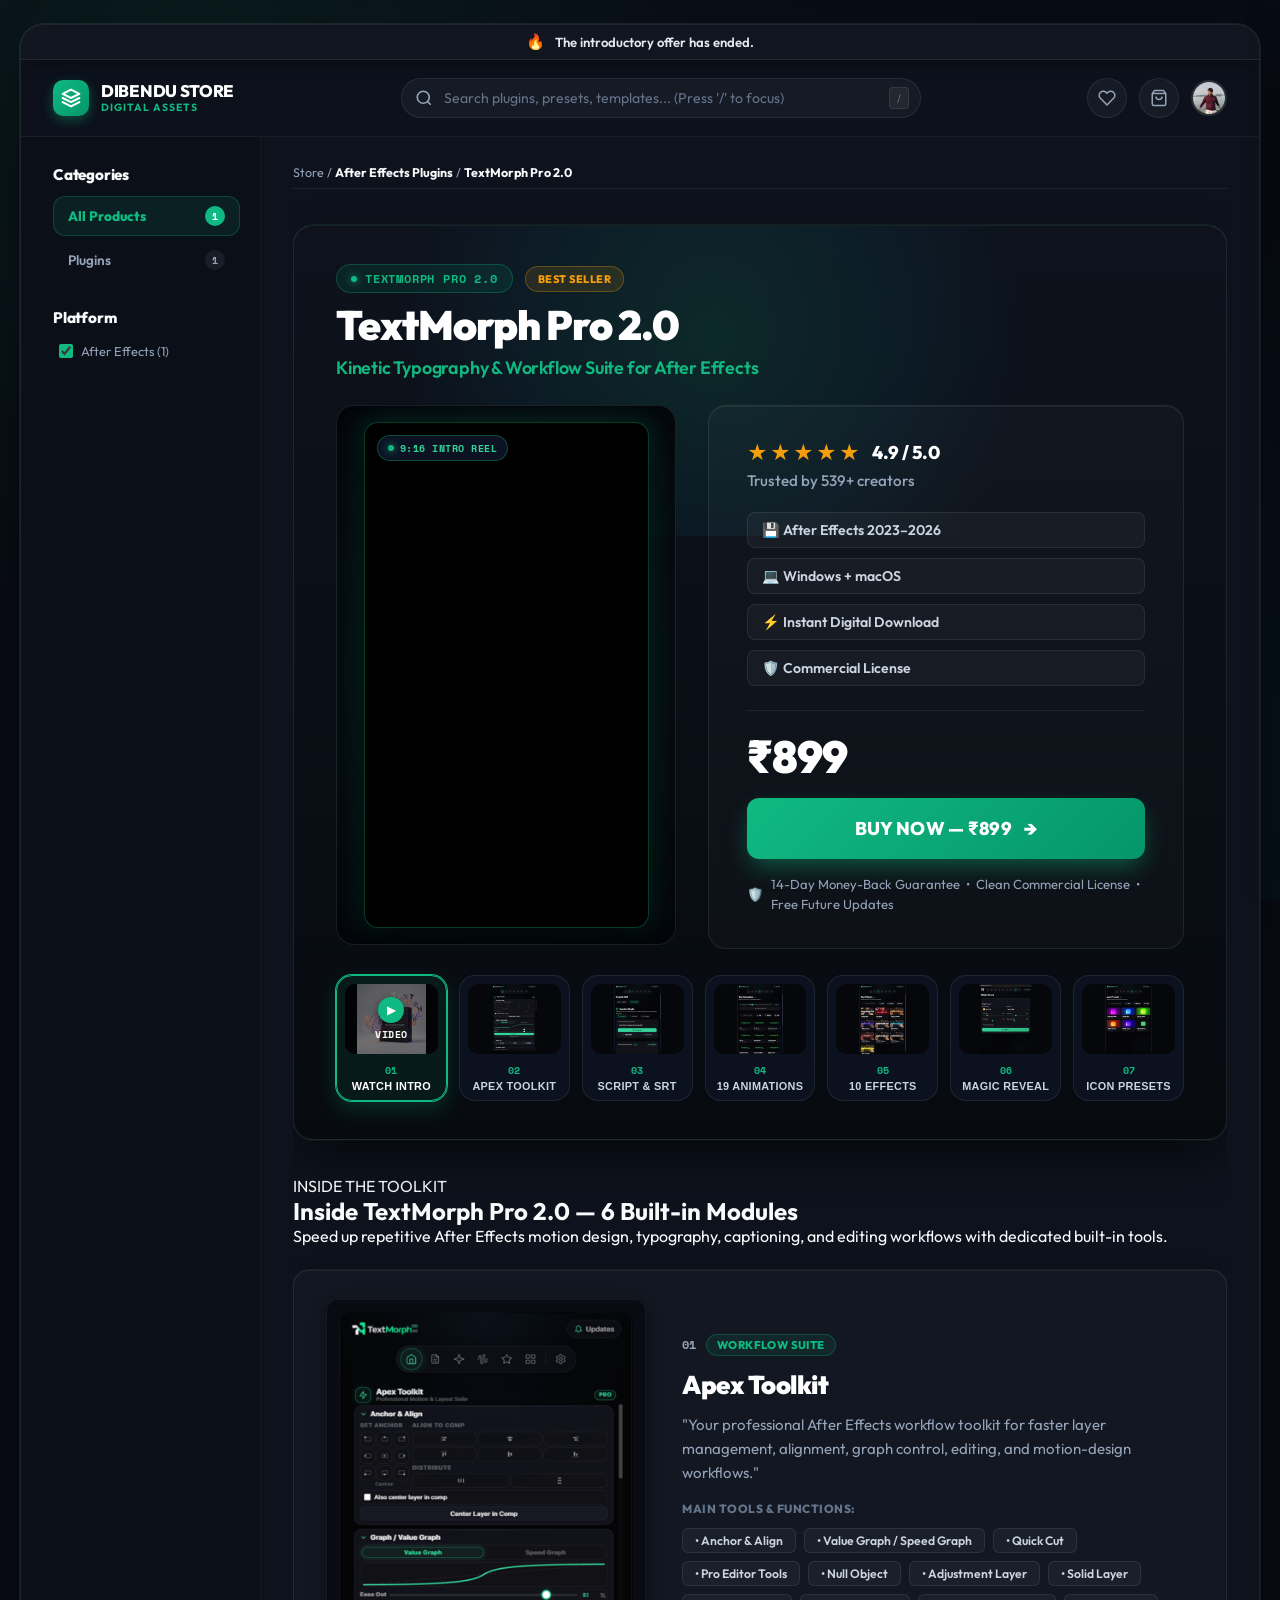
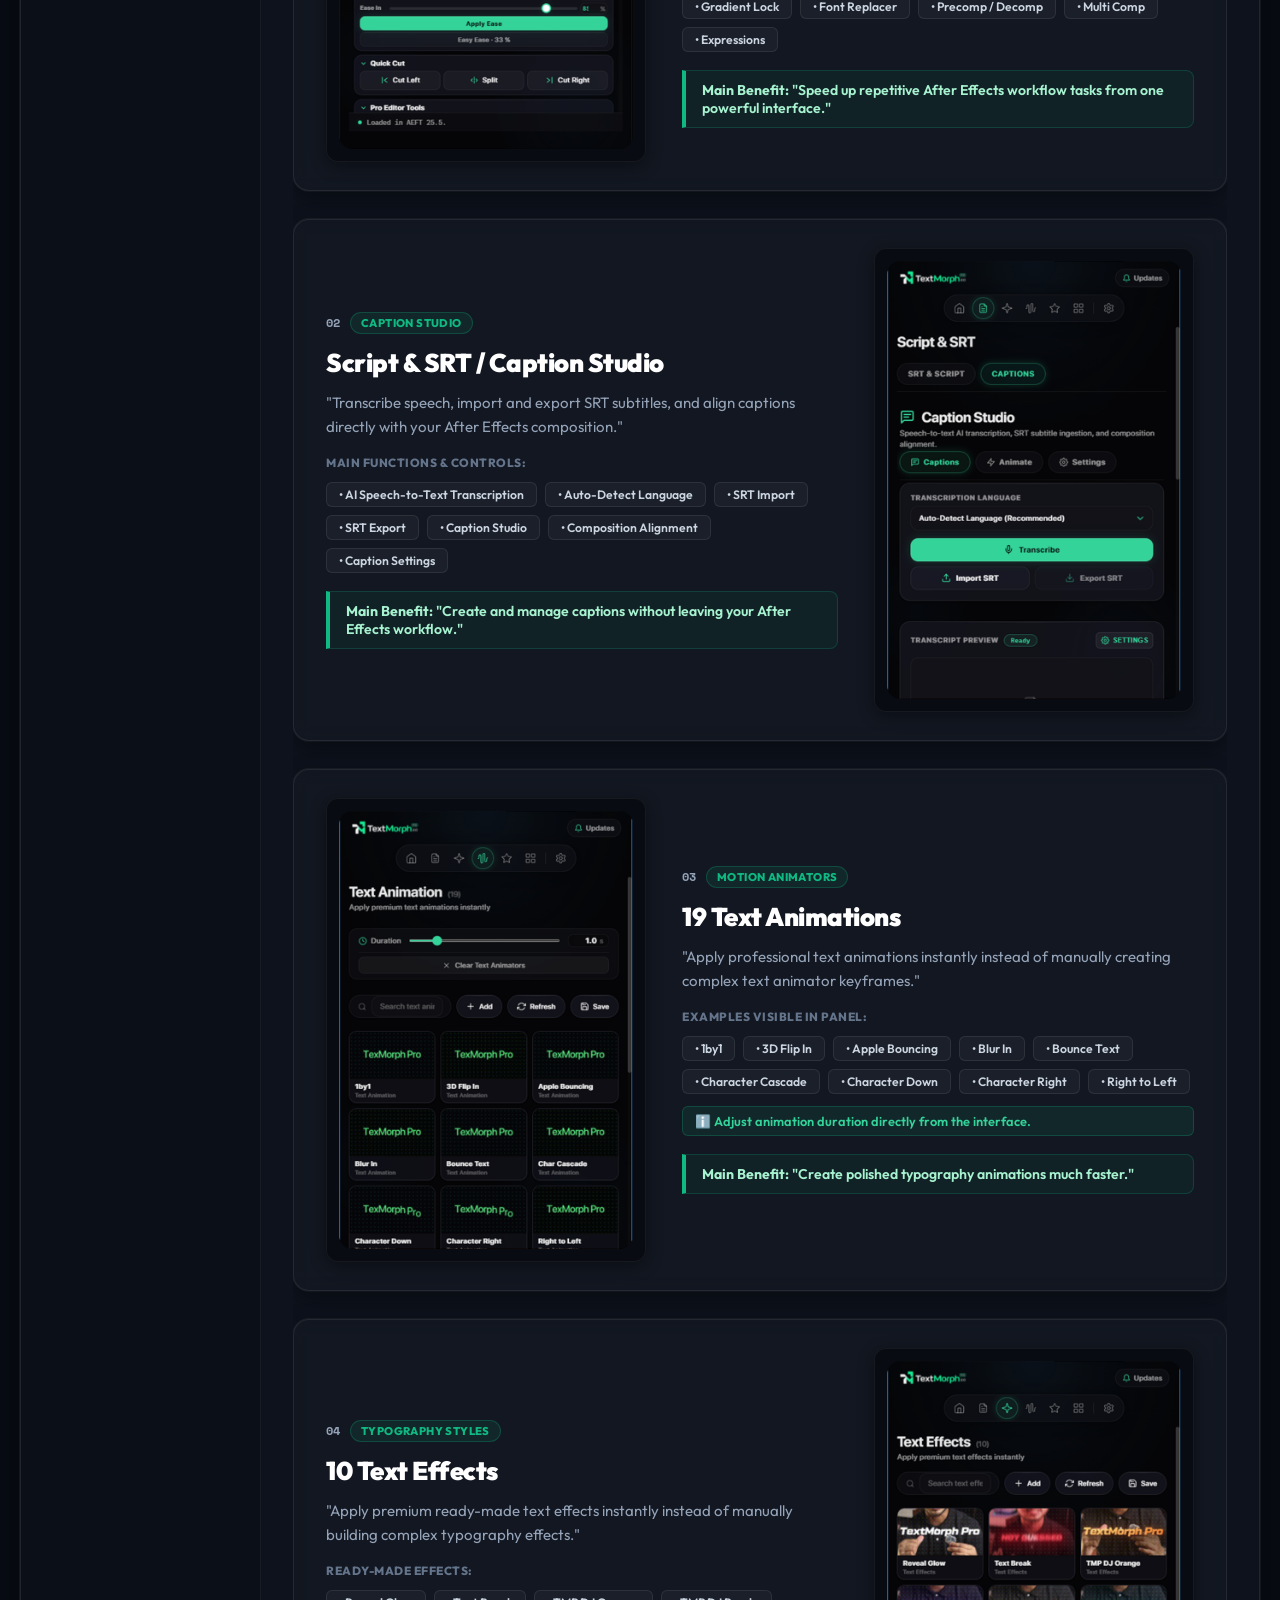
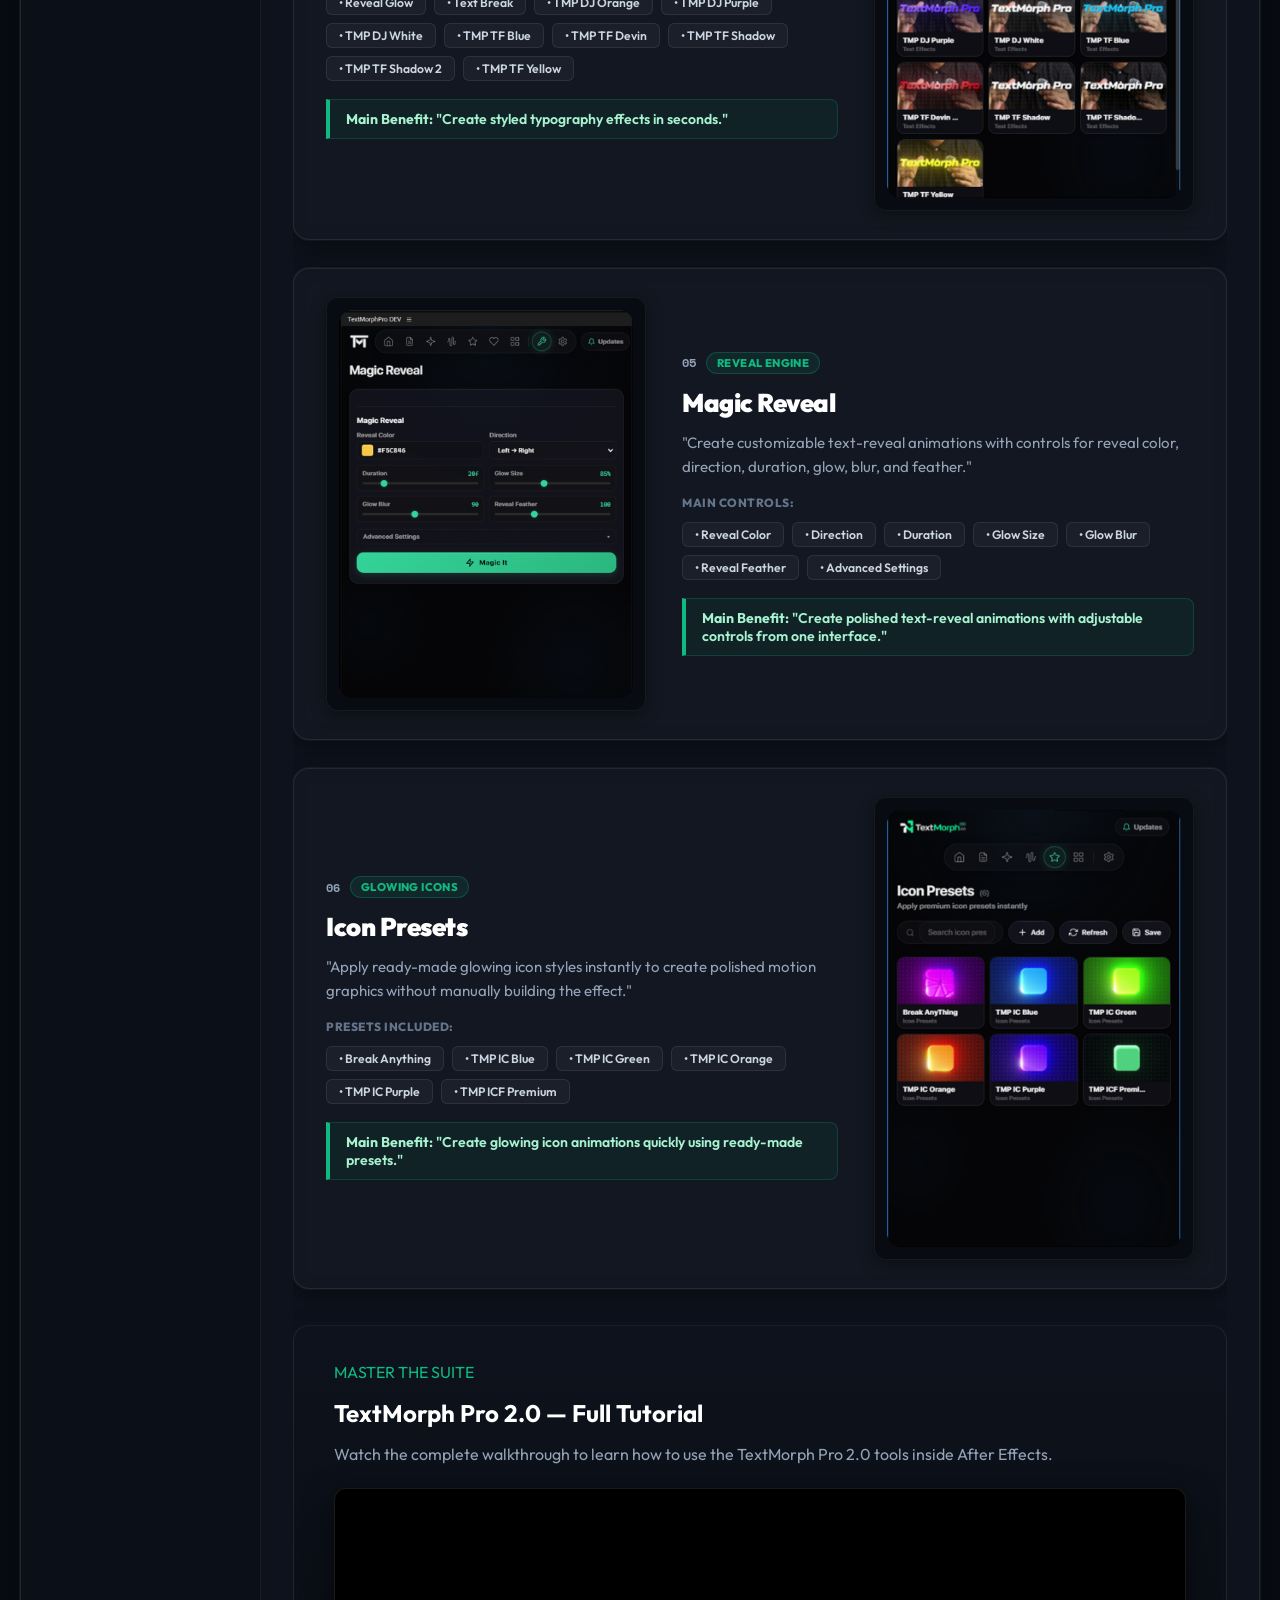
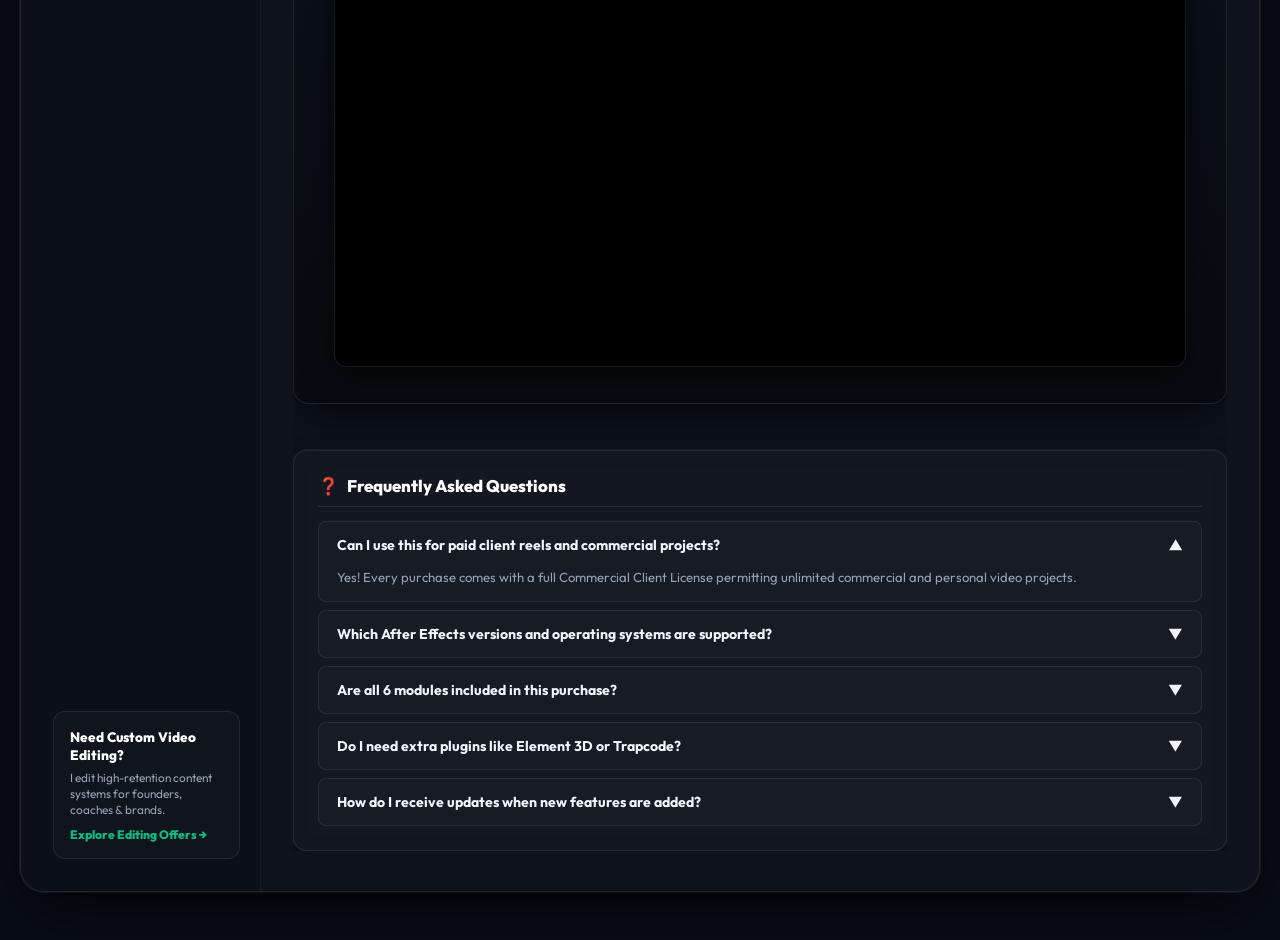
==== commit d9d2e9b9: "Fix discount badge to SAVE 89%, relocate countdown timer to top announcement bar above header, and r" ====
--- a/store/index.html
+++ b/store/index.html
@@ -19,6 +19,20 @@
 
     <!-- Centered Modern SaaS Dashboard Shell -->
     <div class="store-shell">
+
+        <!-- ==================== TOP SALE ANNOUNCEMENT BAR ==================== -->
+        <div class="store-sale-banner" id="storeSaleBanner">
+            <div class="store-sale-banner-content">
+                <span class="sale-banner-flame">🔥</span>
+                <span class="sale-banner-tag">INTRODUCTORY OFFER</span>
+                <span class="sale-banner-divider">•</span>
+                <span class="sale-banner-countdown" id="topCountdownClock">ENDS IN 00:29:42</span>
+                <span class="sale-banner-divider">•</span>
+                <a href="#productDetailView" class="sale-banner-cta" id="saleBannerCtaLink">
+                    GET TEXTMORPH PRO FOR <span class="price-val-target">₹99</span> →
+                </a>
+            </div>
+        </div>
 
         <!-- ==================== TOP NAVIGATION BAR ==================== -->
         <header class="store-topbar">
--- a/store/store.css
+++ b/store/store.css
@@ -3395,90 +3395,101 @@
 }
 
 /* ==========================================================================
-   TextMorph Pro - Real Sale Timer & Verified Purchase Notification Toast
+   TextMorph Pro - Top Sale Banner & Verified Purchase Notification Toast
    ========================================================================== */
 
-.tm-sale-timer-wrap {
-    display: flex;
-    flex-direction: column;
-    gap: 8px;
-    padding: 10px 14px;
-    background: linear-gradient(135deg, rgba(16, 185, 129, 0.08) 0%, rgba(5, 150, 105, 0.03) 100%);
-    border: 1px solid rgba(16, 185, 129, 0.28);
-    border-radius: 10px;
-    box-shadow: 0 4px 16px rgba(0, 0, 0, 0.2), inset 0 1px 0 rgba(255, 255, 255, 0.05);
-    margin-bottom: 6px;
+/* Top Full-Width Sale Announcement Bar (Above Header) */
+.store-sale-banner {
+    width: 100%;
+    background: linear-gradient(90deg, rgba(16, 185, 129, 0.14) 0%, rgba(5, 150, 105, 0.08) 50%, rgba(16, 185, 129, 0.14) 100%);
+    border-bottom: 1px solid rgba(16, 185, 129, 0.28);
+    backdrop-filter: blur(12px);
+    -webkit-backdrop-filter: blur(12px);
+    padding: 9px 16px;
+    box-shadow: 0 4px 16px rgba(0, 0, 0, 0.25);
+    z-index: 100;
     transition: all 0.3s ease;
 }
 
-.tm-sale-timer-wrap.expired {
+.store-sale-banner.expired {
     background: rgba(255, 255, 255, 0.02);
-    border-color: rgba(255, 255, 255, 0.08);
-}
-
-.tm-sale-timer-badge {
-    display: inline-flex;
-    align-items: center;
-    gap: 8px;
-    font-size: 0.72rem;
+    border-bottom-color: rgba(255, 255, 255, 0.08);
+}
+
+.store-sale-banner-content {
+    max-width: 1360px;
+    margin: 0 auto;
+    display: flex;
+    align-items: center;
+    justify-content: center;
+    gap: 10px;
+    flex-wrap: wrap;
+    text-align: center;
+    font-size: 0.82rem;
+    font-weight: 600;
+    color: #e2e8f0;
+}
+
+.sale-banner-flame {
+    font-size: 0.95rem;
+    line-height: 1;
+}
+
+.sale-banner-tag {
+    font-size: 0.74rem;
     font-weight: 800;
     text-transform: uppercase;
     letter-spacing: 0.8px;
     color: #34d399;
 }
 
-.tm-sale-pulse {
-    width: 7px;
-    height: 7px;
-    border-radius: 50%;
-    background: #10b981;
-    box-shadow: 0 0 8px #10b981;
-    animation: tmPulse 1.8s infinite ease-in-out;
-}
-
-@keyframes tmPulse {
-    0%, 100% {
-        transform: scale(1);
-        opacity: 1;
-    }
-    50% {
-        transform: scale(1.4);
-        opacity: 0.4;
-    }
-}
-
-.tm-countdown-clock {
+.sale-banner-divider {
+    color: rgba(255, 255, 255, 0.25);
+    font-weight: 300;
+}
+
+.sale-banner-countdown {
     font-family: var(--store-font-mono, ui-monospace, SFMono-Regular, Menlo, Monaco, Consolas, monospace);
-    font-size: 1.15rem;
+    font-size: 0.88rem;
     font-weight: 800;
     color: #ffffff;
-    letter-spacing: 1px;
-    text-shadow: 0 0 12px rgba(16, 185, 129, 0.3);
-}
-
-.tm-sale-ended-notice {
-    font-size: 0.84rem;
-    font-weight: 600;
-    color: #94a3b8;
-    line-height: 1.4;
-}
-
-/* Purchase Notification Toast */
+    letter-spacing: 0.8px;
+    text-shadow: 0 0 12px rgba(16, 185, 129, 0.4);
+}
+
+.sale-banner-cta {
+    font-size: 0.78rem;
+    font-weight: 700;
+    color: #34d399;
+    text-decoration: none;
+    display: inline-flex;
+    align-items: center;
+    gap: 4px;
+    transition: color 0.2s ease, transform 0.2s ease;
+}
+
+.sale-banner-cta:hover {
+    color: #6ee7b7;
+    transform: translateX(2px);
+}
+
+/* Purchase Notification Toast — Premium Dark Glass & Green Glow */
 .tm-purchase-toast {
     position: fixed;
     bottom: 24px;
-    left: 24px;
+    right: 24px;
+    left: auto;
     z-index: 99999;
     display: flex;
     align-items: center;
     gap: 12px;
-    background: rgba(12, 17, 14, 0.94);
+    background: rgba(12, 17, 14, 0.95);
     backdrop-filter: blur(16px);
     -webkit-backdrop-filter: blur(16px);
-    border: 1px solid rgba(16, 185, 129, 0.3);
+    border: 1px solid rgba(16, 185, 129, 0.32);
     border-radius: 12px;
     padding: 10px 16px 10px 12px;
-    box-shadow: 0 12px 36px rgba(0, 0, 0, 0.6), 0 0 20px rgba(16, 185, 129, 0.15);
+    box-shadow: 0 12px 36px rgba(0, 0, 0, 0.65), 0 0 20px rgba(16, 185, 129, 0.15);
     max-width: 360px;
     opacity: 0;
     transform: translateY(20px) scale(0.96);
@@ -3493,8 +3504,8 @@
 }
 
 .tm-toast-icon {
-    width: 30px;
-    height: 30px;
+    width: 28px;
+    height: 28px;
     border-radius: 50%;
     background: rgba(16, 185, 129, 0.15);
     border: 1px solid rgba(16, 185, 129, 0.4);
@@ -3516,7 +3527,7 @@
 
 .tm-toast-title {
     font-size: 0.82rem;
-    font-weight: 700;
+    font-weight: 600;
     color: #ffffff;
     line-height: 1.3;
     white-space: nowrap;
@@ -3524,6 +3535,11 @@
     text-overflow: ellipsis;
 }
 
+.tm-toast-title strong {
+    font-weight: 800;
+    color: #34d399;
+}
+
 .tm-toast-meta {
     font-size: 0.72rem;
     font-weight: 500;
@@ -3532,10 +3548,26 @@
 }
 
 @media (max-width: 600px) {
+    .store-sale-banner {
+        padding: 7px 10px;
+    }
+    .store-sale-banner-content {
+        gap: 6px;
+        font-size: 0.74rem;
+    }
+    .sale-banner-tag {
+        font-size: 0.68rem;
+    }
+    .sale-banner-countdown {
+        font-size: 0.8rem;
+    }
+    .sale-banner-cta {
+        font-size: 0.72rem;
+    }
     .tm-purchase-toast {
         left: 12px;
         right: 12px;
-        bottom: 14px;
+        bottom: 16px;
         max-width: none;
         padding: 8px 12px;
     }
@@ -3547,27 +3579,8 @@
     }
 }
 
-.tm-demo-tag {
-    display: inline-block;
-    background: rgba(234, 179, 8, 0.18);
-    border: 1px solid rgba(234, 179, 8, 0.45);
-    color: #fde047;
-    font-size: 0.62rem;
-    font-weight: 800;
-    letter-spacing: 0.5px;
-    padding: 1px 5px;
-    border-radius: 4px;
-    text-transform: uppercase;
-    margin-right: 4px;
-    vertical-align: middle;
-}
-
-.tm-sale-flame {
-    font-size: 0.85rem;
-    display: inline-block;
-}
-
-
-
-
-
+
+
+
+
+
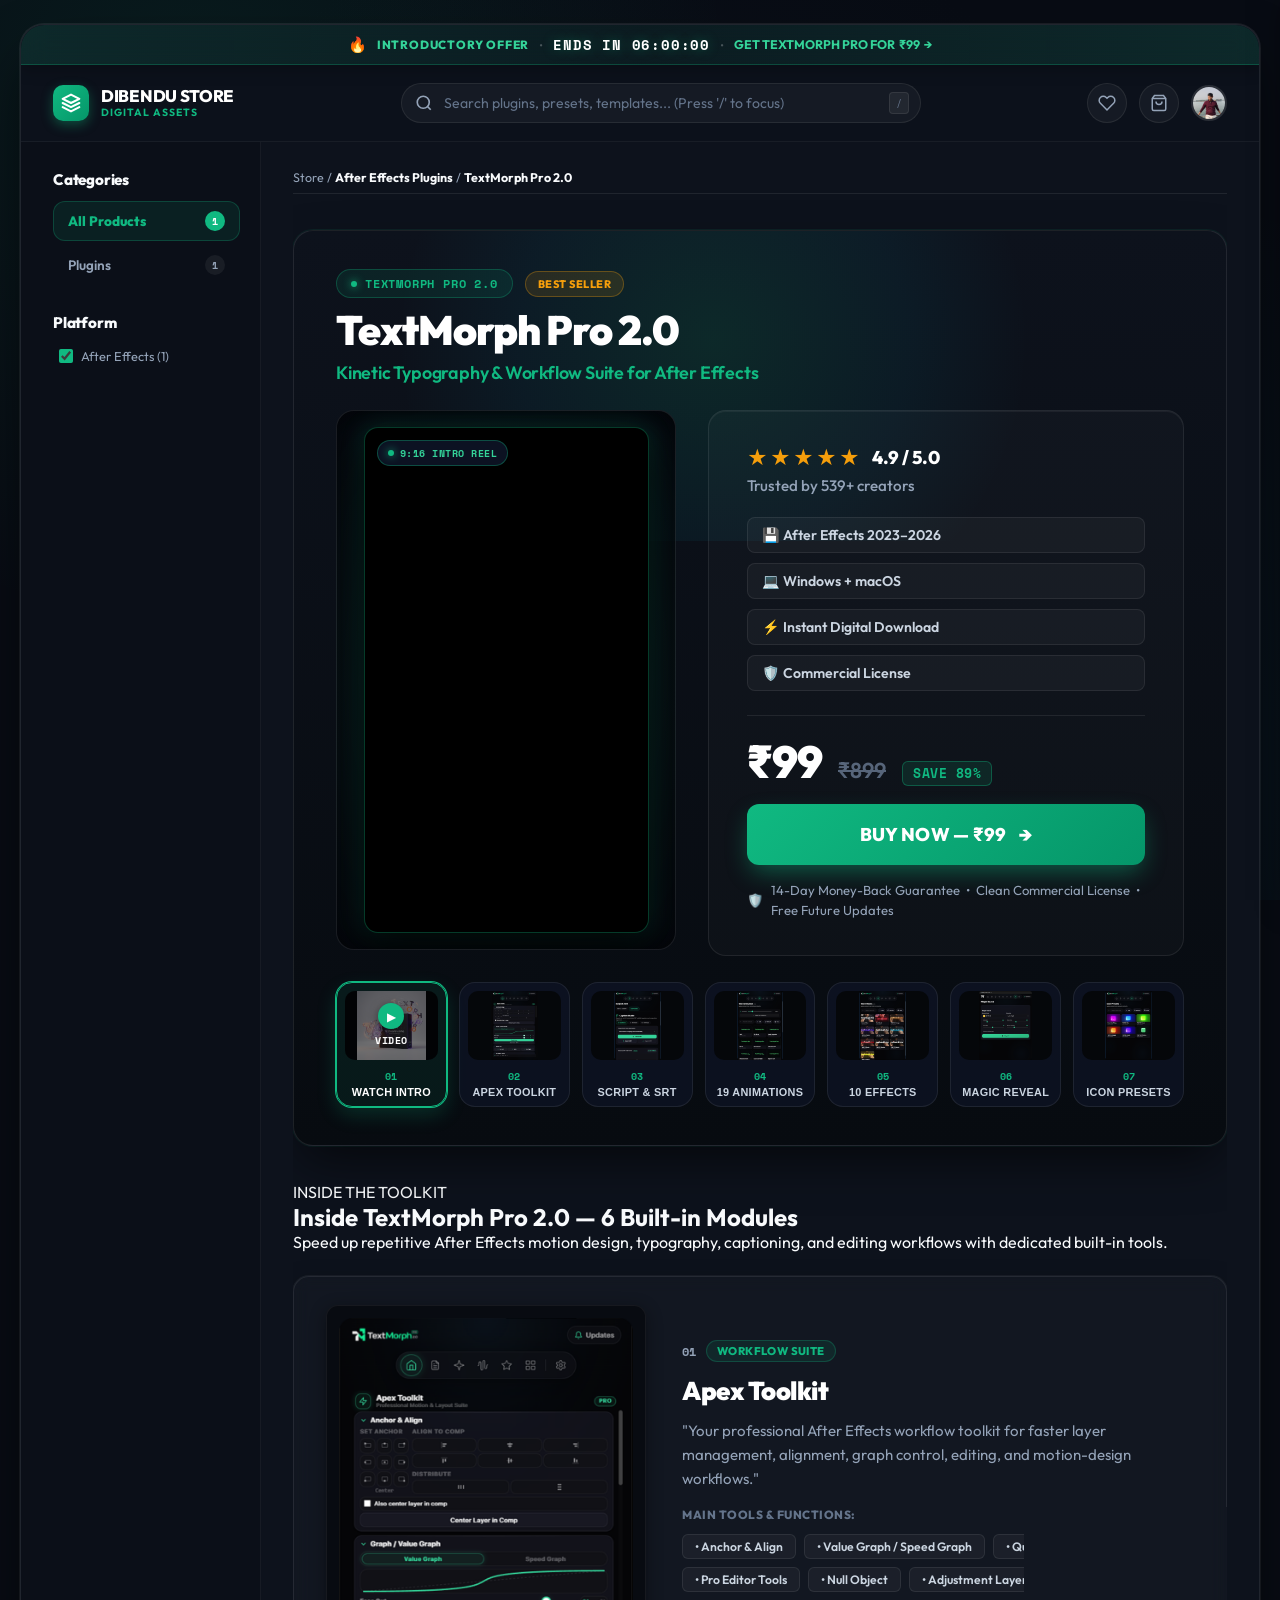
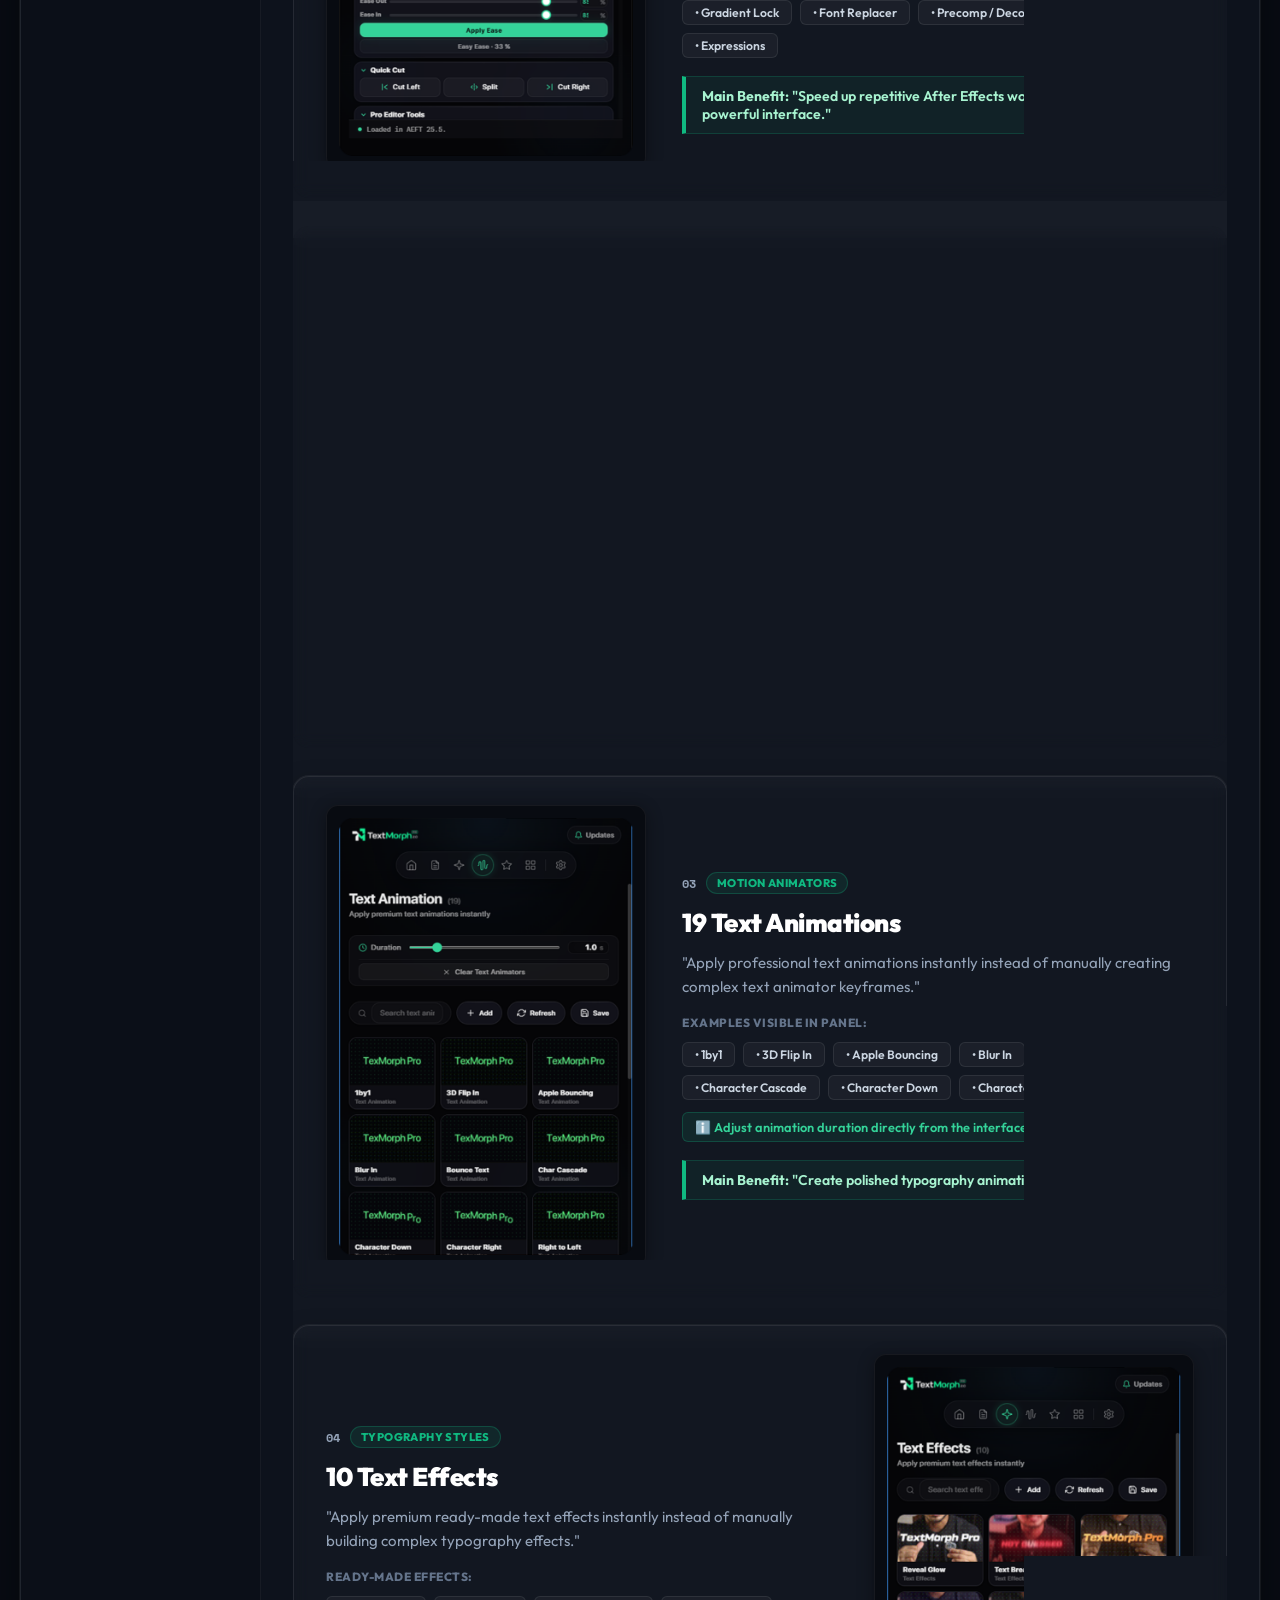
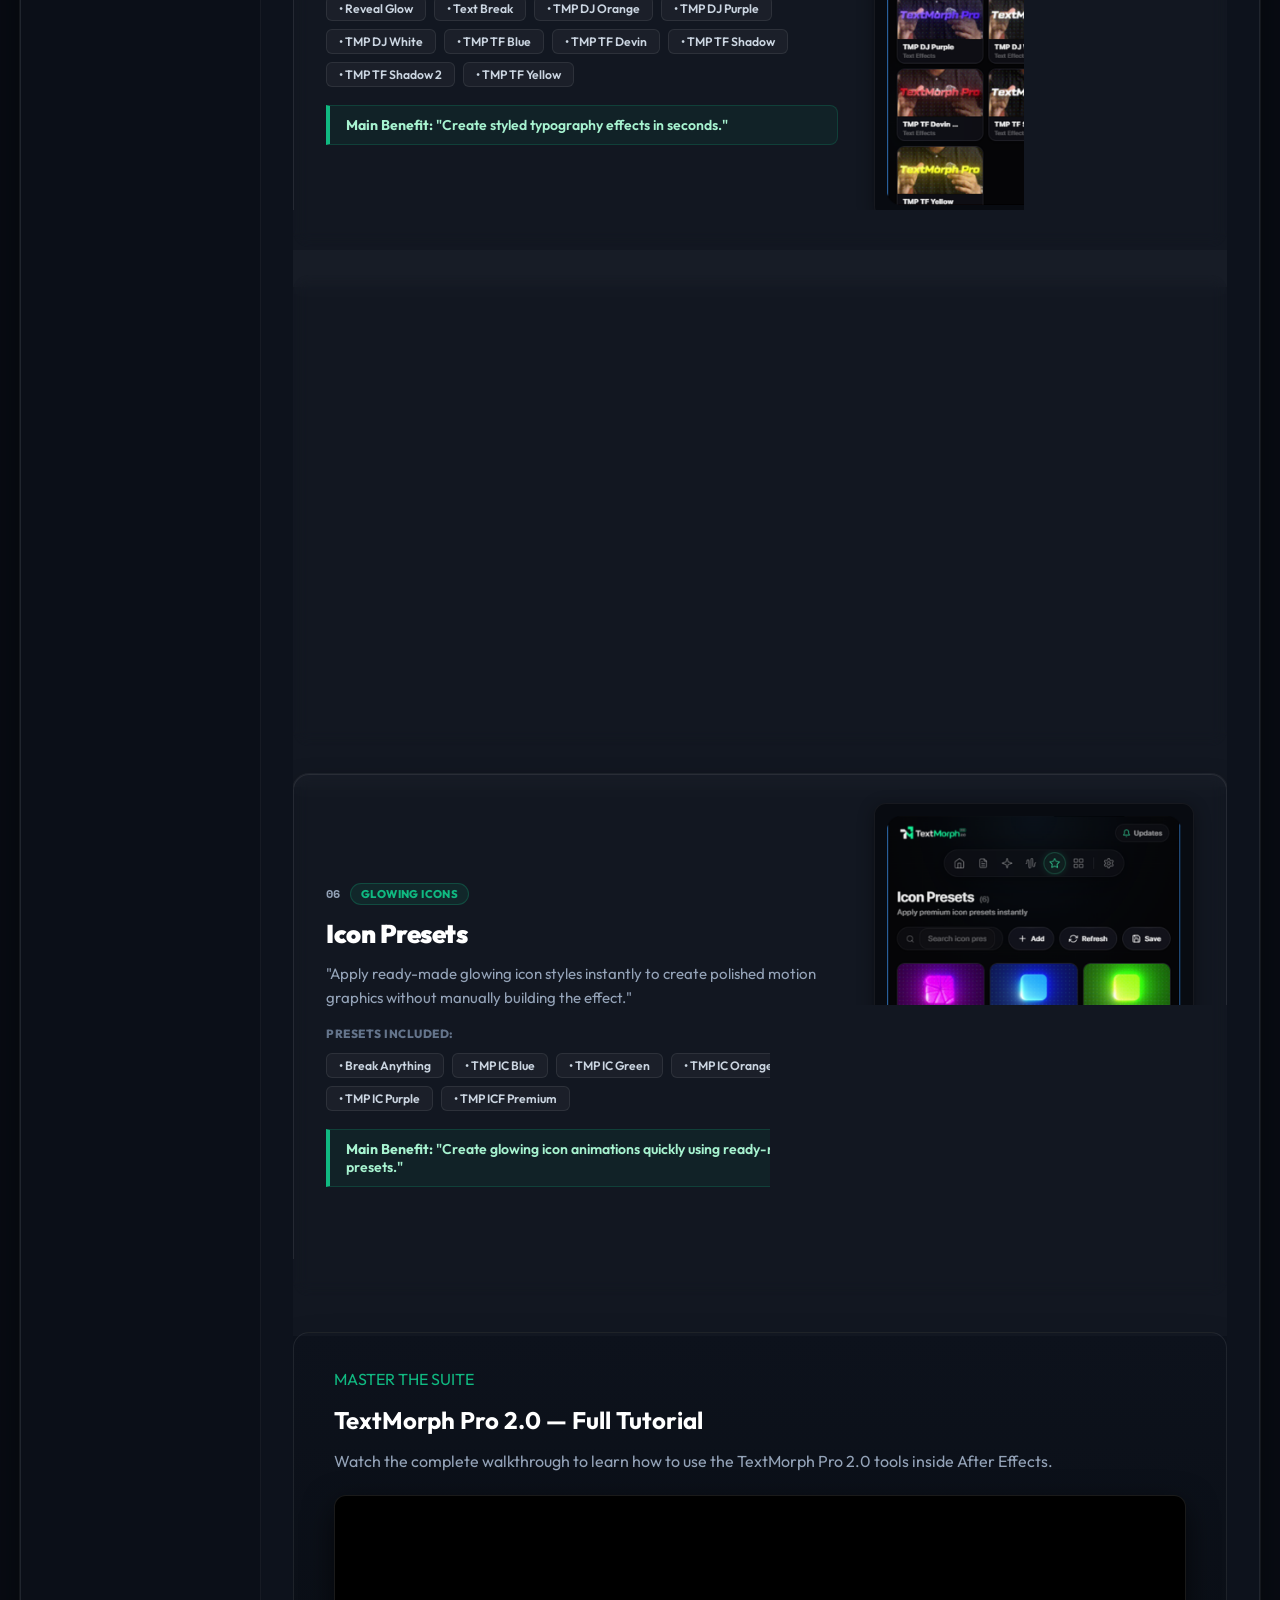
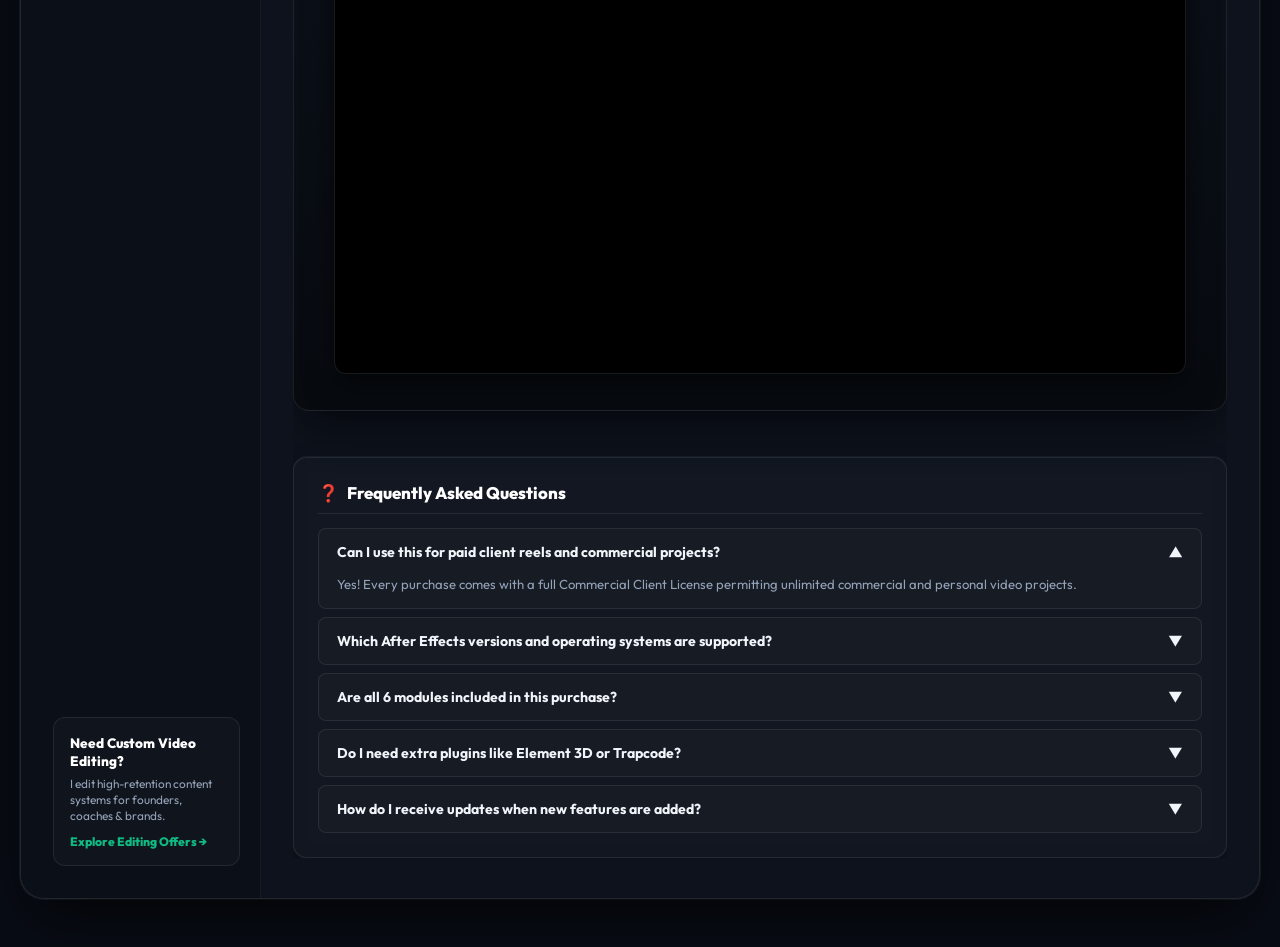
==== commit 0118c0e0: "Implement persistent per-visitor 6-hour introductory offer with server-side crypto validation" ====
--- a/store/index.html
+++ b/store/index.html
@@ -26,7 +26,7 @@
                 <span class="sale-banner-flame">🔥</span>
                 <span class="sale-banner-tag">INTRODUCTORY OFFER</span>
                 <span class="sale-banner-divider">•</span>
-                <span class="sale-banner-countdown" id="topCountdownClock">ENDS IN 00:29:42</span>
+                <span class="sale-banner-countdown" id="topCountdownClock">ENDS IN 05:59:42</span>
                 <span class="sale-banner-divider">•</span>
                 <a href="#productDetailView" class="sale-banner-cta" id="saleBannerCtaLink">
                     GET TEXTMORPH PRO FOR <span class="price-val-target">₹99</span> →
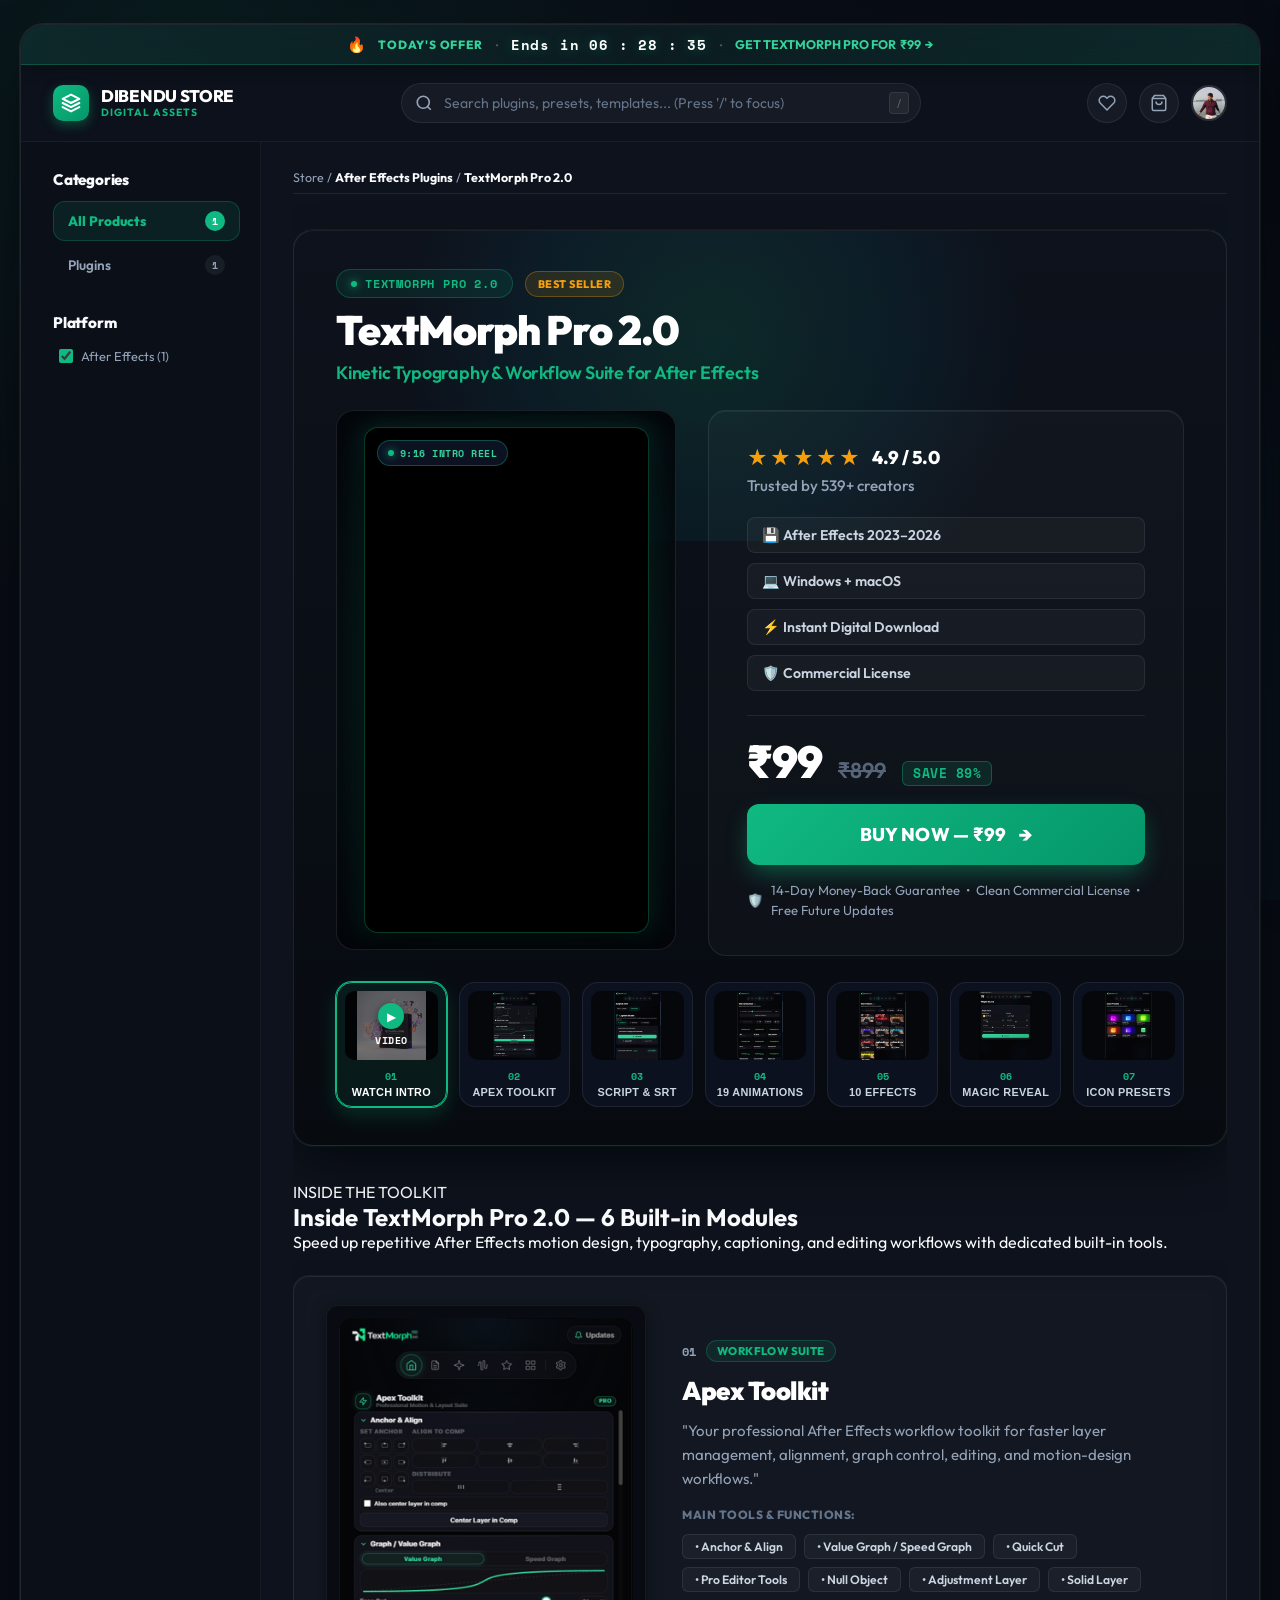
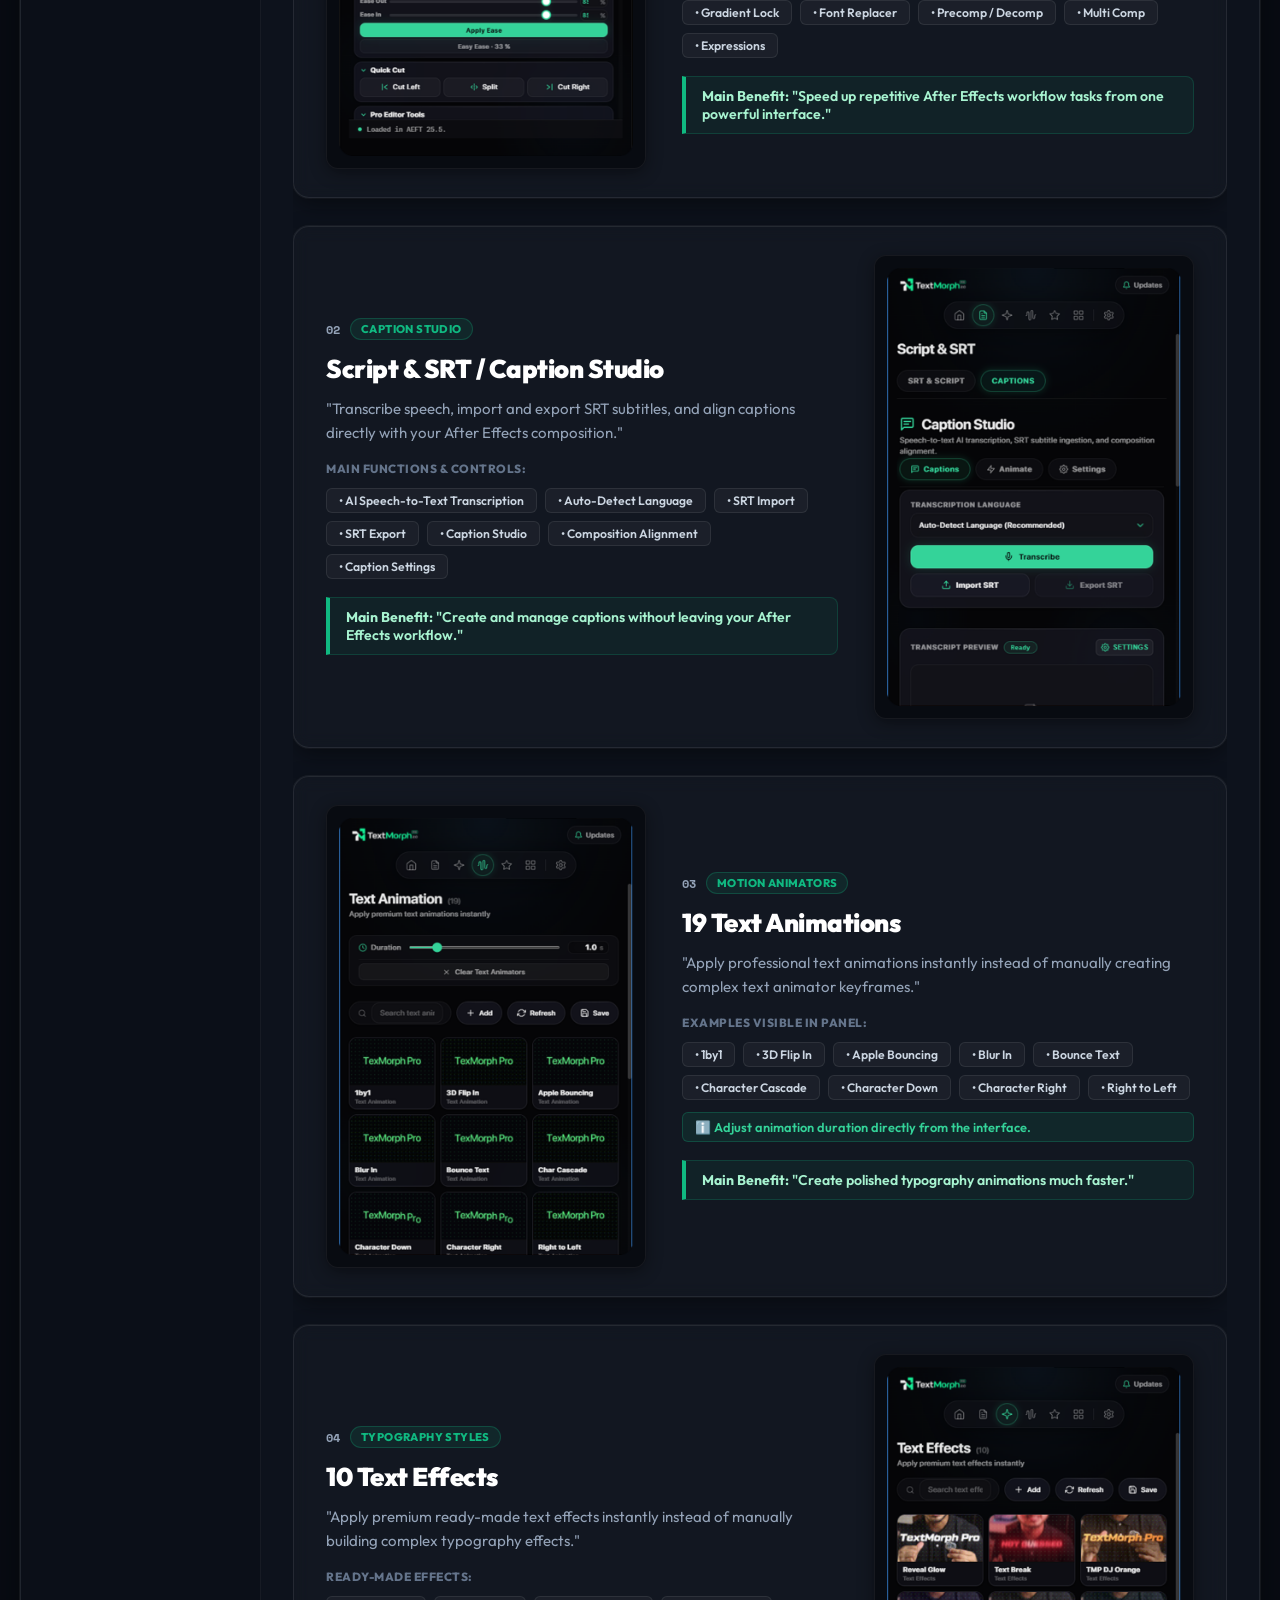
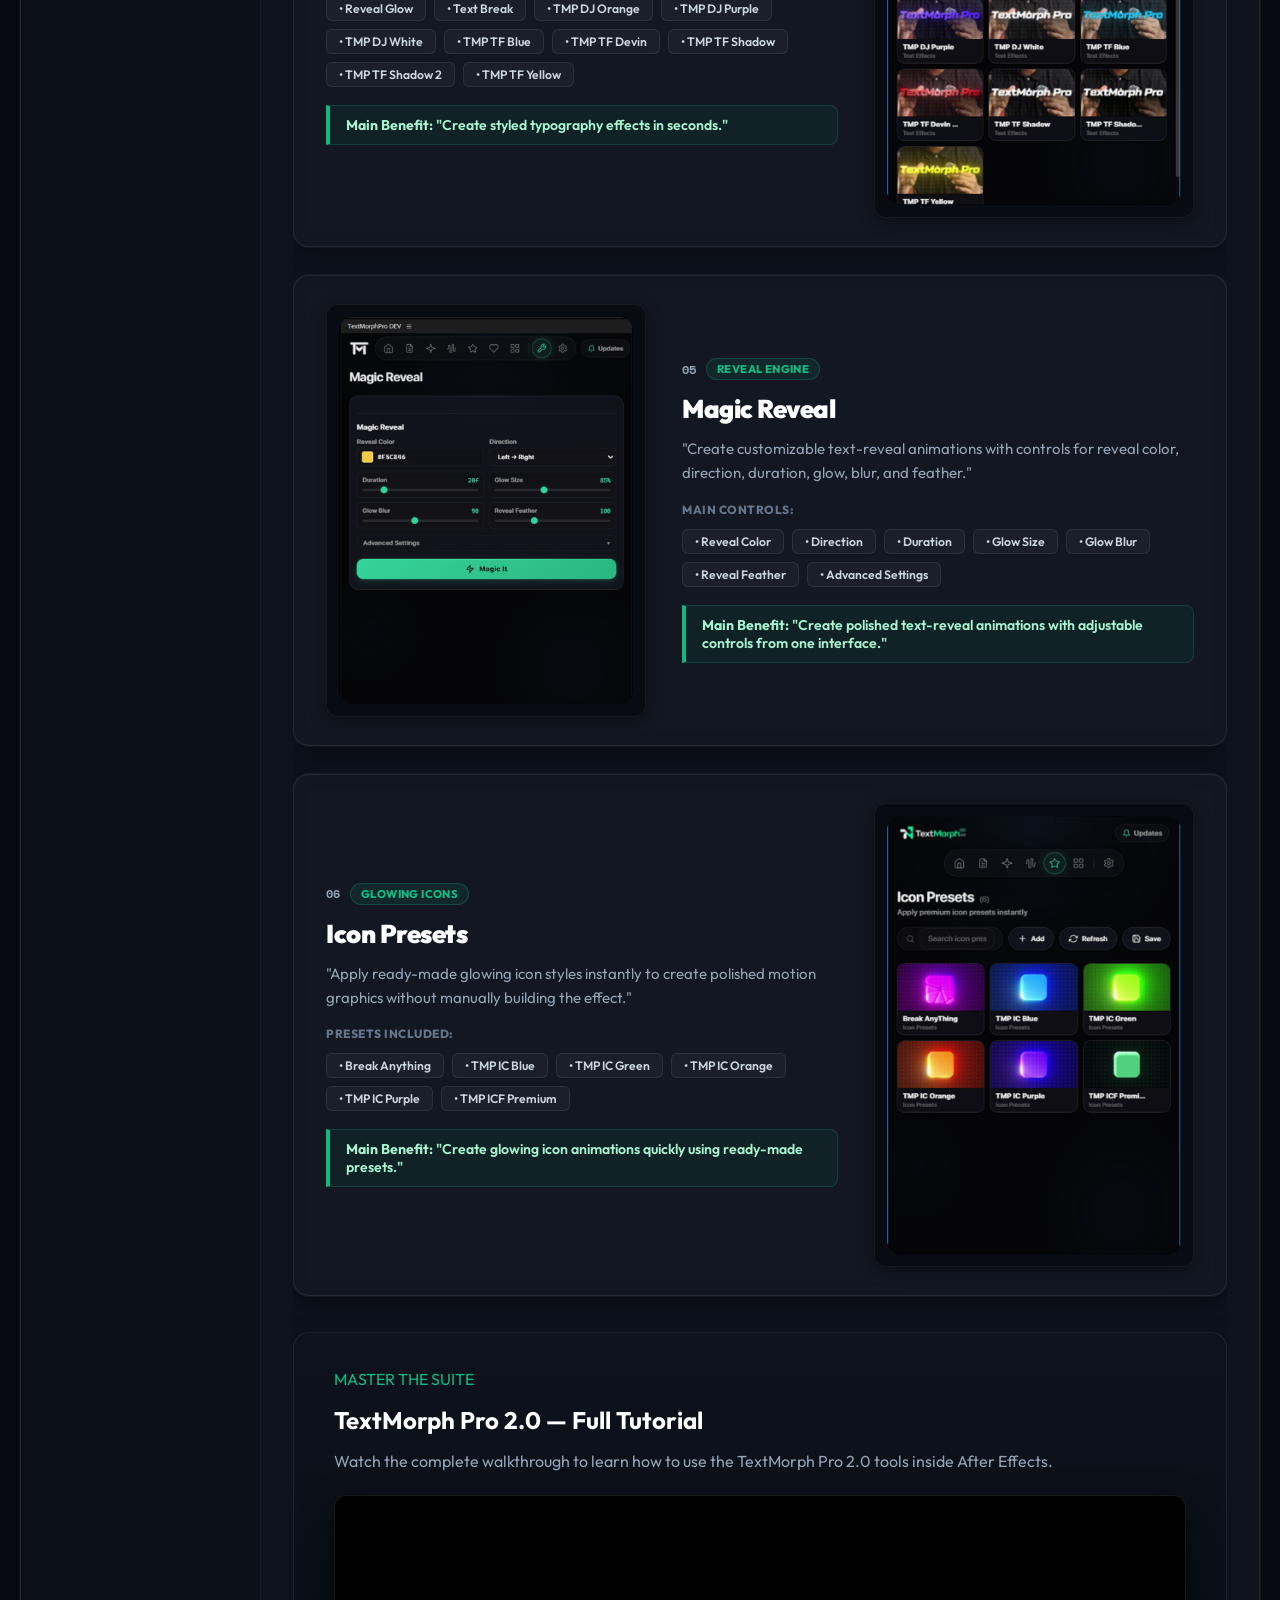
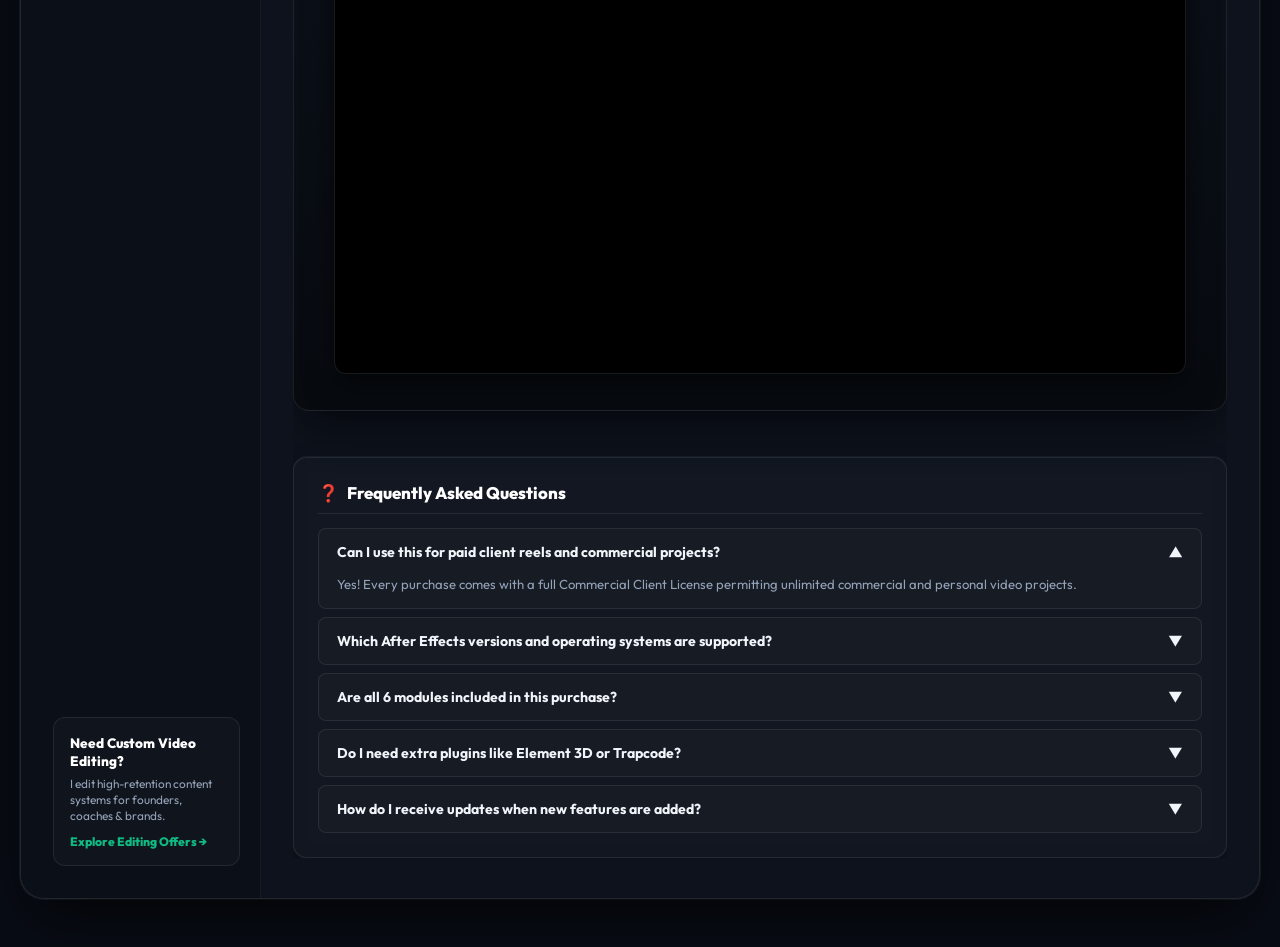
==== commit a48339a6: "Update TextMorph Pro 2.0 daily offer countdown banner with 6-10 hour daily reset timer" ====
--- a/store/index.html
+++ b/store/index.html
@@ -24,9 +24,9 @@
         <div class="store-sale-banner" id="storeSaleBanner">
             <div class="store-sale-banner-content">
                 <span class="sale-banner-flame">🔥</span>
-                <span class="sale-banner-tag">INTRODUCTORY OFFER</span>
+                <span class="sale-banner-tag">TODAY'S OFFER</span>
                 <span class="sale-banner-divider">•</span>
-                <span class="sale-banner-countdown" id="topCountdownClock">ENDS IN 05:59:42</span>
+                <span class="sale-banner-countdown" id="topCountdownClock">Ends in 08 : 24 : 17</span>
                 <span class="sale-banner-divider">•</span>
                 <a href="#productDetailView" class="sale-banner-cta" id="saleBannerCtaLink">
                     GET TEXTMORPH PRO FOR <span class="price-val-target">₹99</span> →
--- a/store/store.css
+++ b/store/store.css
@@ -3422,7 +3422,7 @@
     display: flex;
     align-items: center;
     justify-content: center;
-    gap: 10px;
+    gap: 8px 12px;
     flex-wrap: wrap;
     text-align: center;
     font-size: 0.82rem;
@@ -3433,6 +3433,8 @@
 .sale-banner-flame {
     font-size: 0.95rem;
     line-height: 1;
+    display: inline-flex;
+    align-items: center;
 }
 
 .sale-banner-tag {
@@ -3441,6 +3443,7 @@
     text-transform: uppercase;
     letter-spacing: 0.8px;
     color: #34d399;
+    white-space: nowrap;
 }
 
 .sale-banner-divider {
@@ -3455,6 +3458,7 @@
     color: #ffffff;
     letter-spacing: 0.8px;
     text-shadow: 0 0 12px rgba(16, 185, 129, 0.4);
+    white-space: nowrap;
 }
 
 .sale-banner-cta {
@@ -3465,6 +3469,7 @@
     display: inline-flex;
     align-items: center;
     gap: 4px;
+    white-space: nowrap;
     transition: color 0.2s ease, transform 0.2s ease;
 }
 
@@ -3549,17 +3554,18 @@
 
 @media (max-width: 600px) {
     .store-sale-banner {
-        padding: 7px 10px;
+        padding: 6px 8px;
     }
     .store-sale-banner-content {
-        gap: 6px;
+        gap: 4px 8px;
         font-size: 0.74rem;
+        line-height: 1.4;
     }
     .sale-banner-tag {
         font-size: 0.68rem;
     }
     .sale-banner-countdown {
-        font-size: 0.8rem;
+        font-size: 0.78rem;
     }
     .sale-banner-cta {
         font-size: 0.72rem;
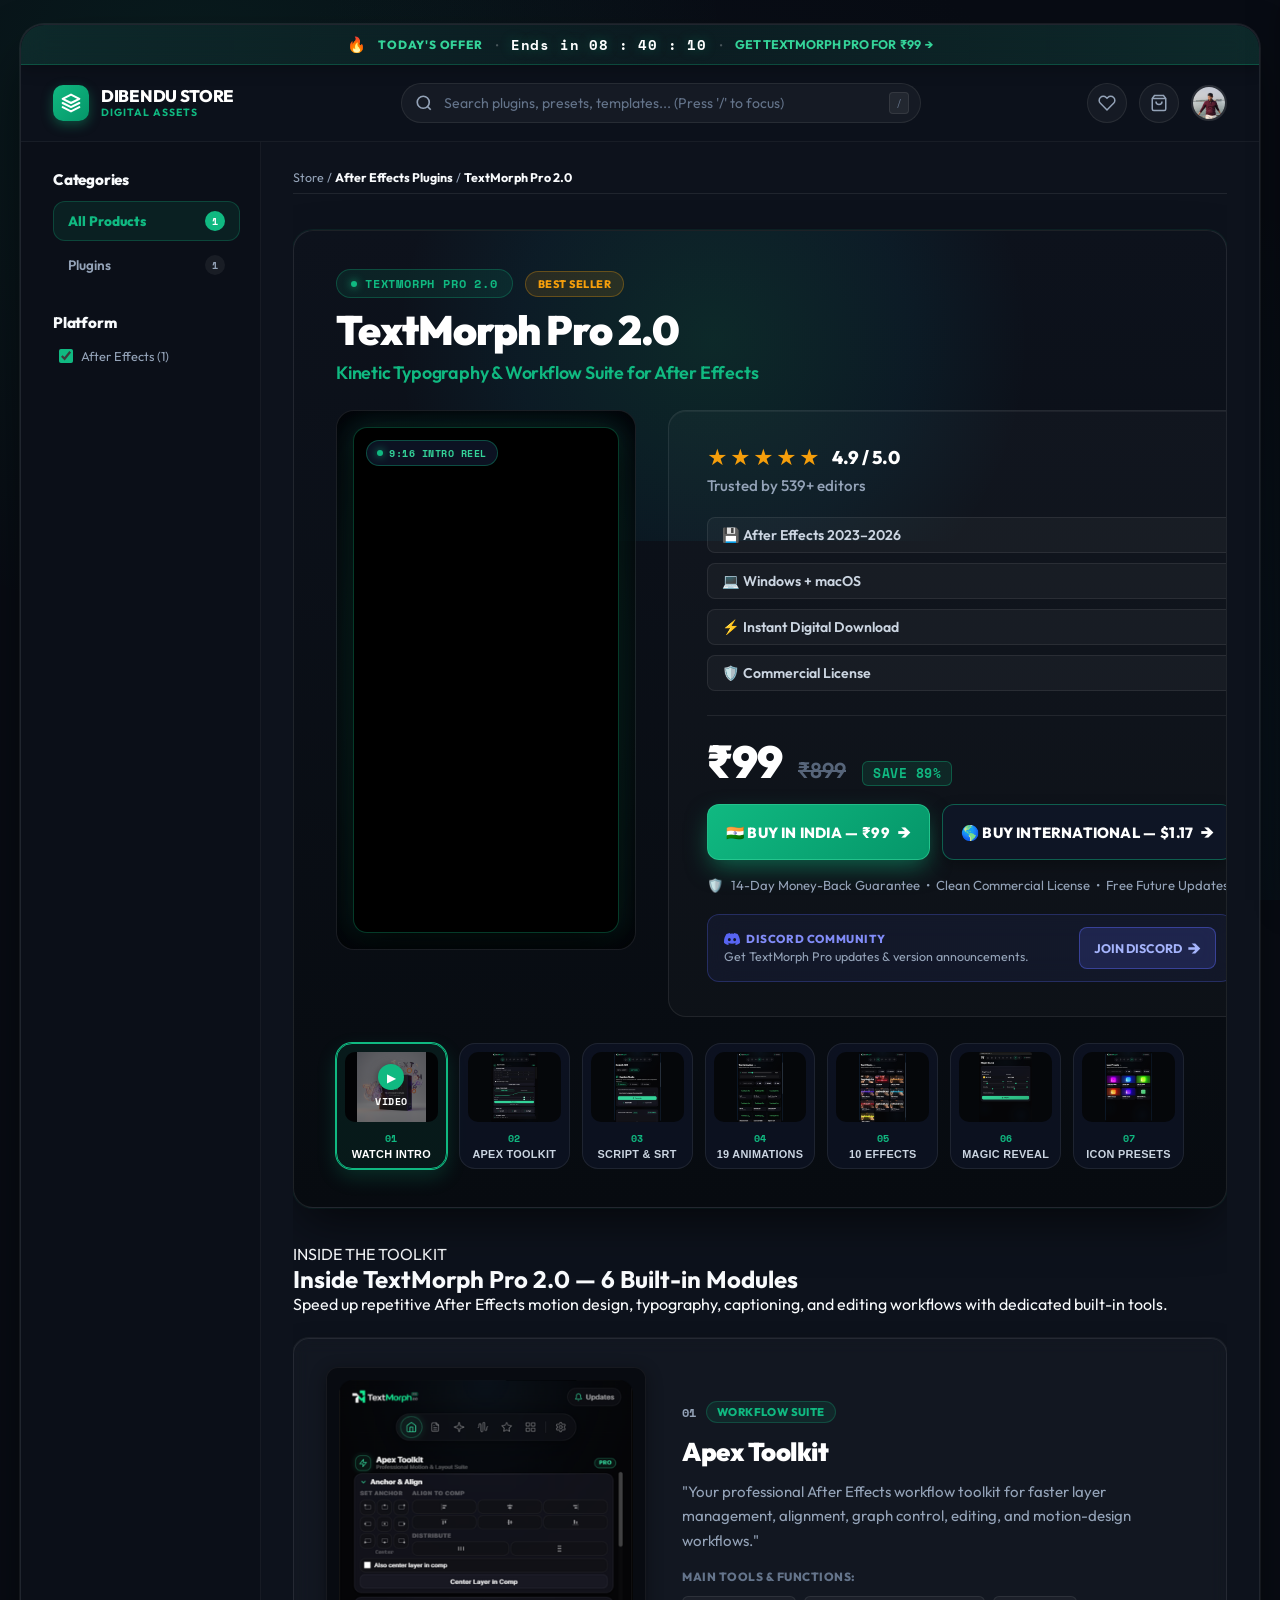
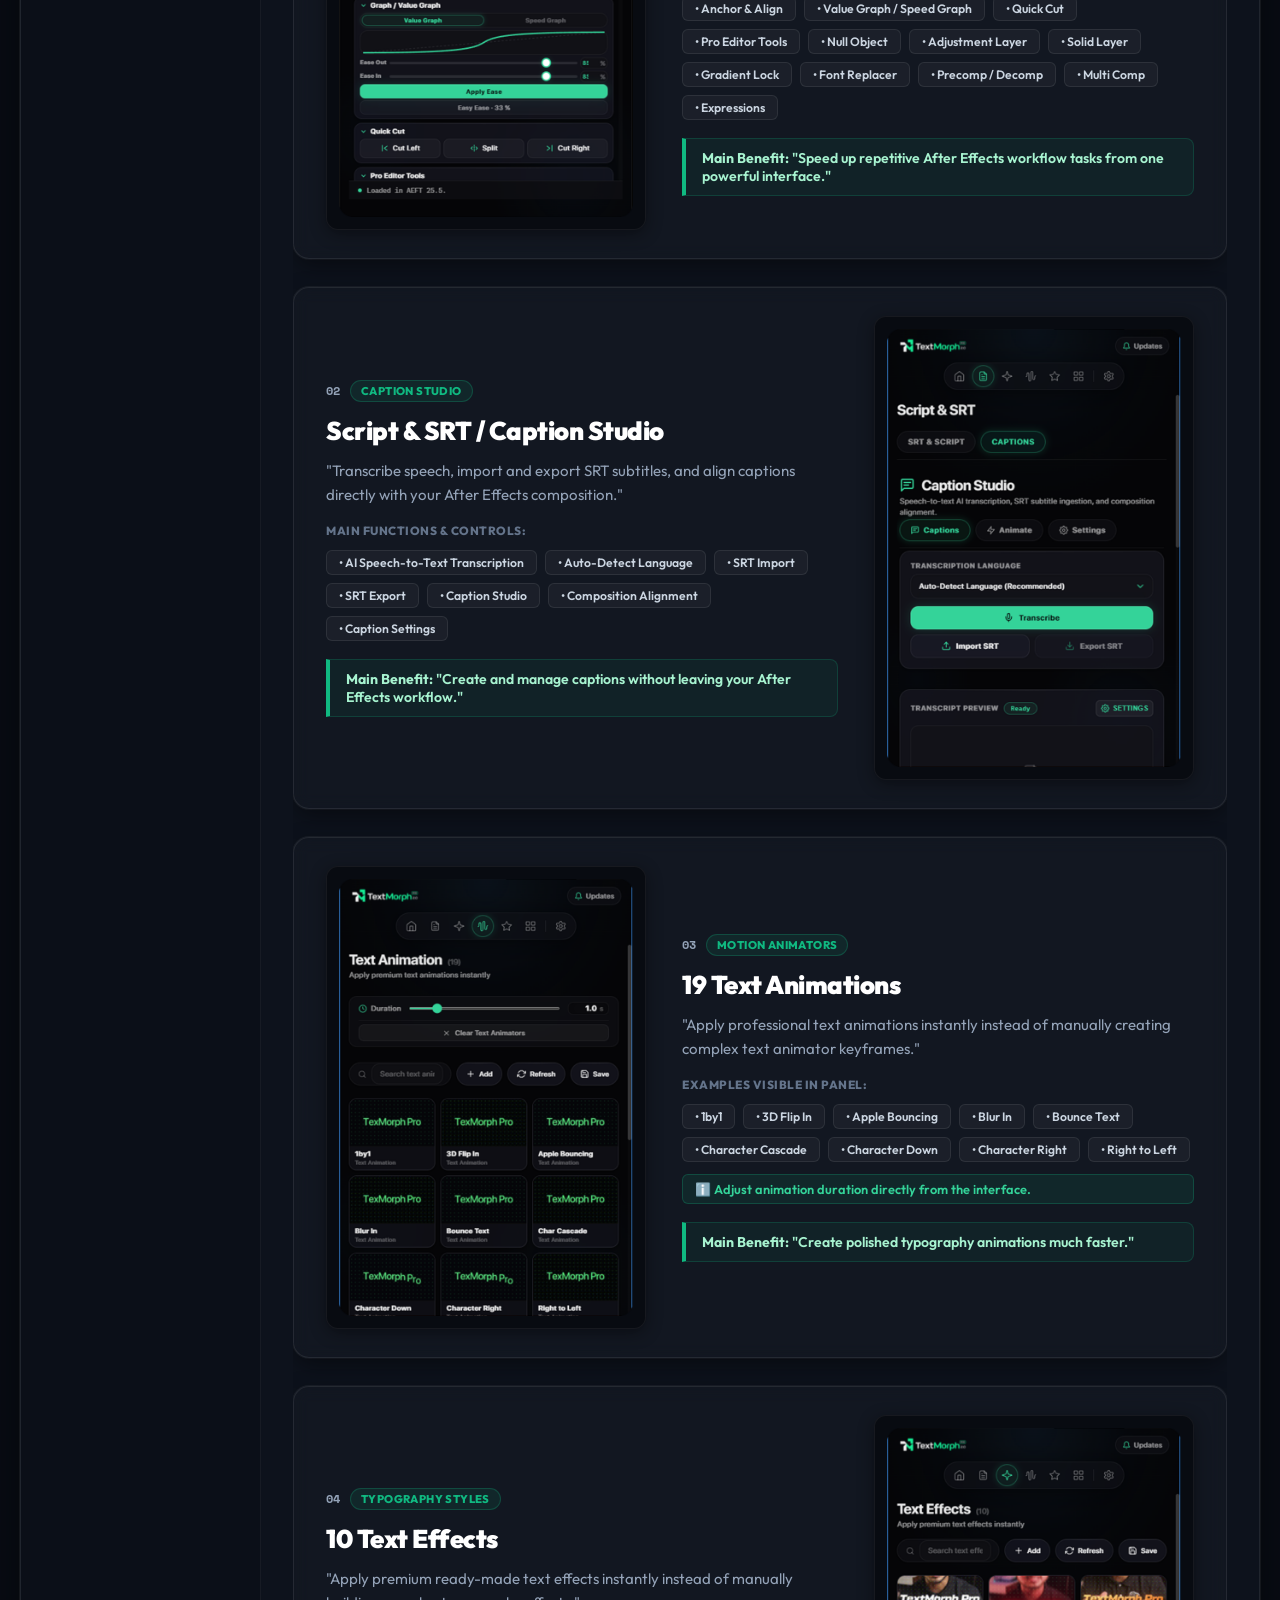
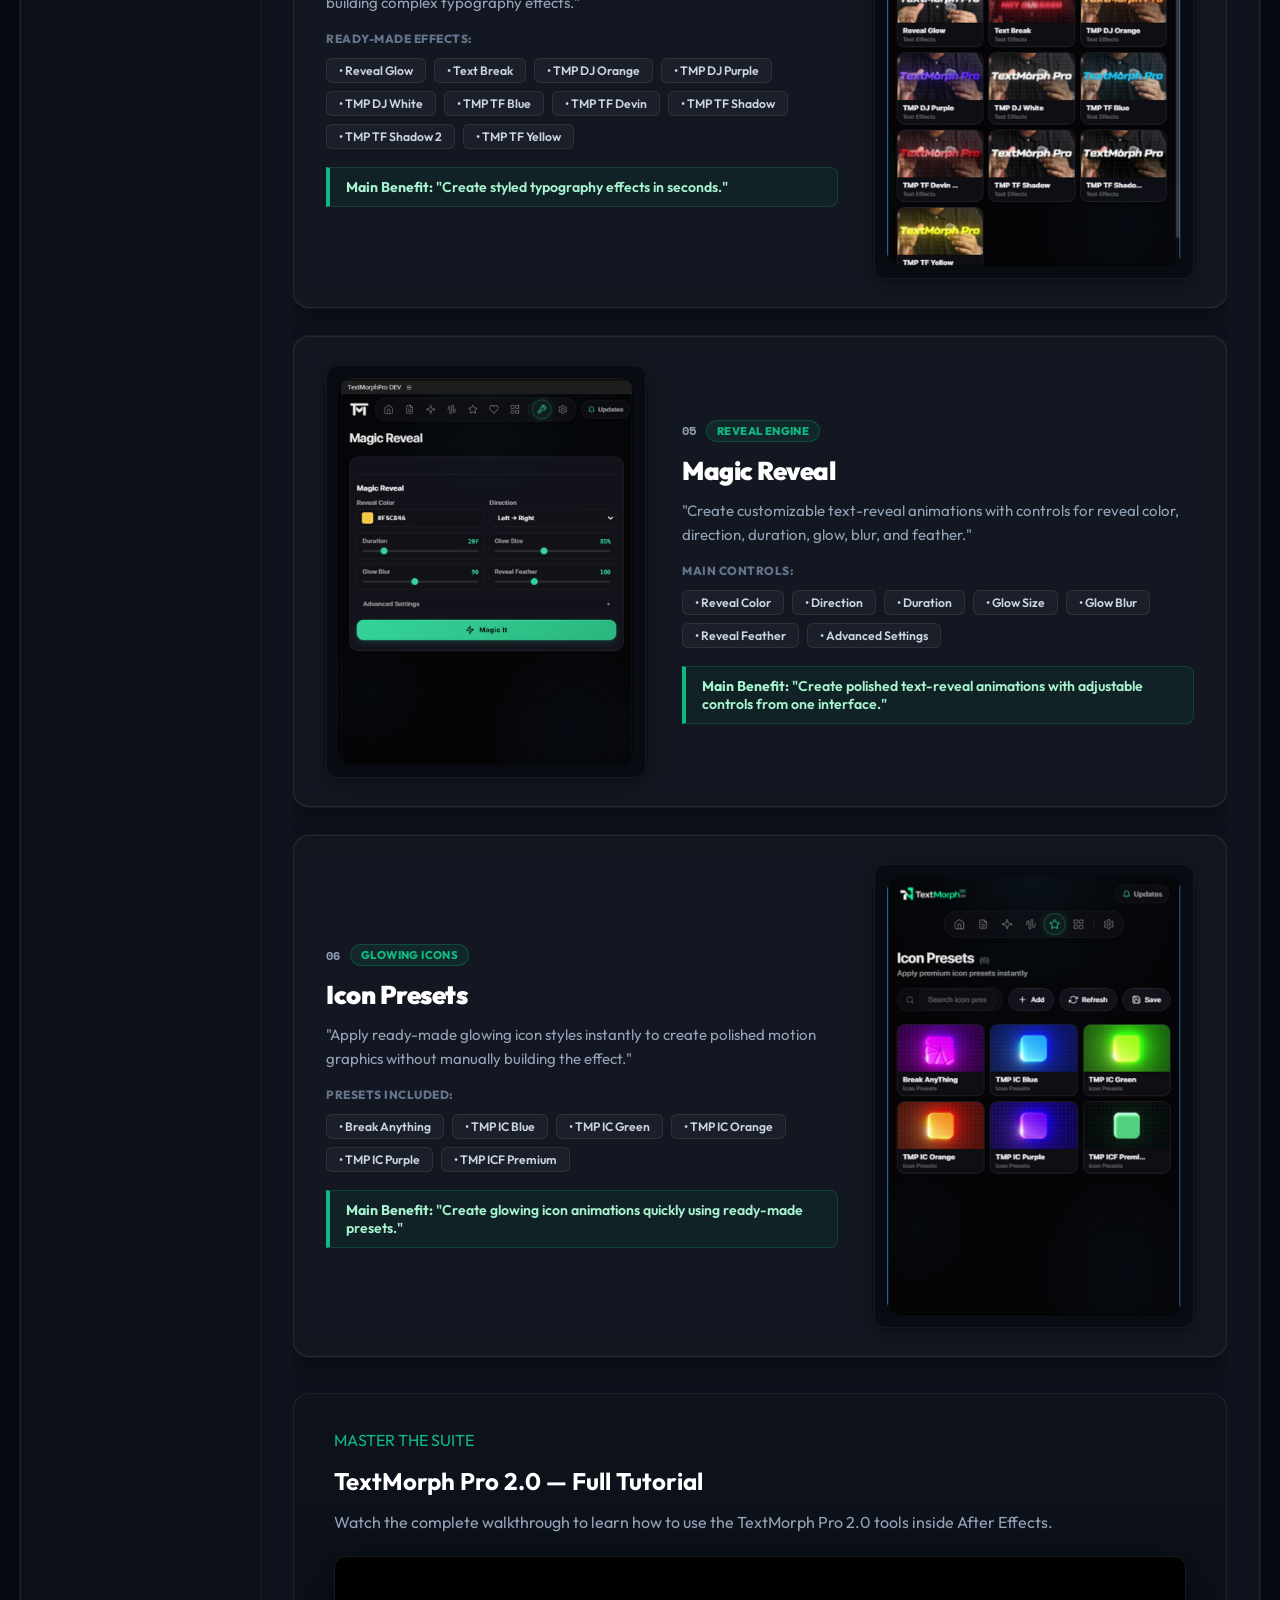
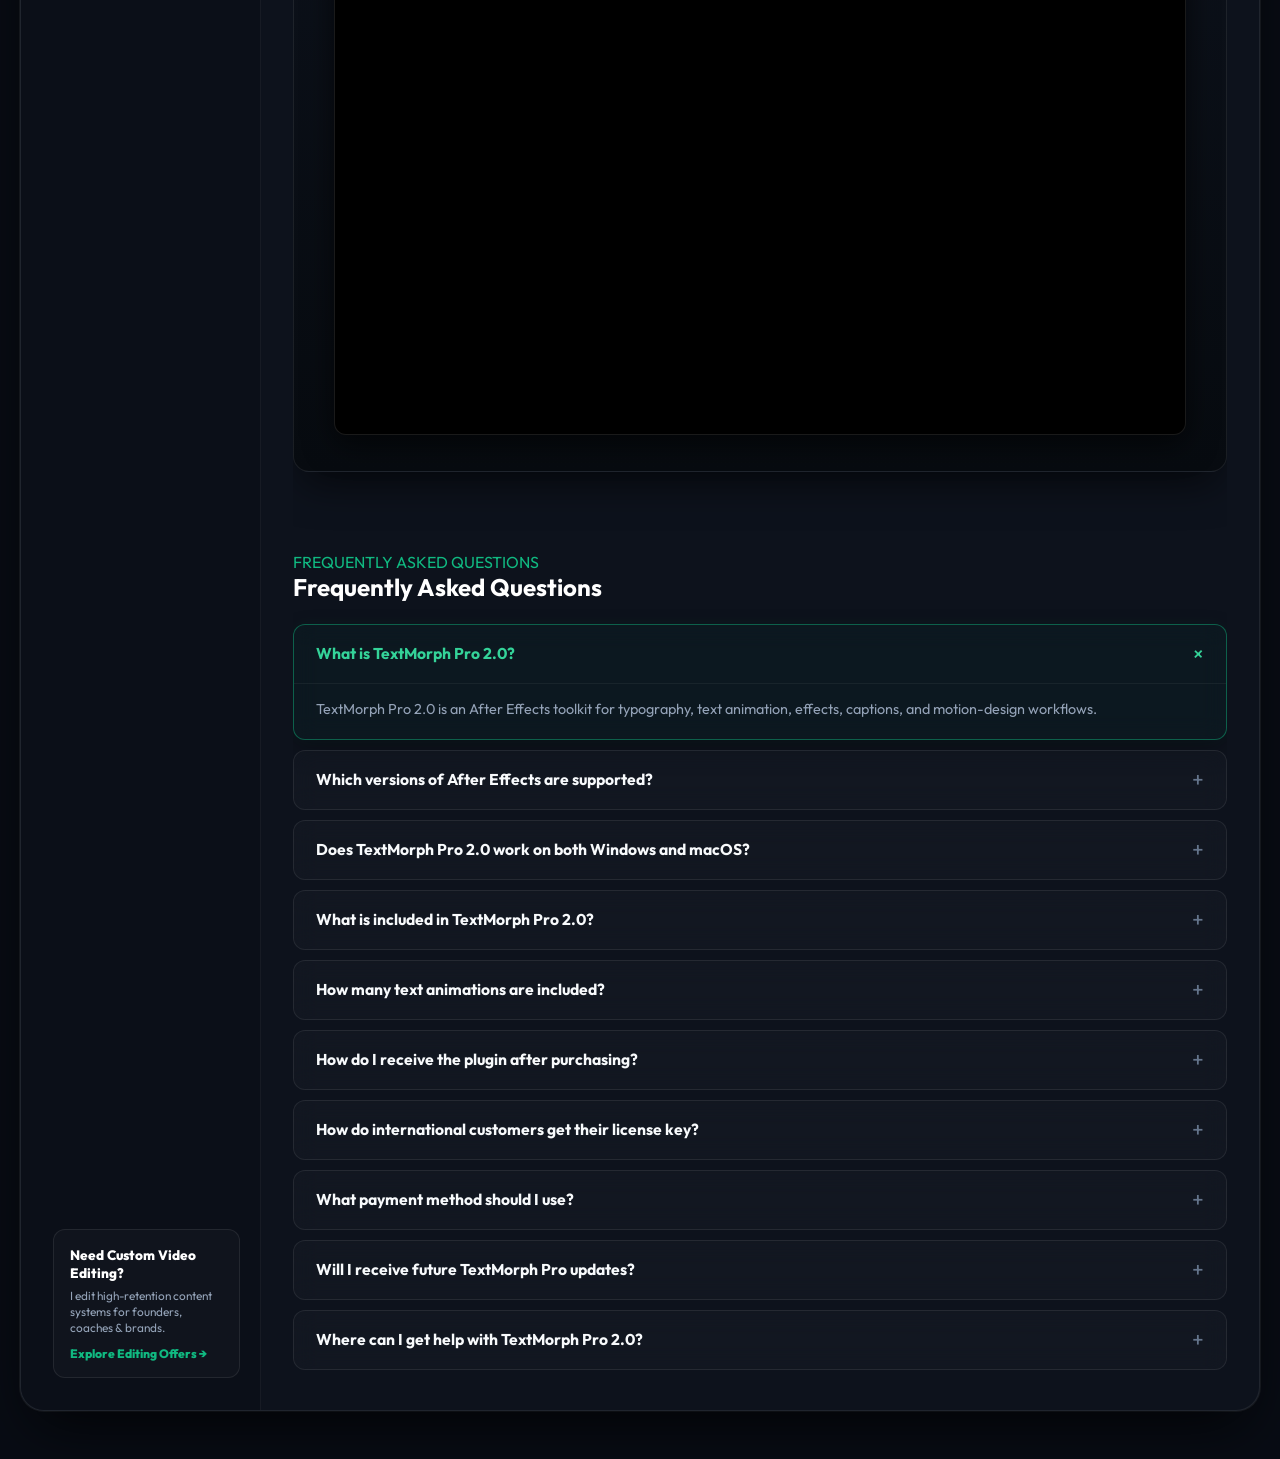
==== commit 6d696e8e: "Add Razorpay and Gumroad purchase buttons" ====
--- a/store/index.html
+++ b/store/index.html
@@ -13,7 +13,7 @@
     <link rel="preconnect" href="https://fonts.gstatic.com" crossorigin>
     <link href="https://fonts.googleapis.com/css2?family=Inter:wght@400;500;600;700;800&family=Outfit:wght@500;600;700;800;900&family=Space+Mono:wght@400;700&display=swap" rel="stylesheet">
     
-    <link rel="stylesheet" href="/store/store.css?v=7">
+    <link rel="stylesheet" href="/store/store.css?v=8">
 </head>
 <body class="store-body">
 
@@ -197,6 +197,6 @@
     </div>
 
     <!-- Script -->
-    <script src="/store/store.js?v=7"></script>
+    <script src="/store/store.js?v=8"></script>
 </body>
 </html>
--- a/store/store.css
+++ b/store/store.css
@@ -2511,11 +2511,13 @@
 }
 
 .tm-btn-arrow {
-    font-size: 1.25rem;
+    font-size: 1.2rem;
     transition: transform 0.2s ease;
-}
-
-.tm-primary-buy-btn:hover .tm-btn-arrow {
+    flex-shrink: 0;
+}
+
+.tm-primary-buy-btn:hover .tm-btn-arrow,
+.tm-buy-btn:hover .tm-btn-arrow {
     transform: translateX(4px);
 }
 
@@ -2526,6 +2528,346 @@
     display: flex;
     align-items: center;
     gap: 8px;
+}
+
+/* ==================== DUAL PURCHASE BUTTONS (INDIA + INTERNATIONAL) ==================== */
+.tm-dual-buy-grid {
+    display: grid;
+    grid-template-columns: 1fr 1fr;
+    gap: 12px;
+    width: 100%;
+    box-sizing: border-box;
+    align-items: stretch;
+}
+
+.tm-buy-btn {
+    display: inline-flex;
+    align-items: center;
+    justify-content: space-between;
+    gap: 8px;
+    padding: 15px 18px;
+    border-radius: 12px;
+    text-decoration: none;
+    font-size: 0.92rem;
+    font-weight: 800;
+    letter-spacing: 0.2px;
+    transition: all 0.22s cubic-bezier(0.16, 1, 0.3, 1);
+    cursor: pointer;
+    box-sizing: border-box;
+    width: 100%;
+    min-height: 52px;
+    border: 1px solid transparent;
+}
+
+.tm-btn-text {
+    display: inline-flex;
+    align-items: center;
+    gap: 4px;
+    font-weight: 800;
+    white-space: nowrap;
+    overflow: hidden;
+    text-overflow: ellipsis;
+}
+
+/* 🇮🇳 India (Razorpay) Button Style */
+.tm-btn-india {
+    background: linear-gradient(135deg, #10b981 0%, #059669 100%);
+    color: #ffffff !important;
+    border: 1px solid rgba(52, 211, 153, 0.5);
+    box-shadow: 0 10px 24px -4px rgba(16, 185, 129, 0.45);
+}
+
+.tm-btn-india:hover {
+    background: linear-gradient(135deg, #34d399 0%, #10b981 100%);
+    transform: translateY(-2px);
+    box-shadow: 0 14px 30px -4px rgba(16, 185, 129, 0.6);
+    color: #ffffff !important;
+}
+
+/* 🌎 International (Gumroad) Button Style */
+.tm-btn-intl {
+    background: rgba(15, 23, 42, 0.75);
+    color: #ffffff !important;
+    border: 1.5px solid rgba(16, 185, 129, 0.45);
+    box-shadow: 0 6px 18px -4px rgba(0, 0, 0, 0.4);
+    backdrop-filter: blur(12px);
+    -webkit-backdrop-filter: blur(12px);
+}
+
+.tm-btn-intl:hover {
+    background: rgba(16, 185, 129, 0.22);
+    border-color: #34d399;
+    transform: translateY(-2px);
+    color: #ffffff !important;
+    box-shadow: 0 10px 25px -4px rgba(16, 185, 129, 0.35);
+}
+
+/* Dynamic Region Highlighting (Both Stay Visible & Interactive) */
+.tm-btn-india.tm-btn-primary-highlight {
+    background: linear-gradient(135deg, #10b981 0%, #059669 100%);
+    color: #ffffff !important;
+    border: 1px solid rgba(52, 211, 153, 0.6);
+    box-shadow: 0 10px 24px -4px rgba(16, 185, 129, 0.5);
+}
+
+.tm-btn-india.tm-btn-secondary-highlight {
+    background: rgba(15, 23, 42, 0.75);
+    color: #ffffff !important;
+    border: 1.5px solid rgba(16, 185, 129, 0.4);
+    box-shadow: 0 6px 18px -4px rgba(0, 0, 0, 0.4);
+}
+
+.tm-btn-india.tm-btn-secondary-highlight:hover {
+    background: rgba(16, 185, 129, 0.22);
+    border-color: #34d399;
+}
+
+.tm-btn-intl.tm-btn-primary-highlight {
+    background: linear-gradient(135deg, #059669 0%, #0d9488 100%);
+    color: #ffffff !important;
+    border: 1px solid rgba(52, 211, 153, 0.6);
+    box-shadow: 0 10px 24px -4px rgba(16, 185, 129, 0.5);
+}
+
+.tm-btn-intl.tm-btn-secondary-highlight {
+    background: rgba(15, 23, 42, 0.75);
+    color: #ffffff !important;
+    border: 1.5px solid rgba(16, 185, 129, 0.45);
+    box-shadow: 0 6px 18px -4px rgba(0, 0, 0, 0.4);
+}
+
+.tm-btn-intl.tm-btn-secondary-highlight:hover {
+    background: rgba(16, 185, 129, 0.22);
+    border-color: #34d399;
+}
+
+/* ==================== TEXTMORPH PRO 2.0 FAQ SECTION ==================== */
+.landing-faq-section {
+    width: 100%;
+    margin-top: 44px;
+    display: flex;
+    flex-direction: column;
+    gap: 20px;
+}
+
+.landing-faq-header {
+    margin-bottom: 2px;
+}
+
+.tm-faq-accordion {
+    display: flex;
+    flex-direction: column;
+    gap: 10px;
+    width: 100%;
+}
+
+.tm-faq-item {
+    background: rgba(255, 255, 255, 0.025);
+    border: 1px solid rgba(255, 255, 255, 0.08);
+    border-radius: 12px;
+    backdrop-filter: blur(12px);
+    -webkit-backdrop-filter: blur(12px);
+    overflow: hidden;
+    transition: border-color 0.2s ease, background 0.2s ease, box-shadow 0.2s ease;
+}
+
+.tm-faq-item:hover {
+    border-color: rgba(16, 185, 129, 0.3);
+    background: rgba(255, 255, 255, 0.038);
+}
+
+.tm-faq-item.open {
+    border-color: rgba(16, 185, 129, 0.45);
+    background: rgba(16, 185, 129, 0.035);
+    box-shadow: 0 8px 24px -4px rgba(0, 0, 0, 0.35), 0 0 16px rgba(16, 185, 129, 0.06);
+}
+
+.tm-faq-question-btn {
+    width: 100%;
+    padding: 18px 22px;
+    background: transparent;
+    border: none;
+    text-align: left;
+    font-size: 0.98rem;
+    font-weight: 700;
+    font-family: var(--store-font, sans-serif);
+    color: #f8fafc;
+    display: flex;
+    justify-content: space-between;
+    align-items: center;
+    gap: 16px;
+    cursor: pointer;
+    transition: color 0.2s ease;
+    box-sizing: border-box;
+}
+
+.tm-faq-question-btn:hover {
+    color: #34d399;
+}
+
+.tm-faq-item.open .tm-faq-question-btn {
+    color: #34d399;
+}
+
+.tm-faq-q-text {
+    flex: 1;
+    line-height: 1.4;
+}
+
+.tm-faq-plus {
+    font-size: 1.35rem;
+    font-weight: 400;
+    color: #64748b;
+    transition: transform 0.22s cubic-bezier(0.16, 1, 0.3, 1), color 0.2s ease;
+    flex-shrink: 0;
+    line-height: 1;
+    display: inline-block;
+}
+
+.tm-faq-item.open .tm-faq-plus {
+    transform: rotate(45deg);
+    color: #34d399;
+}
+
+.tm-faq-answer {
+    padding: 0 22px 18px 22px;
+    font-size: 0.9rem;
+    color: #94a3b8;
+    line-height: 1.6;
+    display: none;
+    border-top: 1px solid rgba(255, 255, 255, 0.05);
+    padding-top: 14px;
+}
+
+.tm-faq-answer p,
+.tm-faq-answer-text {
+    margin: 0;
+    color: #94a3b8;
+}
+
+.tm-faq-item.open .tm-faq-answer {
+    display: block;
+    animation: tmFaqFade 0.2s ease;
+}
+
+@keyframes tmFaqFade {
+    from {
+        opacity: 0;
+        transform: translateY(-4px);
+    }
+    to {
+        opacity: 1;
+        transform: translateY(0);
+    }
+}
+
+@media (max-width: 600px) {
+    .landing-faq-section {
+        margin-top: 32px;
+        gap: 16px;
+    }
+    .tm-faq-question-btn {
+        padding: 15px 16px;
+        font-size: 0.92rem;
+    }
+    .tm-faq-answer {
+        padding: 0 16px 15px 16px;
+        padding-top: 12px;
+        font-size: 0.86rem;
+    }
+    .tm-intl-license-box {
+        padding: 12px 14px;
+    }
+    .tm-intl-whatsapp-btn {
+        padding: 10px 14px;
+        font-size: 0.8rem;
+    }
+}
+
+/* Discord Updates Community Card */
+.tm-discord-card {
+    display: flex;
+    align-items: center;
+    justify-content: space-between;
+    gap: 12px;
+    background: rgba(88, 101, 242, 0.08);
+    border: 1px solid rgba(88, 101, 242, 0.28);
+    backdrop-filter: blur(12px);
+    -webkit-backdrop-filter: blur(12px);
+    border-radius: 12px;
+    padding: 12px 16px;
+    margin-top: 2px;
+    box-sizing: border-box;
+    width: 100%;
+}
+
+.tm-discord-info {
+    display: flex;
+    flex-direction: column;
+    gap: 2px;
+    min-width: 0;
+}
+
+.tm-discord-header {
+    display: inline-flex;
+    align-items: center;
+    gap: 6px;
+    font-size: 0.72rem;
+    font-weight: 800;
+    letter-spacing: 0.6px;
+    text-transform: uppercase;
+    color: #818cf8;
+}
+
+.tm-discord-icon {
+    color: #5865f2;
+    flex-shrink: 0;
+}
+
+.tm-discord-desc {
+    font-size: 0.78rem;
+    color: #94a3b8;
+    line-height: 1.35;
+    margin: 0;
+}
+
+.tm-discord-btn {
+    display: inline-flex;
+    align-items: center;
+    justify-content: center;
+    gap: 6px;
+    background: rgba(88, 101, 242, 0.18);
+    border: 1px solid rgba(88, 101, 242, 0.45);
+    color: #a5b4fc !important;
+    font-size: 0.78rem;
+    font-weight: 700;
+    padding: 8px 14px;
+    border-radius: 8px;
+    text-decoration: none;
+    transition: all 0.2s ease;
+    white-space: nowrap;
+    flex-shrink: 0;
+    box-sizing: border-box;
+}
+
+.tm-discord-btn:hover {
+    background: rgba(88, 101, 242, 0.32);
+    border-color: rgba(88, 101, 242, 0.7);
+    color: #ffffff !important;
+    transform: translateY(-1px);
+}
+
+@media (max-width: 600px) {
+    .tm-discord-card {
+        flex-direction: column;
+        align-items: stretch;
+        gap: 10px;
+        padding: 12px 12px;
+    }
+    .tm-discord-btn {
+        width: 100%;
+        padding: 9px 12px;
+    }
 }
 
 /* 7 Thumbnails Rail */
@@ -3134,6 +3476,17 @@
     .tm-price-was {
         font-size: 1.1rem;
     }
+    .tm-dual-buy-grid {
+        grid-template-columns: 1fr;
+        gap: 10px;
+        width: 100%;
+    }
+    .tm-buy-btn {
+        width: 100%;
+        padding: 14px 16px;
+        font-size: 0.92rem;
+        min-height: 48px;
+    }
     .tm-primary-buy-btn {
         font-size: 0.98rem;
         padding: 14px 18px;
@@ -3276,6 +3629,16 @@
     .tm-info-card {
         padding: 14px 10px;
     }
+    .tm-dual-buy-grid {
+        grid-template-columns: 1fr;
+        gap: 8px;
+        width: 100%;
+    }
+    .tm-buy-btn {
+        padding: 12px 14px;
+        font-size: 0.88rem;
+        min-height: 46px;
+    }
     .tm-primary-buy-btn {
         padding: 12px 14px;
         font-size: 0.9rem;
@@ -3371,6 +3734,16 @@
     }
     .tm-price-was {
         font-size: 0.95rem;
+    }
+    .tm-dual-buy-grid {
+        grid-template-columns: 1fr;
+        gap: 8px;
+        width: 100%;
+    }
+    .tm-buy-btn {
+        padding: 10px 12px;
+        font-size: 0.82rem;
+        min-height: 44px;
     }
     .tm-primary-buy-btn {
         padding: 10px 12px;
